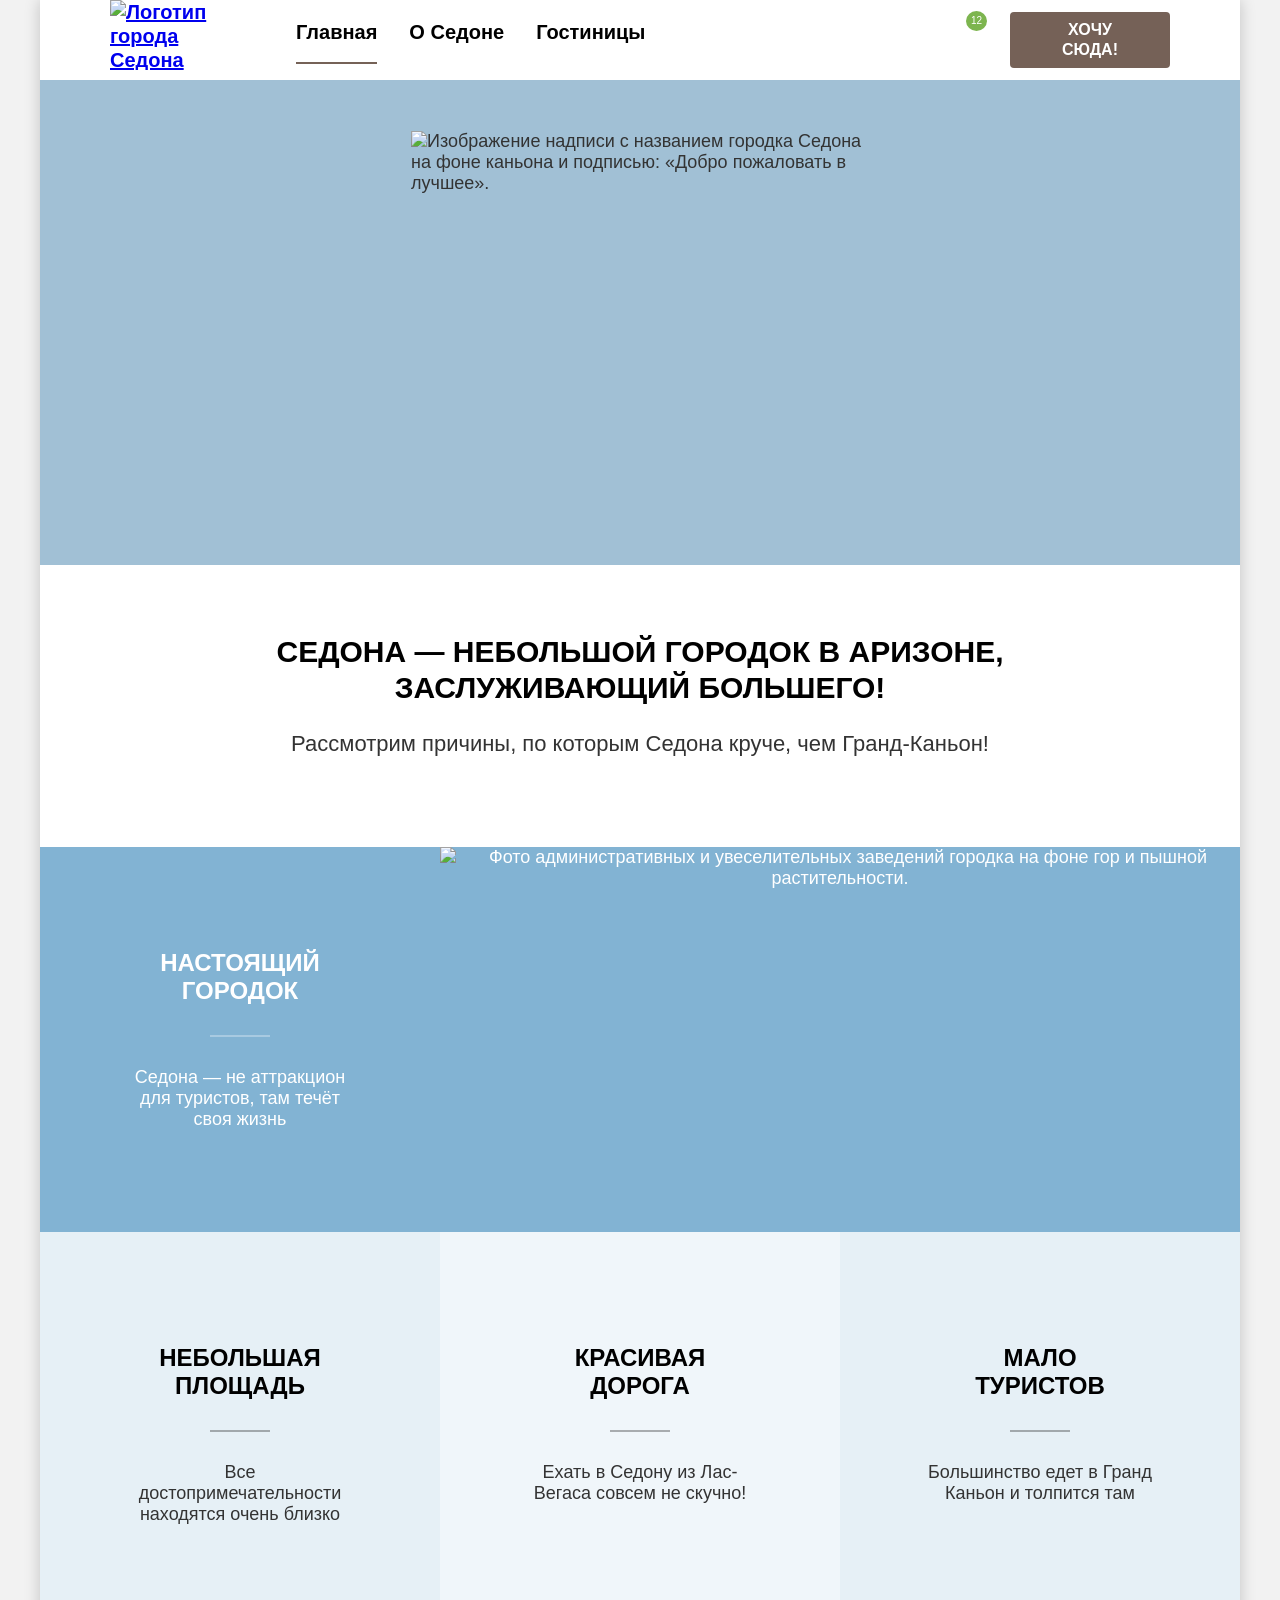
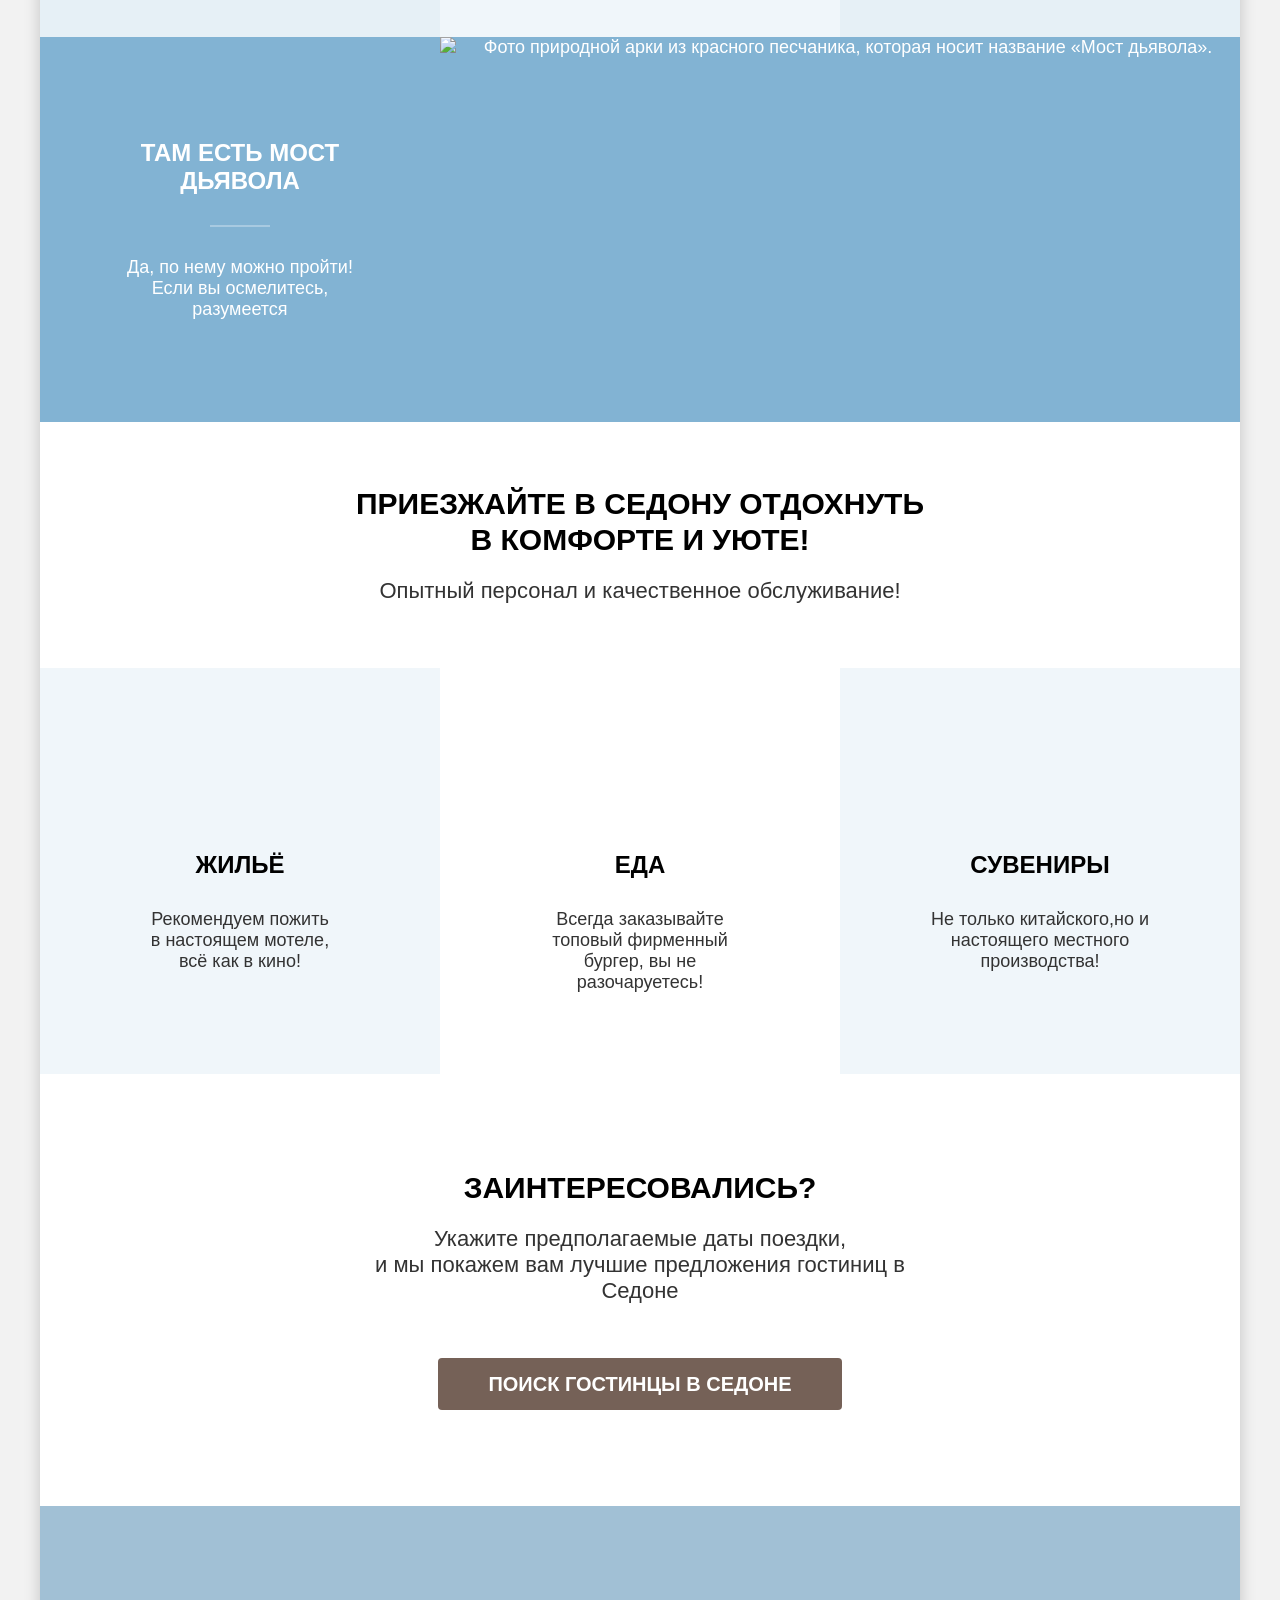
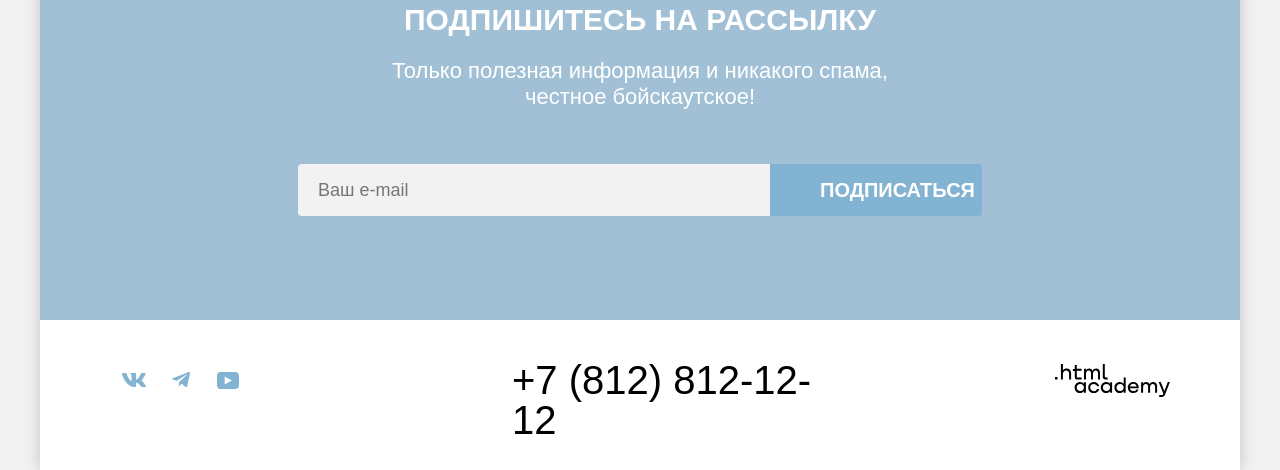
==== index.html @ 56d8e595 "New update 05.03.26" ====
<!DOCTYPE html>
<html lang="ru">

  <head>
    <meta charset="utf-8">
    <title>HTML Academy: Седона</title>
    <link rel="stylesheet" href="./css/style.css">
  </head>

  <body>
    <!--<p>Репозиторий создан для обучения на профессиональном онлайн‑курсе «<a href="https://htmlacademy.ru/intensive/htmlcss">HTML и CSS. Профессиональная вёрстка сайтов</a>».</p>
     !-->
    <div class="content-wrapper">
      <header class="page-header">
        <a class="logo" aria-current="page" href="index.html">
          <img src="./images/logo.svg" width="140" height="70" alt="Логотип города Седона">
        </a>
        <nav class="page-header-navigation">
          <ul class="navigation-list">
            <li class="navigation-item">
              <a class="navigation-link navigation-link-currently" href="#">Главная</a>
            </li>
            <li class="navigation-item">
              <a class="navigation-link navigation-link-hover" href="#">О Седоне</a>
            </li>
            <li class="navigation-item">
              <a class="navigation-link navigation-link-hover" href="catalog.html">Гостиницы</a>
            </li>
          </ul>
          <div class="user-navigation">
            <a class="navigation-link navigation-icon-search" href="#">
              <span class="visually-hidden">Поиск</span>
            </a>
            <a class="navigation-link navigation-icon-preferences" href="#">
              <span class="visually-hidden">Количество предпочтений</span>
              <span class="user-navigation-counter">12</span>
            </a>
            <a href="#" class="navigation-link button">Хочу сюда!</a>
          </div>
        </nav>
      </header>
      <main>
        <div class="main-promo">
          <h1 class="visually-hidden">Седона лучше Гранд-Каньона</h1>
          <img class="promo-image" src="./images/content/welcome.svg" width="458" height="352"
            alt="Изображение надписи с названием городка Седона на фоне каньона и подписью: «Добро пожаловать в лучшее».">
        </div>
        <section class="features">
          <h2 class="visually-hidden"> Индивидуальные особеннсти городка</h2>
          <p class="features-title section-title">Седона — небольшой городок в Аризоне,<br>заслуживающий большего!</p>
          <p class="features-description section-description">Рассмотрим причины, по которым Седона круче, чем
            Гранд-Каньон!</p>
          <ul class="features-list">
            <li class="features-item features-large">
              <div class="features-large-wrapper">
                <h3 class="features-subtitle section-subtitle">Настоящий городок</h3>
                <p class="features-text">Седона — не аттракцион для туристов, там течёт своя жизнь</p>
              </div>
              <img class="features-img" src="./images/content/sedona-city.jpg" width="800" height="385"
                alt="Фото административных и увеселительных заведений городка на фоне гор и пышной растительности.">
            </li>
            <li class="features-item features-small">
              <h3 class="features-subtitle section-subtitle">Небольшая площадь</h3>
              <p class="features-text">Все достопримечательности находятся очень близко</p>
            </li>
            <li class="features-item features-small">
              <h3 class="features-subtitle section-subtitle">Красивая<br>дорога</h3>
              <p class="features-text">Ехать в Седону из Лас-Вегаса совсем не скучно!</p>
            </li>
            <li class="features-item features-small">
              <h3 class="features-subtitle section-subtitle">Мало<br>туристов</h3>
              <p class="features-text">Большинство едет в Гранд Каньон и толпится там</p>
            </li>
            <li class="features-item features-large">
              <div class="features-large-wrapper">
                <h3 class="features-subtitle section-subtitle">Там есть мост дьявола</h3>
                <p class="features-text">Да, по нему можно пройти! Если вы осмелитесь, разумеется</p>
              </div>
              <img class="features-img" src="./images/content/Devil's-Bridge.jpg" width="800" height="385"
                alt="Фото природной арки из красного песчаника, которая носит название «Мост дьявола».">
            </li>
          </ul>
        </section>
        <section class="services">
          <h2 class="services-title section-title">Приезжайте в Седону отдохнуть<br>в комфорте и уюте!</h2>
          <p class="services-description section-description">Опытный персонал и качественное обслуживание!</p>
          <ul class="services-list">
            <li class="services-item services-item-dwelling">
              <h3 class="services-item-title section-subtitle">Жильё</h3>
              <p class="services-item-text">Рекомендуем пожить<br>в настоящем мотеле,<br>всё как в кино!</p>
            </li>
            <li class="services-item services-item-food">
              <h3 class="services-item-title section-subtitle">Еда</h3>
              <p class="services-item-text">Всегда заказывайте <br>топовый фирменный бургер, вы не разочаруетесь!</p>
            </li>
            <li class="services-item services-item-gift">
              <h3 class="services-item-title section-subtitle">Сувениры</h3>
              <p class="services-item-text">Не только китайского,но и настоящего местного производства!</p>
            </li>
          </ul>
        </section>
        <section class="search">
          <h2 class="visually-hidden">Поиск гостиницы в городке</h2>
          <p class="search-title">Заинтересовались?</p>
          <p class="search-text">Укажите предполагаемые даты поездки,<br>и мы покажем вам лучшие
            предложения гостиниц в
            Седоне</p>
          <button class="search-button button big-button" type="button">
            Поиск гостинцы в Седоне
          </button>
        </section>
        <section class="subscribe">
          <h2 class="subscribe-title section-title">Подпишитесь на рассылку</h2>
          <p class="subscribe-description section-description">Только полезная информация и никакого спама,<br>честное
            бойскаутское!</p>
          <form class="subscribe-form" action=" https://echo.htmlacademy.ru/" method="get">
            <label class="subscribe-field">
              <span class="visually-hidden">Адрес вашей электронной почты</span>
              <input class="field-input" type="email" name="email" placeholder="Ваш e-mail">
            </label>
            <button class="subscribe-button big-button button" type="submit">Подписаться</button>
          </form>
        </section>
      </main>
      <footer class="footer">
        <ul class="footer-social-list">
          <li class="footer-social-item">
            <a class="footer-social-link" href="https://vk.com/htmlacademy">
              <span class="visually-hidden">Вконтакте</span>
              <svg class="navigation-icon" aria-hidden="true" focusable="false" xmlns="http://www.w3.org/2000/svg" width="24" height="14" fill="none" viewBox="0 0 24 14"><path fill="#83b3d3" fill-rule="evenodd" d="M23.45.95c.17-.55 0-.95-.8-.95h-2.62c-.67 0-.98.35-1.14.73 0 0-1.34 3.2-3.23 5.27-.61.6-.89.8-1.22.8-.17 0-.42-.2-.42-.74V.95c0-.66-.18-.95-.74-.95H9.15c-.42 0-.67.3-.67.6 0 .61.95.76 1.05 2.5v3.8c0 .84-.16.99-.5.99-.88 0-3.05-3.21-4.33-6.89-.25-.71-.5-1-1.17-1H.9C.15 0 0 .35 0 .73c0 .68.89 4.07 4.14 8.55C6.32 12.34 9.38 14 12.16 14c1.67 0 1.88-.37 1.88-1v-2.32c0-.73.16-.88.69-.88.38 0 1.05.2 2.61 1.67C19.11 13.22 19.4 14 20.41 14h2.62c.75 0 1.13-.37.91-1.1-.24-.72-1.09-1.77-2.21-3.02-.62-.7-1.53-1.47-1.81-1.86-.4-.49-.28-.7 0-1.14 0 0 3.2-4.43 3.53-5.93" clip-rule="evenodd"/></svg>
            </a>
          </li>
          <li class="footer-social-item">
            <a class="footer-social-link" href="https://t.me/htmlacademy">
              <span class="visually-hidden">Телеграм</span>
              <svg class="navigation-icon" aria-hidden="true" focusable="false" xmlns="http://www.w3.org/2000/svg" width="18" height="16" fill="none" viewBox="0 0 18 16"><path fill="#83b3d3" d="M16.79.1.84 6.25c-1.09.43-1.08 1.04-.2 1.31l4.1 1.28 9.47-5.98c.44-.27.85-.12.52.18L7.05 9.96l-.28 4.22c.41 0 .6-.19.83-.41l1.99-1.93 4.13 3.05c.77.42 1.31.2 1.5-.7l2.72-12.8c.28-1.12-.43-1.62-1.16-1.3"/></svg>
            </a>
          </li>
          <li class="footer-social-item">
            <a class="footer-social-link" href="https://www.youtube.com/user/htmlacademyru">
              <span class="visually-hidden">Ютуб</span>
              <svg class="navigation-icon" aria-hidden="true" focusable="false" xmlns="http://www.w3.org/2000/svg" width="22" height="17" fill="none" viewBox="0 0 22 17"><path fill="#83b3d3" d="M18.6 0H3.18C1.31 0 0 1.6 0 3.4v10.1C0 15.4 1.31 17 3.17 17h15.66c1.64 0 3.17-1.6 3.17-3.4V3.4C21.78 1.6 20.47 0 18.6 0M7.67 12.54V4.46L15 8.5z"/></svg>
            </a>
          </li>
        </ul>
        <div class="footer-phone">
          <a class="phones-number" href="tel:+78128121212">+7 (812) 812-12-12</a>
        </div>
        <a class="footer-developer" href="https://htmlacademy.ru/">
          <svg class="navigation-icon" aria-hidden="true" focusable="false" xmlns="http://www.w3.org/2000/svg" width="115" height="33" fill="none" viewBox="0 0 115 33"><path fill="#000" d="M0 12.9v2.6h2.5v-2.6zM11.6 4.5c-1.6 0-2.8.7-3.6 1.7h-.1V0h-2v15.5h2v-5.3c0-2.1 1.3-3.6 3.3-3.6 1.8 0 2.9 1.4 2.9 3.2v5.7h2V9.4c.1-3-1.8-4.9-4.5-4.9M26.6 4.8h-4.8V1.1h-2v3.8h-1.9v2h1.9v6c0 1.7 1 2.7 2.7 2.7h4.1v-2h-3.7c-.7 0-1.1-.4-1.1-1.1V6.8h4.8zM41.1 4.6c-1.6 0-2.9.8-3.5 2.1h-.1c-.6-1.2-1.8-2.1-3.4-2.1-1.4 0-2.5.8-3.1 1.8h-.1V4.8H29v10.6h2V10c0-2 1-3.5 2.6-3.5 1.5 0 2.4 1 2.4 2.6v6.3h2V9.8c0-2.4 1.4-3.3 2.6-3.3 1.5 0 2.4 1 2.4 2.6v6.3h2V8.9c.1-2.5-1.4-4.3-3.9-4.3M47.8 12.7c0 1.7 1 2.7 2.8 2.7h2v-2h-1.7c-.7 0-1.1-.4-1.1-1.1V0h-2zM28.9 19.7c-.9-1.1-2.2-1.8-3.9-1.8-3.1 0-5.4 2.3-5.4 5.6s2.3 5.6 5.4 5.6c1.8 0 3-.8 3.8-1.9h.1v1.6h2V18.2h-2zm-3.6 7.4c-2.2 0-3.6-1.6-3.6-3.6s1.4-3.6 3.6-3.6 3.6 1.6 3.6 3.6c0 1.9-1.4 3.6-3.6 3.6M44.2 22c-.5-2.4-2.6-4.1-5.4-4.1a5.4 5.4 0 0 0-5.6 5.6c0 3.1 2.2 5.6 5.6 5.6 2.8 0 4.9-1.8 5.4-4.2h-2.1a3.4 3.4 0 0 1-3.3 2.3c-2.2 0-3.6-1.6-3.6-3.6s1.4-3.6 3.6-3.6c1.6 0 2.8 1 3.3 2.2h2.1zM55.1 19.7c-.9-1.1-2.2-1.8-3.9-1.8-3.1 0-5.4 2.3-5.4 5.6s2.3 5.6 5.4 5.6c1.8 0 3-.8 3.8-1.9h.1v1.6h2V18.2h-2zm-3.6 7.4c-2.2 0-3.6-1.6-3.6-3.6s1.4-3.6 3.6-3.6 3.6 1.6 3.6 3.6c0 1.9-1.5 3.6-3.6 3.6M68.7 19.8c-.9-1.1-2.2-1.9-3.9-1.9-3.1 0-5.4 2.3-5.4 5.6s2.2 5.6 5.4 5.6c1.7 0 3-.8 3.8-1.8h.1v1.5h2V13.4h-2zm-3.6 7.3c-2.2 0-3.6-1.6-3.6-3.6s1.4-3.6 3.6-3.6 3.6 1.6 3.6 3.6c-.1 2-1.5 3.6-3.6 3.6M78.3 17.9c-3.3 0-5.5 2.5-5.5 5.6 0 3 2.1 5.6 5.5 5.6 2.5 0 4.5-1.3 5.2-3.6h-2.1c-.5 1-1.6 1.6-3 1.6-1.9 0-3.3-1.3-3.4-2.9h8.8c.2-3.6-2-6.3-5.5-6.3m0 1.9c1.7 0 3 1 3.3 2.6h-6.5c.3-1.5 1.5-2.6 3.2-2.6M98.2 17.9c-1.6 0-2.9.8-3.6 2h-.1c-.6-1.2-1.8-2-3.4-2-1.4 0-2.5.7-3.1 1.8v-1.5h-1.9v10.6h2v-5.4c0-2 1-3.4 2.6-3.5 1.5 0 2.4 1 2.4 2.6v6.3h2v-5.6c0-2.4 1.4-3.3 2.6-3.3 1.5 0 2.4 1 2.4 2.6v6.3h2v-6.5c.1-2.6-1.4-4.4-3.9-4.4M109.4 27l-3.6-8.9h-2.2l4.8 11.6c-.3.9-.7 1.2-1.7 1.2h-2.5v2h2.5c1.8 0 2.8-.8 3.5-2.6l4.7-12.2h-2.1z"/></svg>
        </a>
      </footer>
    </div>
  </body>

</html>
---- css/style.css ----
@font-face {
  font-family: "PT Sans";
  font-weight: 400;
  font-style: normal;
  font-display: swap;
  src: url("../fonts/ptsans-400.woff2") format("woff2");
}

@font-face {
  font-family: "PT Sans";
  font-weight: 700;
  font-style: normal;
  font-display: swap;
  src: url("../fonts/ptsans-700.woff2") format("woff2");
}

html{
  height: 100%;
}

body {
  font-family: "PT Sans", sans-serif;
  font-size: 18px;
  line-height: 21px;
  font-weight: 400;
  font-style: normal;
  background-color: #f2f2f2;
  color: #333333;
  height: 100%;
  margin: 0;
}

.visually-hidden {
  position: absolute;
  width: 1px;
  height: 1px;
  margin: -1px;
  padding: 0;
  border: 0;
  clip: rect(0 0 0 0);
  overflow: hidden;
}

.content-wrapper{
  background-color: #ffffff;
  width: 1200px;
  margin: 0 auto;
  display: flex;
  flex-direction: column;
  min-height: 100vh;
  box-shadow: 0 0 15px 0 #00000033;
;
}

.page-header{
  display: flex;
  padding: 0 70px;
  min-height: 64px;
  font-size: 20px;
  line-height: 24px;
  font-weight: 700;
  align-items: flex-start;
}

.logo {
  display: flex;
  align-items: center;
  margin-right: 30px;
  margin-bottom: -6px;
  z-index: 100;
}

.logo img{
  display: block;
}

.page-header-navigation {
  display: flex;
  flex-grow: 1;
  align-items: flex-start;
}

.navigation-list {
  display: flex;
  width: 464px;
  align-items: center;
  flex-wrap: wrap;
  margin: 0;
  padding: 0;
  list-style: none;
}


.navigation-link-currently::after{
  position: absolute;
  content: "";
  left: 16px;
  right: 16px;
  bottom: 0;
  height: 2px;
  background-color: #756257;
}

.user-navigation {
  display: flex;
  width: 338px;
  align-items: flex-start;
  flex-wrap: wrap;
  margin-left: auto;
  justify-content: flex-end;
}

.navigation-link,.card-link,.footer-social-link,.phones-number,.pages-link{
  display: block;
  color: #000000;
  text-decoration: none;
}

.navigation-link{
  position: relative;
  min-width: 20px;
  min-height: 20px;
  padding: 20px 16px;
}

.navigation-link-hover:hover::after{
  position: absolute;
  content: "";
  left: 16px;
  right: 16px;
  bottom: 0;
  height: 2px;
  background-color: #756257;
}

.user-navigation .navigation-link{
  padding: 22px 12px;
}

.user-navigation .button:hover{
  background-color: #615048;
}

.user-navigation .button{
  margin: 12px 0 12px 20px;
  padding: 8px 34px;
  max-width: 160px;
  box-sizing: border-box;
}

.navigation-icon-search{
  background-image: url(../images/background/search.svg);
  background-repeat: no-repeat;
  background-position: center;
}

.navigation-icon-preferences{
  background-image: url(../images/background/preferences.svg);
  background-repeat: no-repeat;
  background-position: center;
  position: relative
}

.user-navigation-counter{
    position: absolute;
    background-color: #7DB54F;
    color: #fff;
    padding: 5px;
    border-radius: 50%;
    top: 11px;
    left: 20px;
    font-size: 10px;
    line-height: 10px;
    font-weight: 400;
}

.button{
  background-color: #756157;
  font-family: "PT Sans", sans-serif;
  color: #ffffff;
  font-size: 16px;
  line-height: 20px;
  font-weight: 700;
  text-transform: uppercase;
  text-align: center;
  border: none;
  border-radius: 4px;
}

.big-button{
  font-size: 20px;
  line-height: 36px;
}

.main,.main-inner{
  flex-grow: 1;
}

.promo-image{
  display: block;
  padding: 51px 0 82px;
  margin: 0 auto;
}

.main-promo{
  background-image: url(../images/background/divider.svg),url(../images/background/promo.jpg);
  background-size: 100% auto,cover;
  background-position: left bottom,left top;
  background-repeat: no-repeat;
  background-color: #a1c0d5;
  margin-bottom: 69px;
}

.section-title,.search-title,.subscribe-title {
  color: #000000;
  font-size: 30px;
  font-weight: 700;
  line-height: 36px;
  text-transform: uppercase;
  margin: 0;
}

.section-description,.search-text,.subscribe-text{
  font-size: 22px;
  line-height: 26px;
  margin: 0;
}

.section-subtitle{
  color: #000000;
  font-size: 24px;
  font-weight: 700;
  line-height: 28px;
  text-transform: uppercase;
  margin: 0;
}

.features-large .section-subtitle::after{
  background-color: #FFFFFF4D;
}

.features{
  text-align: center;
  margin-bottom: 64px;
}

.features-title{
  margin-bottom: 25px;
}

.features-description{
  margin-bottom: 90px;
}

.features-list{
  display: flex;
  flex-wrap: wrap;
  margin: 0;
  padding: 0;
  list-style: none;
}

.features-item{
  width: 400px;
  box-sizing: border-box;
  padding: 112px 85px;
}


.features-large{
  display: flex;
  width: 1200px;
  flex-wrap: wrap;
  color: #ffffff;
  background-color: #82B3D3;
  padding: 0;
}

.features-small:nth-of-type(odd) {
  background-color: rgba(131, 179, 211, 0.12);
}

.features-small:nth-of-type(even) {
  background-color: rgba(131, 179, 211, 0.2);
}

.features-large-wrapper{
  width: 400px;
  padding: 102px 85px;
  box-sizing: border-box;
}

.features-large .section-subtitle{
  color: #ffffff;
}

.features-subtitle{
  margin-bottom: 62px;
  position: relative;
}

.features-subtitle::after{
   content: "";
   width: 60px;
   height: 2px;
   background-color: #0000004D;
   top: 86px;
   left: 50%;
   margin-left: -30px;
   position: absolute;
}

.features-text{
  margin: 0;
}

.services{
  text-align: center;
}

.services-list{
  width: 1200px;
  display: flex;
  flex-wrap: wrap;
  margin: 0;
  padding: 0;
  list-style: none;
}

.services-title{
  margin-bottom: 20px;
}

.services-description{
  margin-bottom: 64px;
}

.services-item{
  box-sizing: border-box;
  width: 400px;
  padding: 183px 85px 81px;
  background-repeat: no-repeat;
  background-position: 162.5px 81px;
}

.services-item:nth-of-type(odd){
  background-color: #83B3D31F;
}

.services-item-dwelling{
  background-image: url(../images/background/dwelling.svg);
}

.services-item-food{
  background-image: url(../images/background/food.svg);
}

.services-item-gift{
  background-image: url(../images/background/gift.svg);
}

.services-item-text{
  margin: 0;
}

.services-item-title{
  margin-bottom: 30px;
}

.search{
  width: 1200px;
  text-align: center;
  padding: 96px 304px;
  box-sizing: border-box;
}

.search-title{
  margin-bottom: 20px;
}

.search-text{
  margin-bottom: 54px;
}

.search-button{
  text-decoration: none;
  display: inline-block;
  padding: 8px 50px;
  min-width: 276px;
  border: none;
}

.subscribe{
  background-color: #a1c0d5;
  color: #ffffff;
  background-image: url(../images/background/subscribe.jpg);
  background-size: cover;
  background-position: left top;
  background-repeat: no-repeat;
  text-align: center;
  padding-top: 96px;
  padding-bottom: 104px;
}



.subscribe-title{
  color: #ffffff;
  margin: 0;
  margin-bottom: 20px;
}

.subscribe-description{
  margin-bottom: 54px;
}

.subscribe-form{
  display: flex;
  margin: 0 auto;
  width: 684px;
  border-radius: 4px;
}
.subscribe-field{
flex-grow: 1;
}
.subscribe-button{
  min-width: 132px;
  min-height: 36px;
  padding: 8px 50px;
  border: none;
  border-top-left-radius: 0;
  border-bottom-left-radius: 0;
}

.field-input{
  width: 452px;
  padding: 14px 0 14px 20px;
  border-top-left-radius: 4px;
  border-bottom-left-radius: 4px;
  border: none;
}

.field-input {
  font-family: inherit;
  font-size: 18px;
  line-height: 24px;
  background-color: #F2F2F2;
;
}

.subscribe-button{
  background-color: #82B3D3;
}

.footer{
  display: flex;
  padding: 40px 70px 30px;
  justify-content: space-between;
  align-items: flex-start;
}

.footer-social-list{
  display: flex;
  align-items: center;
  width: 190px;
  margin: 0;
  padding: 0;
  list-style: none;
  flex-wrap: wrap;
}

.footer-social-link{
  position: relative;
  display: block;
  min-width: 24px;
  min-height: 17px;
  padding: 11.5px 11.665px ;
}

.navigation-icon{
  position: absolute;
  top: 0;
  bottom: 0;
  right: 0;
  left: 0;
  margin: auto;


}

.footer-phone{
  display: flex;
  flex-wrap: wrap;
  justify-content: center;
  width: 331px; ;
}

.phones-number{
  font-size: 40px;
  line-height: 40px;
}

.footer-developer{
  position: relative;
  width: 115px;
  height: 40px;
}

.inner-wrapper{
  background-color: #a1c0d5;
  color: #ffffff;
  background-image: url(../images/background/main-inner.jpg);
  background-size: cover;
  background-position: left top;
  background-repeat: no-repeat;
  padding: 35px 70px 70px;
}

.filters-form{
  display: flex;
  flex-grow: 1;
  align-items: flex-start;
}

.filter-fields{
  width: 150px;
  padding: 0;
  margin: 0;
  margin-right: 70px;
  border: none;
}

.filter-fields:nth-child(3){
  width: 288px;
  margin-left: auto;
}

.filter-title{
  margin-bottom: 32px;
  padding: 0;
}

.filter-list{
  margin: 0;
  padding: 0;
  list-style-type: none;
}

.control{
  position: relative;
  display: block;
  font-size: 18px;
  line-height: 23px;
  padding-left: 36px;
  margin-bottom: 16px;
}

.control-mark{
  position: absolute;
  top: 1.5px;
  left: 0;
  width: 20px;
  height: 20px;
  background-color: #ffffff;
  border-radius: 4px;
}

.control-input[type="checkbox"]:checked + .control-mark{
  background-image: url(../images/background/checked.svg);
  background-repeat: no-repeat;
  background-position: center;
}

.control-input[type="radio"] + .control-mark{
  border-radius: 50%;
}

.control-input[type="radio"]:checked + .control-mark::before{
  position: absolute;
  top: 5px;
  left: 5px;
  width: 10px;
  height: 10px;
  border-radius: 50%;
  background-color: #3f5e72;
  content: "";
}

.range-wrapper-inputs{
  display: flex;
  justify-content: center;
  gap: 2px;
  margin-bottom: 44px;
}

.range-input-label{
  display: flex;
  align-items: center;
  position: relative;
  border-radius: 4px;
}

.range-input{
  width: 143px;
  box-sizing: border-box;
  padding: 12px 20px;
  font-family: "PT Sans", sans-serif;
  font-size: 18px;
  font-weight: 700;
  line-height: 24px;
  text-align: left;
  background-color: #F2F2F2;
  border: none;
  appearance: textfield;
}

.range-input::-webkit-outer-spin-button,
.range-input::-webkit-inner-spin-button {
  appearance: none;
  margin: 0;
}

.range-input-max{
  border-radius: 0 4px 4px 0;
}

.range-input-min{
  border-radius: 4px 0 0 4px;
}

.range-input-text{
  position: absolute;
  right: 20px;
  top: 50%;
  transform: translateY(-50%);
  color: #999;
}

.range-slider{
  position: relative;
  height: 4px;
  background-color: rgba(255, 255, 255, 0.3);
}

.slider-bar{
  position: absolute;
  height: 4px;
  background-color: #ffffff;
}

.slider-button{
  position: absolute;
  width: 20px;
  height: 20px;
  background-color: #ffffff;
  border-radius: 5px;
  border: none;
}

.slider-button-min{
  top: -8px;
  left: 0;
}

.slider-button-max {
  top: -8px;
  right: 0;
}

.filter-buttons{
 display: flex;
 flex-direction: column;
 width: 191px;
 padding-top: 56px;
 flex-wrap: wrap;
 gap: 32px;

}

.main-inner-title{
font-weight: 700;
font-size: 60px;
line-height: 78px;
margin: 0;
margin-bottom: 8px;
}

.breadcrumbs-list {
  display: flex;
  align-items: center;
  flex-wrap: wrap;
  gap: 10px;
  margin: 0;
  margin-bottom: 40px;
  padding: 0;
  list-style: none;
}


.breadcrumbs-item {
  display: flex;
  align-items: center;
}

.breadcrumbs-item:not(:last-child)::after {
  content: "";
  width: 8px;
  height: 20px;
  margin-left: 10px;
  background-image: url(../images/background/arrow.svg);
  background-repeat: no-repeat;
  background-position: center;
}

.breadcrumbs-main {
  display: block;
  width: 13px;
  height: 20px;

  background-image: url(../images/background/main-page.svg);
  background-repeat: no-repeat;
  background-position: center;
}

.filter-title{
font-weight: 700;
font-size: 20px;
line-height: 24px;
}

.control{
  line-height: 23px;
}

.range-field{
  line-height: 24px;
}

.filter-button-submit{
  background-color: #82B3D3;
  padding: 8px 0;
}

.filter-button-reset{
  background-color: transparent;
  padding: 8px 0;
}

.catalog{
  padding: 50px 70px 60px;
}

.catalog-sort{
  display: flex;
  flex-grow: 1;
  align-items: center;
  margin-bottom: 40px;
}

.sort-title{
  margin-right: 200px;
}

.sort-select{
  width: 292px;
  padding: 14px 20px;
  padding-right: 52px;
  background-color: inherit;
  font-family: "PT Sans", sans-serif;
  font-size: 18px;
  line-height: 21px;
  font-weight: 400;
  font-style: normal;
  appearance: none;
  background-image: url(../images/background/select-arrow.svg);
  background-repeat: no-repeat;
  background-position: right 20px center;
  border: none;

}

.select-option{
  font-family: inherit;
  font-size: inherit;
  line-height: inherit;
}

.sort-viewer-list{
  display: flex;
  flex-wrap: wrap;
  width: 216px;
  gap: 8px;
  margin: 0;
  margin-left: auto;
  padding: 0;
  list-style: none;
  justify-content: end;
  align-items: center;
}

.viewer-link{
  display: block;
  min-width: 16px;
  min-height: 14px;
  padding: 15px 14px;
  border: 2px solid #E5E5E5;
  border-radius: 4px;
}

.viewer-link-active{
  border-color: #000000;
}

.viewer-icon{
  background-image: url(../images/background/View-icon.svg);
  background-repeat: no-repeat;
  background-position: center;
}

.viewer-compact{
  background-image: url(../images/background/View-compact.svg);
  background-repeat: no-repeat;
  background-position: center;
}

.viewer-list{
   background-image: url(../images/background/View-list.svg);
  background-repeat: no-repeat;
  background-position: center;
}

.card-title{
font-size: 24px;
line-height: 28px;
}

.button-fiarst{
  padding: 8px 26px;
}

.button-second{
  background-color: #82B3D3;
  padding: 8px 20px;
}

.button-second-active{
  background-color: #7DB54F;
  padding: 8px 18px;
}

.card-rate{
font-size: 16px;
line-height: 20px;
text-transform: uppercase;
padding: 9px 22px 8px 23px;
background-color: #F2F2F2;
border-radius: 4px;
margin: 0;
}
.pages-link{
font-weight: 700;
font-size: 20px;
line-height: 36px;
text-align: center;
vertical-align: middle;
text-transform: uppercase;
}

.main-inner .subscribe{
  background-color: transparent;
  background-image: none;
  color: #000000;
}

.main-inner .subscribe-title{
  color: #000000;
}

.pages-list{
  display: flex;
  flex-wrap: wrap;
  gap: 8px;
  margin: 0;
  padding: 0;
  list-style: none;
  width: 400px;
}

.pages-link{
  min-width: 60px;
  background-color: #82B3D3 ;
  color: #ffffff;
  display: block;
  padding: 12px;
  text-align: center;
  border-radius: 4px;
  box-sizing: border-box;
}

.pages-first-link{
  background-color: #F2F2F2;
  color: #000000;
}

.pages-penultimate-link{
  background-color: transparent;
  color: #000000;
}

.subscribe-text{
  margin-bottom: 54px;
}

.catalog-card-list{
  position: relative;
  margin: 0;
  padding: 0;
  list-style: none;
  display: grid;
  grid-template-columns: repeat(3, 340px);
  gap: 20px;
  margin-bottom: 80px;
}

.catalog-card-list::before{
  position: absolute;
  content: "";
  left: 0;
  right: 0;
  bottom: -40px;
  height: 1px;
  background-color: #E5E5E5;
}

.card-item{
  width: 340px;
  display: grid;
  grid-template-columns: repeat(2, 140px);
  grid-template-rows: 212px min-content min-content min-content auto;
  gap: 16px 20px;
  padding: 20px;
  box-sizing: border-box;
  box-shadow: 1px 1px #e5e5e5, -1px -1px #e5e5e5;
  border-radius: 4px;
  align-items: flex-start;
}

.card-img {
  grid-column: 1 / -1;
  width: 100%;
}

.card-title {
  grid-column: 1 / -1;
  margin: 0;
}

.card-description {
  grid-column: 1 / -1;
  display: flex;
  justify-content: space-between;
  margin: 0;
}

.card-rate{
  align-self: end;
}
.star{
  min-width: 100px;
  min-height: 17px;
}

.star-two{
  margin: 0;
  background-image: url(../images/background/TwoStars.svg);
  background-repeat: no-repeat;
  background-position-y: center;
}

.star-three{
  margin: 0;
  background-image: url(../images/background/ThreeStars.svg);
  background-repeat: no-repeat;
  background-position-y: center;
}

.star-four{
  margin: 0;
  background-image: url(../images/background/FourStars.svg);
  background-repeat: no-repeat;
  background-position-y: center;
}
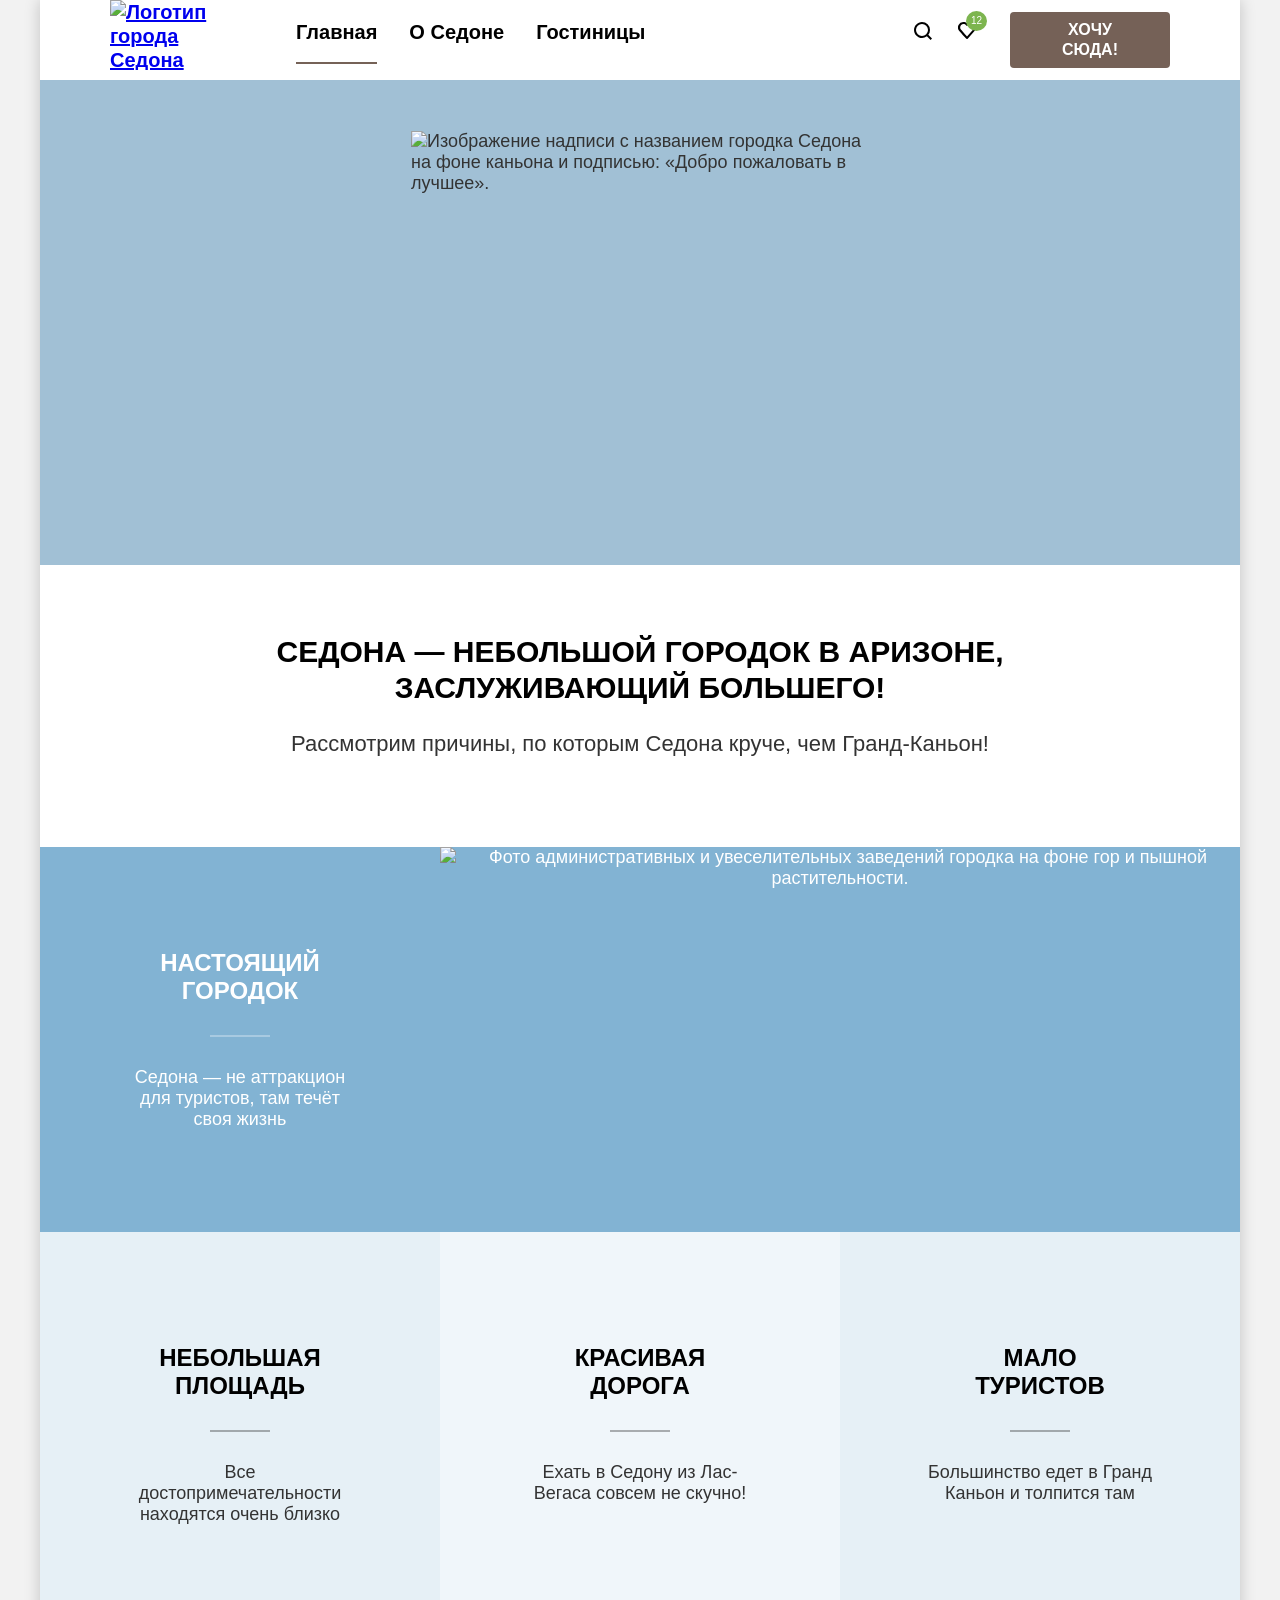
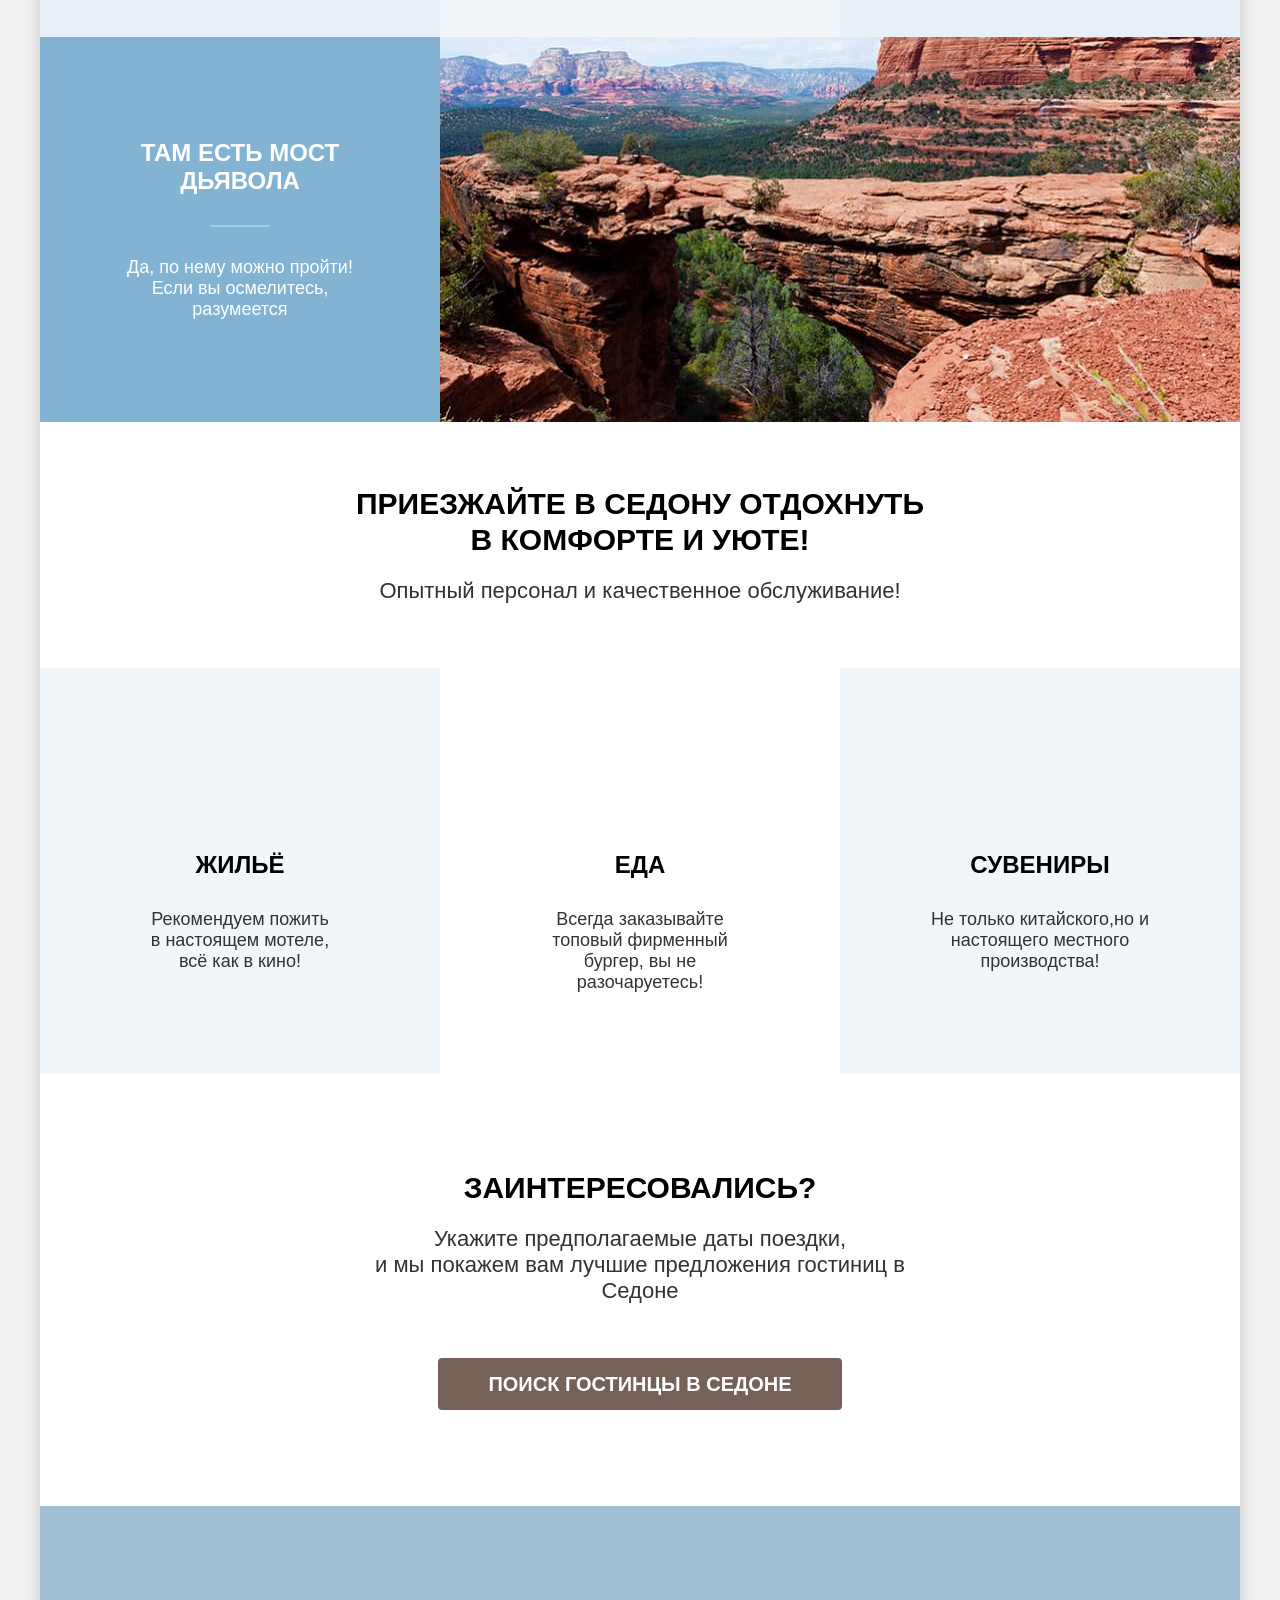
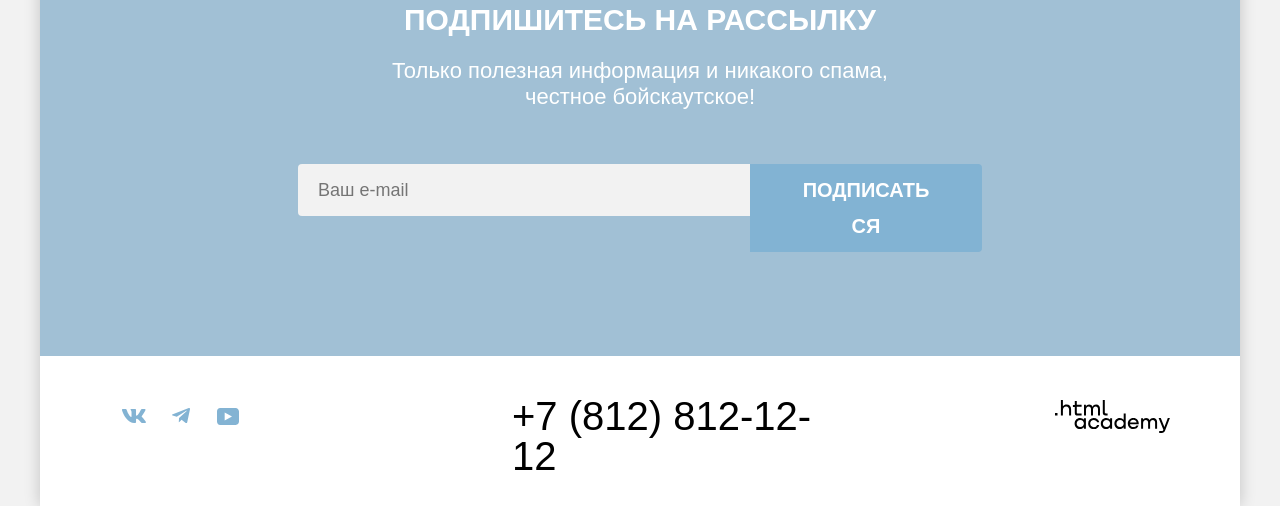
==== commit f28e225f: "new update 07,5.03.26" ====
--- a/index.html
+++ b/index.html
@@ -28,11 +28,20 @@
             </li>
           </ul>
           <div class="user-navigation">
-            <a class="navigation-link navigation-icon-search" href="#">
+            <a class="navigation-link navigation-search" href="#">
               <span class="visually-hidden">Поиск</span>
+              <svg class="navigation-search-icon" aria-hidden="true" focusable="false" xmlns="http://www.w3.org/2000/svg" width="18" height="18"
+                viewBox="0 0 18 18">
+                <path
+                  d="m18 16.5-3.7-3.67A8 8 0 0 0 16 7.96 8 8 0 0 0 8 0C3.6 0 0 3.68 0 8.06a8 8 0 0 0 12.9 6.26L16.6 18zM8 14.03a6 6 0 0 1-6-5.96 6 6 0 0 1 12 0 6 6 0 0 1-6 5.96" />
+              </svg>
             </a>
-            <a class="navigation-link navigation-icon-preferences" href="#">
+            <a class="navigation-link navigation-preferences" href="#">
               <span class="visually-hidden">Количество предпочтений</span>
+              <svg class="navigation-preferences-icon" aria-hidden="true" focusable="false" xmlns="http://www.w3.org/2000/svg" width="18" height="17" viewBox="0 0 18 17">
+                <path
+                  d="M8.9 17a.9.9 0 0 1-.8-.4c-5.4-6.1-6.7-7.5-7-7.9A5.4 5.4 0 0 1 5.5 0C6.8 0 8 .5 9 1.3a5.46 5.46 0 0 1 9 4.1c0 1.3-.5 2.5-1.3 3.4l-7 7.9c-.2.2-.4.3-.8.3m-6-9.5c.3.4 3.5 4 6.1 6.9l6.2-7c.5-.5.7-1.2.7-2 0-1.8-1.5-3.3-3.3-3.3-1 0-2 .5-2.7 1.3-.3.3-.6.4-.9.4s-.6-.2-.8-.4c-.7-.8-1.7-1.3-2.7-1.3-1.8 0-3.3 1.5-3.3 3.3-.1.9.3 1.6.7 2.1q-.15 0 0 0" />
+              </svg>
               <span class="user-navigation-counter">12</span>
             </a>
             <a href="#" class="navigation-link button">Хочу сюда!</a>
@@ -76,7 +85,7 @@
                 <h3 class="features-subtitle section-subtitle">Там есть мост дьявола</h3>
                 <p class="features-text">Да, по нему можно пройти! Если вы осмелитесь, разумеется</p>
               </div>
-              <img class="features-img" src="./images/content/Devil's-Bridge.jpg" width="800" height="385"
+              <img class="features-img" src="./images/content/devil's-bridge.jpg" width="800" height="385"
                 alt="Фото природной арки из красного песчаника, которая носит название «Мост дьявола».">
             </li>
           </ul>
@@ -127,19 +136,32 @@
           <li class="footer-social-item">
             <a class="footer-social-link" href="https://vk.com/htmlacademy">
               <span class="visually-hidden">Вконтакте</span>
-              <svg class="navigation-icon" aria-hidden="true" focusable="false" xmlns="http://www.w3.org/2000/svg" width="24" height="14" fill="none" viewBox="0 0 24 14"><path fill="#83b3d3" fill-rule="evenodd" d="M23.45.95c.17-.55 0-.95-.8-.95h-2.62c-.67 0-.98.35-1.14.73 0 0-1.34 3.2-3.23 5.27-.61.6-.89.8-1.22.8-.17 0-.42-.2-.42-.74V.95c0-.66-.18-.95-.74-.95H9.15c-.42 0-.67.3-.67.6 0 .61.95.76 1.05 2.5v3.8c0 .84-.16.99-.5.99-.88 0-3.05-3.21-4.33-6.89-.25-.71-.5-1-1.17-1H.9C.15 0 0 .35 0 .73c0 .68.89 4.07 4.14 8.55C6.32 12.34 9.38 14 12.16 14c1.67 0 1.88-.37 1.88-1v-2.32c0-.73.16-.88.69-.88.38 0 1.05.2 2.61 1.67C19.11 13.22 19.4 14 20.41 14h2.62c.75 0 1.13-.37.91-1.1-.24-.72-1.09-1.77-2.21-3.02-.62-.7-1.53-1.47-1.81-1.86-.4-.49-.28-.7 0-1.14 0 0 3.2-4.43 3.53-5.93" clip-rule="evenodd"/></svg>
+              <svg class="navigation-icon" aria-hidden="true" focusable="false" xmlns="http://www.w3.org/2000/svg"
+                width="24" height="14" fill="none" viewBox="0 0 24 14">
+                <path fill="#83b3d3" fill-rule="evenodd"
+                  d="M23.45.95c.17-.55 0-.95-.8-.95h-2.62c-.67 0-.98.35-1.14.73 0 0-1.34 3.2-3.23 5.27-.61.6-.89.8-1.22.8-.17 0-.42-.2-.42-.74V.95c0-.66-.18-.95-.74-.95H9.15c-.42 0-.67.3-.67.6 0 .61.95.76 1.05 2.5v3.8c0 .84-.16.99-.5.99-.88 0-3.05-3.21-4.33-6.89-.25-.71-.5-1-1.17-1H.9C.15 0 0 .35 0 .73c0 .68.89 4.07 4.14 8.55C6.32 12.34 9.38 14 12.16 14c1.67 0 1.88-.37 1.88-1v-2.32c0-.73.16-.88.69-.88.38 0 1.05.2 2.61 1.67C19.11 13.22 19.4 14 20.41 14h2.62c.75 0 1.13-.37.91-1.1-.24-.72-1.09-1.77-2.21-3.02-.62-.7-1.53-1.47-1.81-1.86-.4-.49-.28-.7 0-1.14 0 0 3.2-4.43 3.53-5.93"
+                  clip-rule="evenodd" />
+              </svg>
             </a>
           </li>
           <li class="footer-social-item">
             <a class="footer-social-link" href="https://t.me/htmlacademy">
               <span class="visually-hidden">Телеграм</span>
-              <svg class="navigation-icon" aria-hidden="true" focusable="false" xmlns="http://www.w3.org/2000/svg" width="18" height="16" fill="none" viewBox="0 0 18 16"><path fill="#83b3d3" d="M16.79.1.84 6.25c-1.09.43-1.08 1.04-.2 1.31l4.1 1.28 9.47-5.98c.44-.27.85-.12.52.18L7.05 9.96l-.28 4.22c.41 0 .6-.19.83-.41l1.99-1.93 4.13 3.05c.77.42 1.31.2 1.5-.7l2.72-12.8c.28-1.12-.43-1.62-1.16-1.3"/></svg>
+              <svg class="navigation-icon" aria-hidden="true" focusable="false" xmlns="http://www.w3.org/2000/svg"
+                width="18" height="16" fill="none" viewBox="0 0 18 16">
+                <path fill="#83b3d3"
+                  d="M16.79.1.84 6.25c-1.09.43-1.08 1.04-.2 1.31l4.1 1.28 9.47-5.98c.44-.27.85-.12.52.18L7.05 9.96l-.28 4.22c.41 0 .6-.19.83-.41l1.99-1.93 4.13 3.05c.77.42 1.31.2 1.5-.7l2.72-12.8c.28-1.12-.43-1.62-1.16-1.3" />
+              </svg>
             </a>
           </li>
           <li class="footer-social-item">
             <a class="footer-social-link" href="https://www.youtube.com/user/htmlacademyru">
               <span class="visually-hidden">Ютуб</span>
-              <svg class="navigation-icon" aria-hidden="true" focusable="false" xmlns="http://www.w3.org/2000/svg" width="22" height="17" fill="none" viewBox="0 0 22 17"><path fill="#83b3d3" d="M18.6 0H3.18C1.31 0 0 1.6 0 3.4v10.1C0 15.4 1.31 17 3.17 17h15.66c1.64 0 3.17-1.6 3.17-3.4V3.4C21.78 1.6 20.47 0 18.6 0M7.67 12.54V4.46L15 8.5z"/></svg>
+              <svg class="navigation-icon" aria-hidden="true" focusable="false" xmlns="http://www.w3.org/2000/svg"
+                width="22" height="17" fill="none" viewBox="0 0 22 17">
+                <path fill="#83b3d3"
+                  d="M18.6 0H3.18C1.31 0 0 1.6 0 3.4v10.1C0 15.4 1.31 17 3.17 17h15.66c1.64 0 3.17-1.6 3.17-3.4V3.4C21.78 1.6 20.47 0 18.6 0M7.67 12.54V4.46L15 8.5z" />
+              </svg>
             </a>
           </li>
         </ul>
@@ -147,7 +169,11 @@
           <a class="phones-number" href="tel:+78128121212">+7 (812) 812-12-12</a>
         </div>
         <a class="footer-developer" href="https://htmlacademy.ru/">
-          <svg class="navigation-icon" aria-hidden="true" focusable="false" xmlns="http://www.w3.org/2000/svg" width="115" height="33" fill="none" viewBox="0 0 115 33"><path fill="#000" d="M0 12.9v2.6h2.5v-2.6zM11.6 4.5c-1.6 0-2.8.7-3.6 1.7h-.1V0h-2v15.5h2v-5.3c0-2.1 1.3-3.6 3.3-3.6 1.8 0 2.9 1.4 2.9 3.2v5.7h2V9.4c.1-3-1.8-4.9-4.5-4.9M26.6 4.8h-4.8V1.1h-2v3.8h-1.9v2h1.9v6c0 1.7 1 2.7 2.7 2.7h4.1v-2h-3.7c-.7 0-1.1-.4-1.1-1.1V6.8h4.8zM41.1 4.6c-1.6 0-2.9.8-3.5 2.1h-.1c-.6-1.2-1.8-2.1-3.4-2.1-1.4 0-2.5.8-3.1 1.8h-.1V4.8H29v10.6h2V10c0-2 1-3.5 2.6-3.5 1.5 0 2.4 1 2.4 2.6v6.3h2V9.8c0-2.4 1.4-3.3 2.6-3.3 1.5 0 2.4 1 2.4 2.6v6.3h2V8.9c.1-2.5-1.4-4.3-3.9-4.3M47.8 12.7c0 1.7 1 2.7 2.8 2.7h2v-2h-1.7c-.7 0-1.1-.4-1.1-1.1V0h-2zM28.9 19.7c-.9-1.1-2.2-1.8-3.9-1.8-3.1 0-5.4 2.3-5.4 5.6s2.3 5.6 5.4 5.6c1.8 0 3-.8 3.8-1.9h.1v1.6h2V18.2h-2zm-3.6 7.4c-2.2 0-3.6-1.6-3.6-3.6s1.4-3.6 3.6-3.6 3.6 1.6 3.6 3.6c0 1.9-1.4 3.6-3.6 3.6M44.2 22c-.5-2.4-2.6-4.1-5.4-4.1a5.4 5.4 0 0 0-5.6 5.6c0 3.1 2.2 5.6 5.6 5.6 2.8 0 4.9-1.8 5.4-4.2h-2.1a3.4 3.4 0 0 1-3.3 2.3c-2.2 0-3.6-1.6-3.6-3.6s1.4-3.6 3.6-3.6c1.6 0 2.8 1 3.3 2.2h2.1zM55.1 19.7c-.9-1.1-2.2-1.8-3.9-1.8-3.1 0-5.4 2.3-5.4 5.6s2.3 5.6 5.4 5.6c1.8 0 3-.8 3.8-1.9h.1v1.6h2V18.2h-2zm-3.6 7.4c-2.2 0-3.6-1.6-3.6-3.6s1.4-3.6 3.6-3.6 3.6 1.6 3.6 3.6c0 1.9-1.5 3.6-3.6 3.6M68.7 19.8c-.9-1.1-2.2-1.9-3.9-1.9-3.1 0-5.4 2.3-5.4 5.6s2.2 5.6 5.4 5.6c1.7 0 3-.8 3.8-1.8h.1v1.5h2V13.4h-2zm-3.6 7.3c-2.2 0-3.6-1.6-3.6-3.6s1.4-3.6 3.6-3.6 3.6 1.6 3.6 3.6c-.1 2-1.5 3.6-3.6 3.6M78.3 17.9c-3.3 0-5.5 2.5-5.5 5.6 0 3 2.1 5.6 5.5 5.6 2.5 0 4.5-1.3 5.2-3.6h-2.1c-.5 1-1.6 1.6-3 1.6-1.9 0-3.3-1.3-3.4-2.9h8.8c.2-3.6-2-6.3-5.5-6.3m0 1.9c1.7 0 3 1 3.3 2.6h-6.5c.3-1.5 1.5-2.6 3.2-2.6M98.2 17.9c-1.6 0-2.9.8-3.6 2h-.1c-.6-1.2-1.8-2-3.4-2-1.4 0-2.5.7-3.1 1.8v-1.5h-1.9v10.6h2v-5.4c0-2 1-3.4 2.6-3.5 1.5 0 2.4 1 2.4 2.6v6.3h2v-5.6c0-2.4 1.4-3.3 2.6-3.3 1.5 0 2.4 1 2.4 2.6v6.3h2v-6.5c.1-2.6-1.4-4.4-3.9-4.4M109.4 27l-3.6-8.9h-2.2l4.8 11.6c-.3.9-.7 1.2-1.7 1.2h-2.5v2h2.5c1.8 0 2.8-.8 3.5-2.6l4.7-12.2h-2.1z"/></svg>
+          <svg class="navigation-icon" aria-hidden="true" focusable="false" xmlns="http://www.w3.org/2000/svg"
+            width="115" height="33" fill="none" viewBox="0 0 115 33">
+            <path fill="#000"
+              d="M0 12.9v2.6h2.5v-2.6zM11.6 4.5c-1.6 0-2.8.7-3.6 1.7h-.1V0h-2v15.5h2v-5.3c0-2.1 1.3-3.6 3.3-3.6 1.8 0 2.9 1.4 2.9 3.2v5.7h2V9.4c.1-3-1.8-4.9-4.5-4.9M26.6 4.8h-4.8V1.1h-2v3.8h-1.9v2h1.9v6c0 1.7 1 2.7 2.7 2.7h4.1v-2h-3.7c-.7 0-1.1-.4-1.1-1.1V6.8h4.8zM41.1 4.6c-1.6 0-2.9.8-3.5 2.1h-.1c-.6-1.2-1.8-2.1-3.4-2.1-1.4 0-2.5.8-3.1 1.8h-.1V4.8H29v10.6h2V10c0-2 1-3.5 2.6-3.5 1.5 0 2.4 1 2.4 2.6v6.3h2V9.8c0-2.4 1.4-3.3 2.6-3.3 1.5 0 2.4 1 2.4 2.6v6.3h2V8.9c.1-2.5-1.4-4.3-3.9-4.3M47.8 12.7c0 1.7 1 2.7 2.8 2.7h2v-2h-1.7c-.7 0-1.1-.4-1.1-1.1V0h-2zM28.9 19.7c-.9-1.1-2.2-1.8-3.9-1.8-3.1 0-5.4 2.3-5.4 5.6s2.3 5.6 5.4 5.6c1.8 0 3-.8 3.8-1.9h.1v1.6h2V18.2h-2zm-3.6 7.4c-2.2 0-3.6-1.6-3.6-3.6s1.4-3.6 3.6-3.6 3.6 1.6 3.6 3.6c0 1.9-1.4 3.6-3.6 3.6M44.2 22c-.5-2.4-2.6-4.1-5.4-4.1a5.4 5.4 0 0 0-5.6 5.6c0 3.1 2.2 5.6 5.6 5.6 2.8 0 4.9-1.8 5.4-4.2h-2.1a3.4 3.4 0 0 1-3.3 2.3c-2.2 0-3.6-1.6-3.6-3.6s1.4-3.6 3.6-3.6c1.6 0 2.8 1 3.3 2.2h2.1zM55.1 19.7c-.9-1.1-2.2-1.8-3.9-1.8-3.1 0-5.4 2.3-5.4 5.6s2.3 5.6 5.4 5.6c1.8 0 3-.8 3.8-1.9h.1v1.6h2V18.2h-2zm-3.6 7.4c-2.2 0-3.6-1.6-3.6-3.6s1.4-3.6 3.6-3.6 3.6 1.6 3.6 3.6c0 1.9-1.5 3.6-3.6 3.6M68.7 19.8c-.9-1.1-2.2-1.9-3.9-1.9-3.1 0-5.4 2.3-5.4 5.6s2.2 5.6 5.4 5.6c1.7 0 3-.8 3.8-1.8h.1v1.5h2V13.4h-2zm-3.6 7.3c-2.2 0-3.6-1.6-3.6-3.6s1.4-3.6 3.6-3.6 3.6 1.6 3.6 3.6c-.1 2-1.5 3.6-3.6 3.6M78.3 17.9c-3.3 0-5.5 2.5-5.5 5.6 0 3 2.1 5.6 5.5 5.6 2.5 0 4.5-1.3 5.2-3.6h-2.1c-.5 1-1.6 1.6-3 1.6-1.9 0-3.3-1.3-3.4-2.9h8.8c.2-3.6-2-6.3-5.5-6.3m0 1.9c1.7 0 3 1 3.3 2.6h-6.5c.3-1.5 1.5-2.6 3.2-2.6M98.2 17.9c-1.6 0-2.9.8-3.6 2h-.1c-.6-1.2-1.8-2-3.4-2-1.4 0-2.5.7-3.1 1.8v-1.5h-1.9v10.6h2v-5.4c0-2 1-3.4 2.6-3.5 1.5 0 2.4 1 2.4 2.6v6.3h2v-5.6c0-2.4 1.4-3.3 2.6-3.3 1.5 0 2.4 1 2.4 2.6v6.3h2v-6.5c.1-2.6-1.4-4.4-3.9-4.4M109.4 27l-3.6-8.9h-2.2l4.8 11.6c-.3.9-.7 1.2-1.7 1.2h-2.5v2h2.5c1.8 0 2.8-.8 3.5-2.6l4.7-12.2h-2.1z" />
+          </svg>
         </a>
       </footer>
     </div>
--- a/css/style.css
+++ b/css/style.css
@@ -148,10 +148,20 @@
   box-sizing: border-box;
 }
 
-.navigation-icon-search{
-  background-image: url(../images/background/search.svg);
-  background-repeat: no-repeat;
-  background-position: center;
+.navigation-search-icon, .navigation-preferences-icon{
+  display: block;
+  fill:  #000000;
+}
+
+.navigation-preferences:hover .navigation-preferences-icon,.navigation-preferences:focus-visible .navigation-preferences-icon,
+.navigation-search:hover .navigation-search-icon,.navigation-search:focus-visible .navigation-search-icon{
+  fill: #68A2CA;
+}
+
+.navigation-preferences:active .navigation-preferences-icon,
+.navigation-search:active .navigation-search-icon {
+  fill: #82B3D3;
+
 }
 
 .navigation-icon-preferences{
@@ -185,6 +195,7 @@
   text-align: center;
   border: none;
   border-radius: 4px;
+  overflow-wrap:break-word;
 }
 
 .big-button{
@@ -383,8 +394,6 @@
 }
 
 .search-button{
-  text-decoration: none;
-  display: inline-block;
   padding: 8px 50px;
   min-width: 276px;
   border: none;
@@ -438,6 +447,7 @@
   border-top-left-radius: 4px;
   border-bottom-left-radius: 4px;
   border: none;
+  box-sizing: border-box;
 }
 
 .field-input {
@@ -603,7 +613,7 @@
 .range-input{
   width: 143px;
   box-sizing: border-box;
-  padding: 12px 20px;
+  padding: 12px 40px 12px 20px;
   font-family: "PT Sans", sans-serif;
   font-size: 18px;
   font-weight: 700;
@@ -849,21 +859,22 @@
 }
 
 .card-rate{
-font-size: 16px;
-line-height: 20px;
-text-transform: uppercase;
-padding: 9px 22px 8px 23px;
-background-color: #F2F2F2;
-border-radius: 4px;
-margin: 0;
+  font-size: 16px;
+  line-height: 20px;
+  text-transform: uppercase;
+  padding: 9px 22px 8px 23px;
+  background-color: #F2F2F2;
+  border-radius: 4px;
+  margin: 0;
+  align-self: end;
 }
 .pages-link{
-font-weight: 700;
-font-size: 20px;
-line-height: 36px;
-text-align: center;
-vertical-align: middle;
-text-transform: uppercase;
+  font-weight: 700;
+  font-size: 20px;
+  line-height: 36px;
+  text-align: center;
+  vertical-align: middle;
+  text-transform: uppercase;
 }
 
 .main-inner .subscribe{
@@ -962,31 +973,31 @@
   margin: 0;
 }
 
-.card-rate{
+.star{
+  position: relative;
+  width: 140px;
+  min-height: 17px;
+  padding: 10px 0;
   align-self: end;
 }
-.star{
-  min-width: 100px;
-  min-height: 17px;
-}
-
-.star-two{
-  margin: 0;
-  background-image: url(../images/background/TwoStars.svg);
-  background-repeat: no-repeat;
-  background-position-y: center;
-}
-
-.star-three{
-  margin: 0;
-  background-image: url(../images/background/ThreeStars.svg);
-  background-repeat: no-repeat;
-  background-position-y: center;
-}
-
-.star-four{
-  margin: 0;
-  background-image: url(../images/background/FourStars.svg);
-  background-repeat: no-repeat;
-  background-position-y: center;
-}
+
+.star::before{
+  content: "";
+  height: 17px;
+  position: absolute;
+  background-image: url(../images/background/star.svg);
+  background-repeat: space no-repeat;
+  background-size: contain;
+}
+
+.star-three::before{
+  width: 66px;
+}
+
+.star-four::before{
+  width: 90px;
+}
+
+.star-two::before{
+  width: 42px;
+}
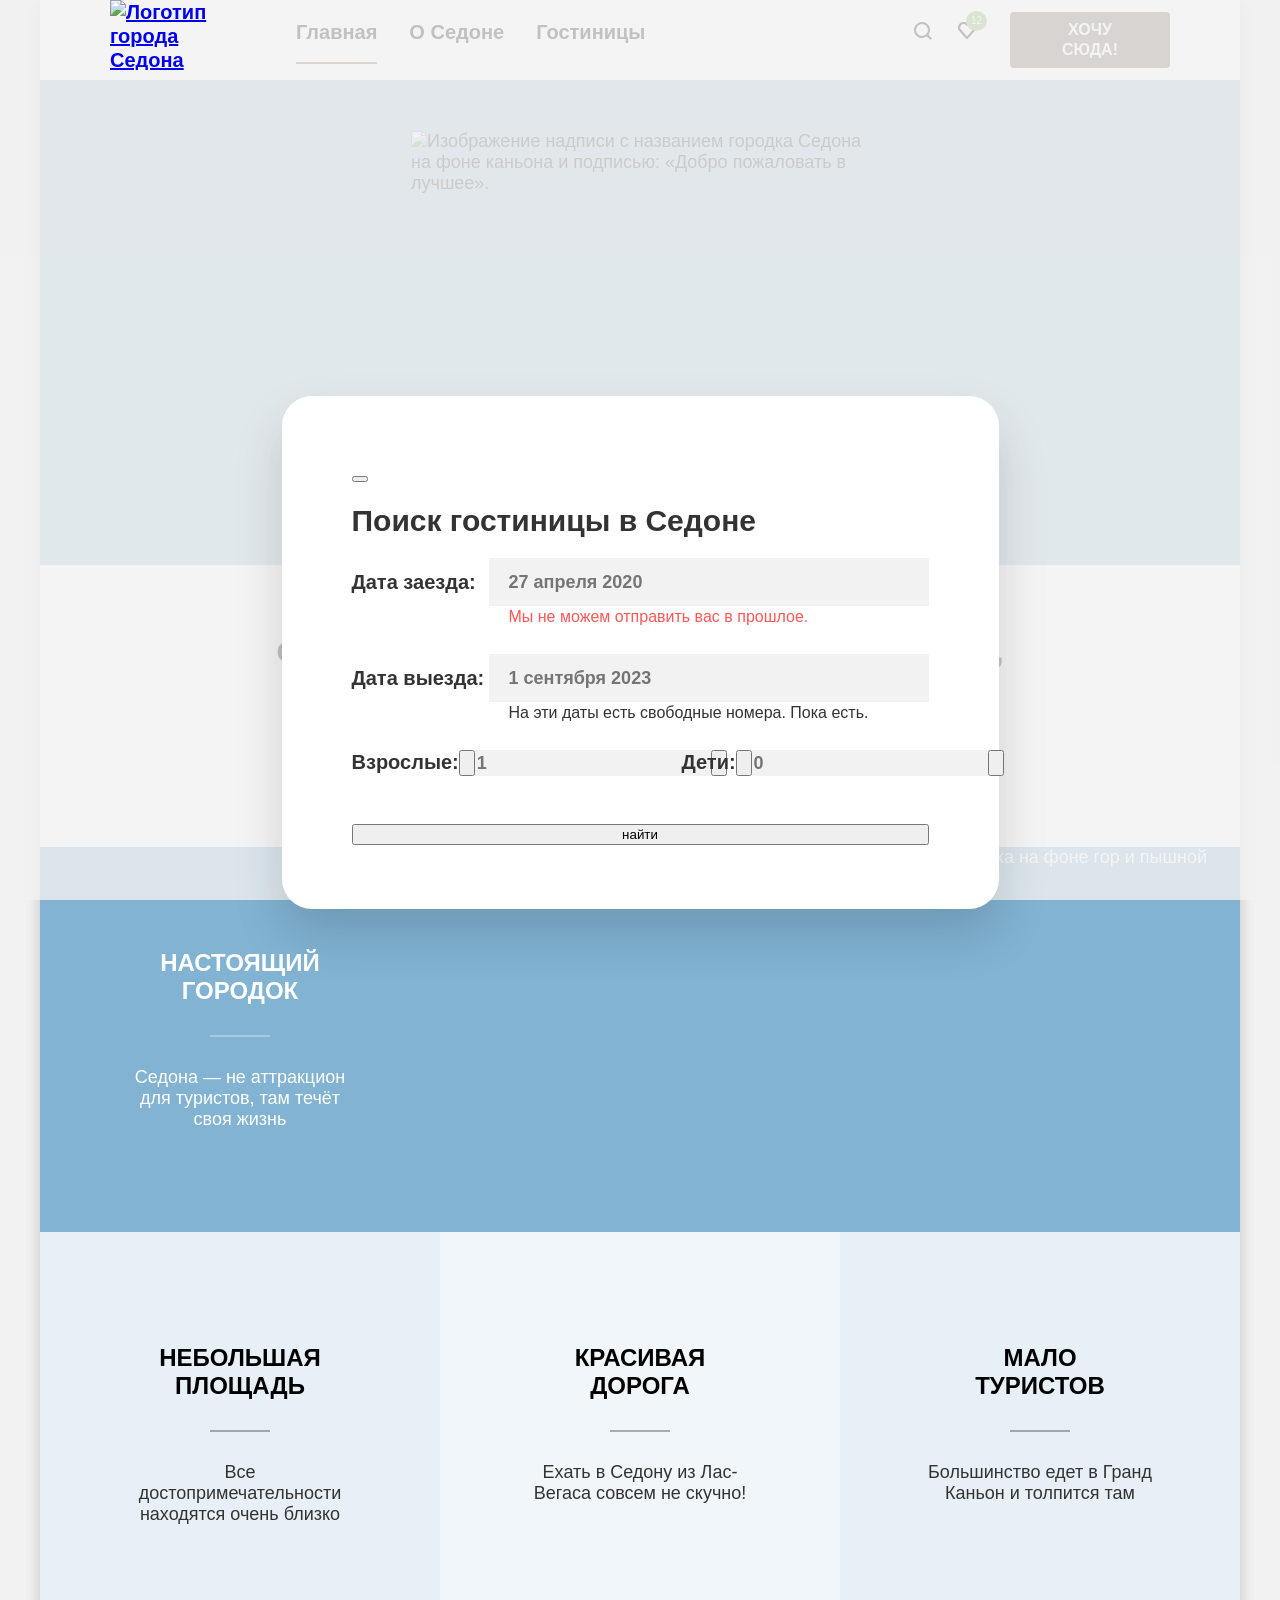
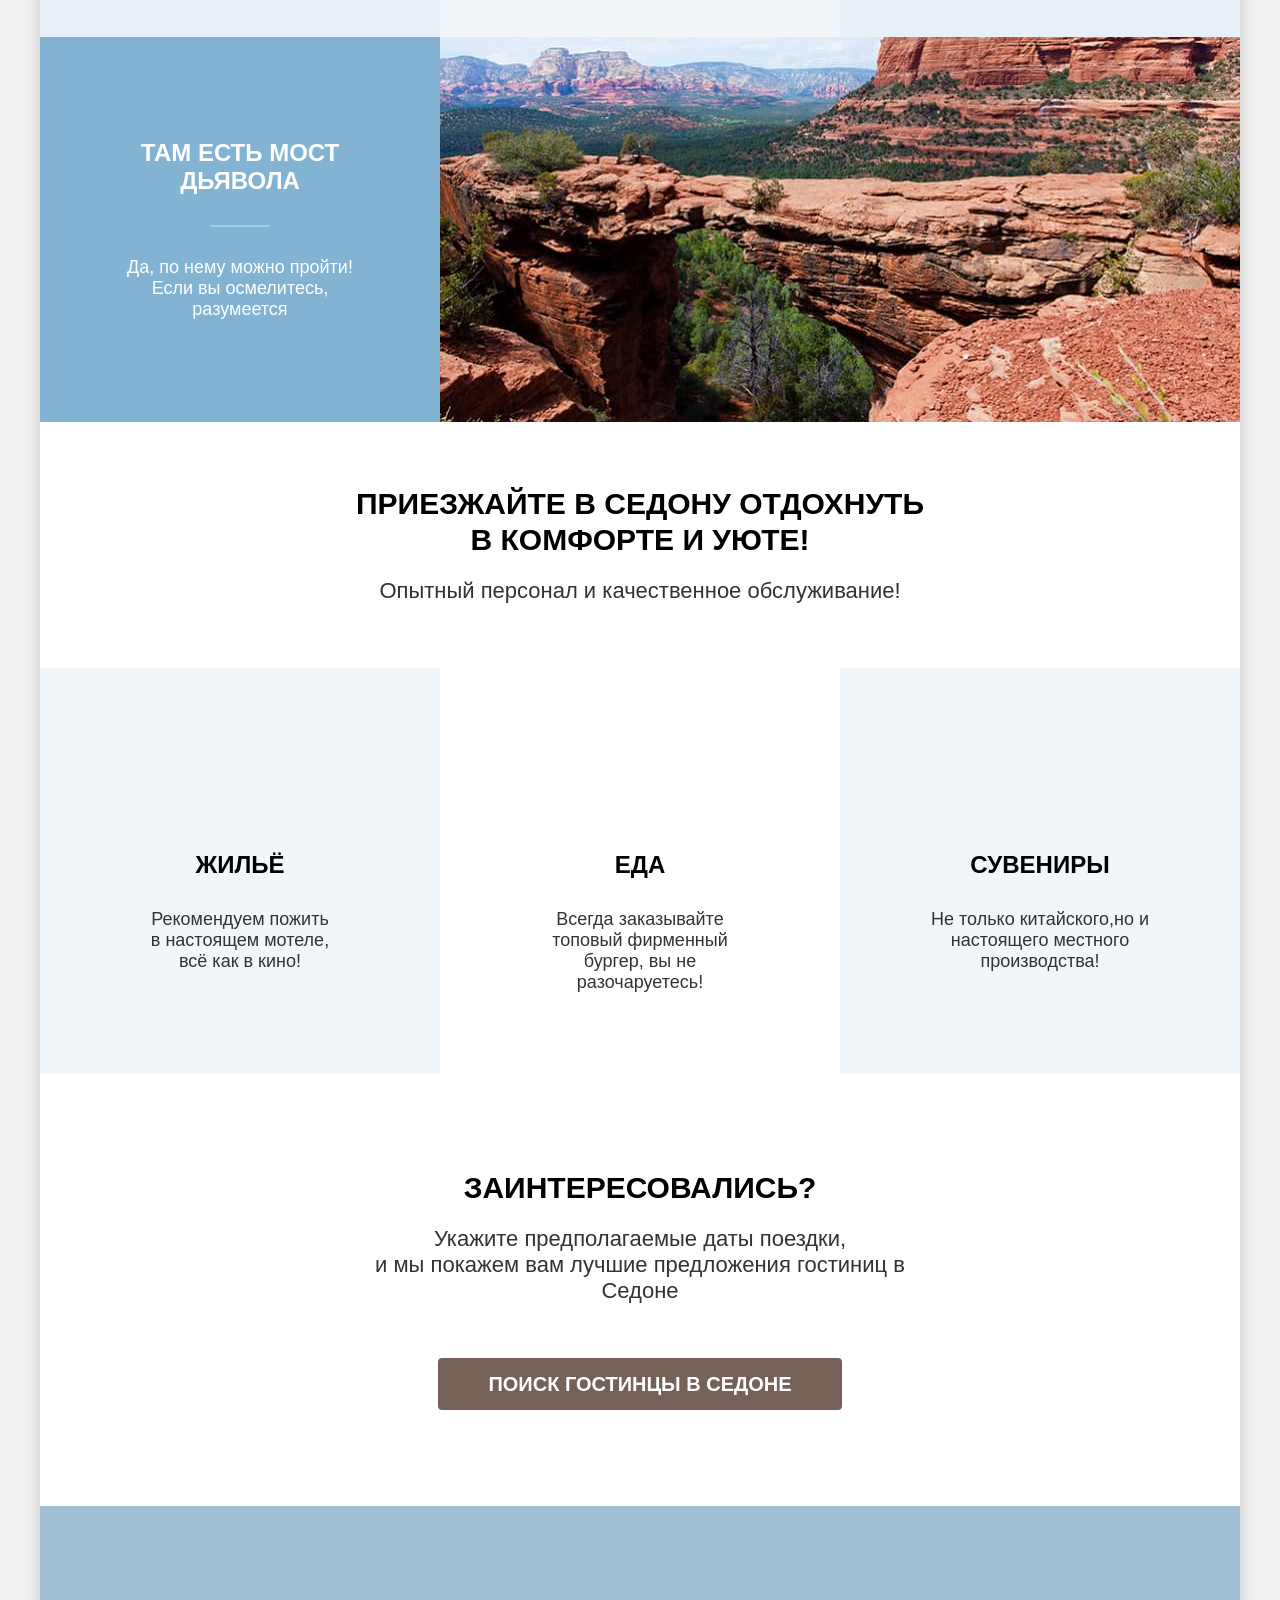
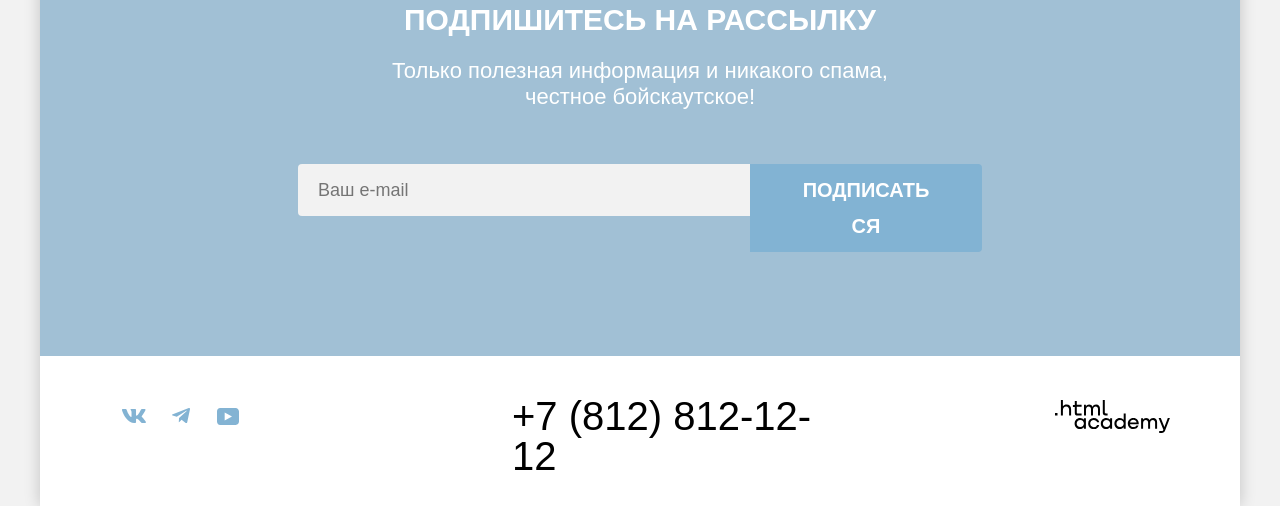
==== commit 2e541a24: "15.03.26 new date" ====
--- a/index.html
+++ b/index.html
@@ -30,15 +30,16 @@
           <div class="user-navigation">
             <a class="navigation-link navigation-search" href="#">
               <span class="visually-hidden">Поиск</span>
-              <svg class="navigation-search-icon" aria-hidden="true" focusable="false" xmlns="http://www.w3.org/2000/svg" width="18" height="18"
-                viewBox="0 0 18 18">
+              <svg class="navigation-search-icon" aria-hidden="true" focusable="false"
+                xmlns="http://www.w3.org/2000/svg" width="18" height="18" viewBox="0 0 18 18">
                 <path
                   d="m18 16.5-3.7-3.67A8 8 0 0 0 16 7.96 8 8 0 0 0 8 0C3.6 0 0 3.68 0 8.06a8 8 0 0 0 12.9 6.26L16.6 18zM8 14.03a6 6 0 0 1-6-5.96 6 6 0 0 1 12 0 6 6 0 0 1-6 5.96" />
               </svg>
             </a>
             <a class="navigation-link navigation-preferences" href="#">
               <span class="visually-hidden">Количество предпочтений</span>
-              <svg class="navigation-preferences-icon" aria-hidden="true" focusable="false" xmlns="http://www.w3.org/2000/svg" width="18" height="17" viewBox="0 0 18 17">
+              <svg class="navigation-preferences-icon" aria-hidden="true" focusable="false"
+                xmlns="http://www.w3.org/2000/svg" width="18" height="17" viewBox="0 0 18 17">
                 <path
                   d="M8.9 17a.9.9 0 0 1-.8-.4c-5.4-6.1-6.7-7.5-7-7.9A5.4 5.4 0 0 1 5.5 0C6.8 0 8 .5 9 1.3a5.46 5.46 0 0 1 9 4.1c0 1.3-.5 2.5-1.3 3.4l-7 7.9c-.2.2-.4.3-.8.3m-6-9.5c.3.4 3.5 4 6.1 6.9l6.2-7c.5-.5.7-1.2.7-2 0-1.8-1.5-3.3-3.3-3.3-1 0-2 .5-2.7 1.3-.3.3-.6.4-.9.4s-.6-.2-.8-.4c-.7-.8-1.7-1.3-2.7-1.3-1.8 0-3.3 1.5-3.3 3.3-.1.9.3 1.6.7 2.1q-.15 0 0 0" />
               </svg>
@@ -125,7 +126,7 @@
           <form class="subscribe-form" action=" https://echo.htmlacademy.ru/" method="get">
             <label class="subscribe-field">
               <span class="visually-hidden">Адрес вашей электронной почты</span>
-              <input class="field-input" type="email" name="email" placeholder="Ваш e-mail">
+              <input class="field-input" type="email" name="email" placeholder="Ваш e-mail" required>
             </label>
             <button class="subscribe-button big-button button" type="submit">Подписаться</button>
           </form>
@@ -137,8 +138,8 @@
             <a class="footer-social-link" href="https://vk.com/htmlacademy">
               <span class="visually-hidden">Вконтакте</span>
               <svg class="navigation-icon" aria-hidden="true" focusable="false" xmlns="http://www.w3.org/2000/svg"
-                width="24" height="14" fill="none" viewBox="0 0 24 14">
-                <path fill="#83b3d3" fill-rule="evenodd"
+                width="24" height="14" viewBox="0 0 24 14">
+                <path fill-rule="evenodd"
                   d="M23.45.95c.17-.55 0-.95-.8-.95h-2.62c-.67 0-.98.35-1.14.73 0 0-1.34 3.2-3.23 5.27-.61.6-.89.8-1.22.8-.17 0-.42-.2-.42-.74V.95c0-.66-.18-.95-.74-.95H9.15c-.42 0-.67.3-.67.6 0 .61.95.76 1.05 2.5v3.8c0 .84-.16.99-.5.99-.88 0-3.05-3.21-4.33-6.89-.25-.71-.5-1-1.17-1H.9C.15 0 0 .35 0 .73c0 .68.89 4.07 4.14 8.55C6.32 12.34 9.38 14 12.16 14c1.67 0 1.88-.37 1.88-1v-2.32c0-.73.16-.88.69-.88.38 0 1.05.2 2.61 1.67C19.11 13.22 19.4 14 20.41 14h2.62c.75 0 1.13-.37.91-1.1-.24-.72-1.09-1.77-2.21-3.02-.62-.7-1.53-1.47-1.81-1.86-.4-.49-.28-.7 0-1.14 0 0 3.2-4.43 3.53-5.93"
                   clip-rule="evenodd" />
               </svg>
@@ -148,8 +149,8 @@
             <a class="footer-social-link" href="https://t.me/htmlacademy">
               <span class="visually-hidden">Телеграм</span>
               <svg class="navigation-icon" aria-hidden="true" focusable="false" xmlns="http://www.w3.org/2000/svg"
-                width="18" height="16" fill="none" viewBox="0 0 18 16">
-                <path fill="#83b3d3"
+                width="18" height="16" viewBox="0 0 18 16">
+                <path
                   d="M16.79.1.84 6.25c-1.09.43-1.08 1.04-.2 1.31l4.1 1.28 9.47-5.98c.44-.27.85-.12.52.18L7.05 9.96l-.28 4.22c.41 0 .6-.19.83-.41l1.99-1.93 4.13 3.05c.77.42 1.31.2 1.5-.7l2.72-12.8c.28-1.12-.43-1.62-1.16-1.3" />
               </svg>
             </a>
@@ -158,8 +159,8 @@
             <a class="footer-social-link" href="https://www.youtube.com/user/htmlacademyru">
               <span class="visually-hidden">Ютуб</span>
               <svg class="navigation-icon" aria-hidden="true" focusable="false" xmlns="http://www.w3.org/2000/svg"
-                width="22" height="17" fill="none" viewBox="0 0 22 17">
-                <path fill="#83b3d3"
+                width="22" height="17" viewBox="0 0 22 17">
+                <path
                   d="M18.6 0H3.18C1.31 0 0 1.6 0 3.4v10.1C0 15.4 1.31 17 3.17 17h15.66c1.64 0 3.17-1.6 3.17-3.4V3.4C21.78 1.6 20.47 0 18.6 0M7.67 12.54V4.46L15 8.5z" />
               </svg>
             </a>
@@ -170,13 +171,64 @@
         </div>
         <a class="footer-developer" href="https://htmlacademy.ru/">
           <svg class="navigation-icon" aria-hidden="true" focusable="false" xmlns="http://www.w3.org/2000/svg"
-            width="115" height="33" fill="none" viewBox="0 0 115 33">
-            <path fill="#000"
+            width="115" height="33" viewBox="0 0 115 33">
+            <path
               d="M0 12.9v2.6h2.5v-2.6zM11.6 4.5c-1.6 0-2.8.7-3.6 1.7h-.1V0h-2v15.5h2v-5.3c0-2.1 1.3-3.6 3.3-3.6 1.8 0 2.9 1.4 2.9 3.2v5.7h2V9.4c.1-3-1.8-4.9-4.5-4.9M26.6 4.8h-4.8V1.1h-2v3.8h-1.9v2h1.9v6c0 1.7 1 2.7 2.7 2.7h4.1v-2h-3.7c-.7 0-1.1-.4-1.1-1.1V6.8h4.8zM41.1 4.6c-1.6 0-2.9.8-3.5 2.1h-.1c-.6-1.2-1.8-2.1-3.4-2.1-1.4 0-2.5.8-3.1 1.8h-.1V4.8H29v10.6h2V10c0-2 1-3.5 2.6-3.5 1.5 0 2.4 1 2.4 2.6v6.3h2V9.8c0-2.4 1.4-3.3 2.6-3.3 1.5 0 2.4 1 2.4 2.6v6.3h2V8.9c.1-2.5-1.4-4.3-3.9-4.3M47.8 12.7c0 1.7 1 2.7 2.8 2.7h2v-2h-1.7c-.7 0-1.1-.4-1.1-1.1V0h-2zM28.9 19.7c-.9-1.1-2.2-1.8-3.9-1.8-3.1 0-5.4 2.3-5.4 5.6s2.3 5.6 5.4 5.6c1.8 0 3-.8 3.8-1.9h.1v1.6h2V18.2h-2zm-3.6 7.4c-2.2 0-3.6-1.6-3.6-3.6s1.4-3.6 3.6-3.6 3.6 1.6 3.6 3.6c0 1.9-1.4 3.6-3.6 3.6M44.2 22c-.5-2.4-2.6-4.1-5.4-4.1a5.4 5.4 0 0 0-5.6 5.6c0 3.1 2.2 5.6 5.6 5.6 2.8 0 4.9-1.8 5.4-4.2h-2.1a3.4 3.4 0 0 1-3.3 2.3c-2.2 0-3.6-1.6-3.6-3.6s1.4-3.6 3.6-3.6c1.6 0 2.8 1 3.3 2.2h2.1zM55.1 19.7c-.9-1.1-2.2-1.8-3.9-1.8-3.1 0-5.4 2.3-5.4 5.6s2.3 5.6 5.4 5.6c1.8 0 3-.8 3.8-1.9h.1v1.6h2V18.2h-2zm-3.6 7.4c-2.2 0-3.6-1.6-3.6-3.6s1.4-3.6 3.6-3.6 3.6 1.6 3.6 3.6c0 1.9-1.5 3.6-3.6 3.6M68.7 19.8c-.9-1.1-2.2-1.9-3.9-1.9-3.1 0-5.4 2.3-5.4 5.6s2.2 5.6 5.4 5.6c1.7 0 3-.8 3.8-1.8h.1v1.5h2V13.4h-2zm-3.6 7.3c-2.2 0-3.6-1.6-3.6-3.6s1.4-3.6 3.6-3.6 3.6 1.6 3.6 3.6c-.1 2-1.5 3.6-3.6 3.6M78.3 17.9c-3.3 0-5.5 2.5-5.5 5.6 0 3 2.1 5.6 5.5 5.6 2.5 0 4.5-1.3 5.2-3.6h-2.1c-.5 1-1.6 1.6-3 1.6-1.9 0-3.3-1.3-3.4-2.9h8.8c.2-3.6-2-6.3-5.5-6.3m0 1.9c1.7 0 3 1 3.3 2.6h-6.5c.3-1.5 1.5-2.6 3.2-2.6M98.2 17.9c-1.6 0-2.9.8-3.6 2h-.1c-.6-1.2-1.8-2-3.4-2-1.4 0-2.5.7-3.1 1.8v-1.5h-1.9v10.6h2v-5.4c0-2 1-3.4 2.6-3.5 1.5 0 2.4 1 2.4 2.6v6.3h2v-5.6c0-2.4 1.4-3.3 2.6-3.3 1.5 0 2.4 1 2.4 2.6v6.3h2v-6.5c.1-2.6-1.4-4.4-3.9-4.4M109.4 27l-3.6-8.9h-2.2l4.8 11.6c-.3.9-.7 1.2-1.7 1.2h-2.5v2h2.5c1.8 0 2.8-.8 3.5-2.6l4.7-12.2h-2.1z" />
           </svg>
         </a>
       </footer>
     </div>
+    <div class="modal-container">
+      <div class="modal-search modal ">
+        <button class="modal-close-button">
+          <span class="visually-hidden">Закрыть</span>
+        </button>
+        <section class="modal-content">
+          <h2 class="modal-title">Поиск гостиницы в Седоне</h2>
+          <form class="modal-form" action="https://echo.htmlacademy.ru/" method="post">
+            <label class="form-label" for="arrival-date">
+              Дата заезда:
+            </label>
+            <input class="date-input" type="text" id="arrival-date" name="arrival-date" placeholder="27 апреля 2020">
+            <p class="modal-prompt modal-prompt-warning">Мы не можем отправить вас в прошлое.</p>
+            <label class="form-label" for="departure-date">
+              Дата выезда:
+            </label>
+            <input class="date-input" type="text" id="departure-date" name="departure-date" placeholder="1 сентября 2023">
+            <p class="modal-prompt">На эти даты есть свободные номера. Пока есть.</p>
+
+            <div class="modal-quantity-wrapper">
+              <div class="modal-group">
+                <label class="form-label" for="adults-quantity">Взрослые:</label>
+                <p class="quantity-group">
+                  <button class="quantity-minus" type="button"></button>
+                  <input class="quantity-input" type="number" id="adults-quantity" name="adults-quantity" min="1" placeholder="1">
+                  <button class="quantity-plus" type="button"></button>
+                </p>
+              </div>
+              <div class="modal-group">
+                <div class="form-wrapper-tooltip">
+                  <label class="form-label" for="children-quantity">Дети:</label>
+                  <button class="tooltip-toggle" type="button">
+                    <svg class="tooltip-icon" xmlns="http://www.w3.org/2000/svg" width="20" height="20" fill="none"
+                      viewBox="0 0 20 20">
+                      <path fill="#000" fill-rule="evenodd" d="M9 4h2v2H9zm2 12H9V7h2z" clip-rule="evenodd" />
+                    </svg>
+                  </button>
+                </div>
+                <p class="quantity-group">
+                  <button class="quantity-minus" type="button"></button>
+                  <input class="quantity-input" type="number" id="children-quantity" name="children-quantity" placeholder="0">
+                  <button class="quantity-plus" type="button"></button>
+                </p>
+              </div>
+            </div>
+            <button class="modal-submit" type="submit">найти</button>
+          </form>
+        </section>
+
+      </div>
+    </div>
   </body>
 
 </html>
--- a/css/style.css
+++ b/css/style.css
@@ -123,7 +123,16 @@
   padding: 20px 16px;
 }
 
-.navigation-link-hover:hover::after{
+.navigation-link:focus, .search-button, .pages-link, .viewer-link, .card-link,.filter-button-submit,
+.subscribe-button:focus, .footer-social-link, .footer-developer:focus{
+  outline: none;
+}
+
+.navigation-link-hover:active::after{
+  background-color: #82B3D3;
+}
+
+.navigation-link-hover:hover::after, .navigation-link-hover:focus-visible::after{
   position: absolute;
   content: "";
   left: 16px;
@@ -133,12 +142,12 @@
   background-color: #756257;
 }
 
+.navigation-link-hover:active::after{
+  background-color: #82B3D3;
+}
+
 .user-navigation .navigation-link{
   padding: 22px 12px;
-}
-
-.user-navigation .button:hover{
-  background-color: #615048;
 }
 
 .user-navigation .button{
@@ -148,6 +157,15 @@
   box-sizing: border-box;
 }
 
+.user-navigation .button:hover, .user-navigation .button:focus-visible, .search-button:hover, .search-button:focus-visible{
+  background-color: #615048;
+}
+
+.user-navigation .button:active, .search-button:active{
+  background-color: #756157;
+
+}
+
 .navigation-search-icon, .navigation-preferences-icon{
   display: block;
   fill:  #000000;
@@ -161,14 +179,6 @@
 .navigation-preferences:active .navigation-preferences-icon,
 .navigation-search:active .navigation-search-icon {
   fill: #82B3D3;
-
-}
-
-.navigation-icon-preferences{
-  background-image: url(../images/background/preferences.svg);
-  background-repeat: no-repeat;
-  background-position: center;
-  position: relative
 }
 
 .user-navigation-counter{
@@ -432,6 +442,7 @@
 .subscribe-field{
 flex-grow: 1;
 }
+
 .subscribe-button{
   min-width: 132px;
   min-height: 36px;
@@ -439,6 +450,15 @@
   border: none;
   border-top-left-radius: 0;
   border-bottom-left-radius: 0;
+  background-color: #82B3D3;
+}
+
+.subscribe-button:hover, .subscribe-button:focus-visible{
+  background-color: #68A2CA;
+}
+.subscribe-button:active{
+  background-color: #68A2CA;
+  color: rgba(255, 255, 255, 0.3);
 }
 
 .field-input{
@@ -455,11 +475,6 @@
   font-size: 18px;
   line-height: 24px;
   background-color: #F2F2F2;
-;
-}
-
-.subscribe-button{
-  background-color: #82B3D3;
 }
 
 .footer{
@@ -494,9 +509,18 @@
   right: 0;
   left: 0;
   margin: auto;
-
-
-}
+  fill: #83b3d3;
+}
+
+.footer-social-link:hover .navigation-icon,
+.footer-social-link:focus-visible .navigation-icon{
+  fill: #68A2CA;
+}
+
+.footer-social-link:active .navigation-icon{
+  fill: rgba(104, 162, 202, 0.3);
+}
+
 
 .footer-phone{
   display: flex;
@@ -508,12 +532,37 @@
 .phones-number{
   font-size: 40px;
   line-height: 40px;
+}
+
+
+.phones-number:hover,
+.phones-number:focus-visible {
+  color: #756157;
+  outline: none;
+}
+
+.phones-number:active {
+  opacity: 0.3;
 }
 
 .footer-developer{
   position: relative;
   width: 115px;
   height: 40px;
+}
+
+.footer-developer .navigation-icon{
+  fill: #000000;
+}
+
+.footer-developer:hover .navigation-icon,
+.footer-developer:focus-visible .navigation-icon{
+  fill: #756157;
+}
+
+.footer-developer:active .navigation-icon{
+  fill: rgba(117, 97, 87, 0.3);
+;
 }
 
 .inner-wrapper{
@@ -563,6 +612,15 @@
   line-height: 23px;
   padding-left: 36px;
   margin-bottom: 16px;
+  cursor: pointer;
+}
+
+.control:hover {
+  opacity: 0.6;
+}
+
+.control:active {
+  opacity: 0.3;
 }
 
 .control-mark{
@@ -573,6 +631,10 @@
   height: 20px;
   background-color: #ffffff;
   border-radius: 4px;
+}
+
+.control-input:focus-visible + .control-mark{
+  outline: 3px solid #83b3d3;
 }
 
 .control-input[type="checkbox"]:checked + .control-mark{
@@ -646,6 +708,15 @@
   color: #999;
 }
 
+.range-input:hover {
+  background-color: #e5e5e5;
+}
+
+.range-input:focus-visible {
+  background-color: #e5e5e5;
+  outline: 3px solid #83b3d3;
+}
+
 .range-slider{
   position: relative;
   height: 4px;
@@ -665,6 +736,22 @@
   background-color: #ffffff;
   border-radius: 5px;
   border: none;
+  cursor: pointer;
+}
+
+.slider-button:hover {
+  box-shadow: 0 4px 10px 0 rgba(0, 0, 0, 0.25);
+}
+
+.slider-button:focus-visible {
+  background-color: #e5e5e5;
+  box-shadow: 0 4px 10px 0 rgba(0, 0, 0, 0.25);
+  outline: 3px solid #83b3d3;
+}
+
+.slider-button:active {
+  box-shadow: 0 7px 15px 0 rgba(0, 0, 0, 0.4);
+  outline: 2px solid #83b3d3;
 }
 
 .slider-button-min{
@@ -684,7 +771,6 @@
  padding-top: 56px;
  flex-wrap: wrap;
  gap: 32px;
-
 }
 
 .main-inner-title{
@@ -710,6 +796,19 @@
 .breadcrumbs-item {
   display: flex;
   align-items: center;
+}
+.breadcrumbs-main:hover,
+.breadcrumbs-link:hover {
+  opacity: 0.6;
+}
+
+.breadcrumbs-main:focus-visible,
+.breadcrumbs-link:focus-visible {
+  outline: none;
+}
+.breadcrumbs-main:active,
+.breadcrumbs-link:active {
+  opacity: 0.3;
 }
 
 .breadcrumbs-item:not(:last-child)::after {
@@ -726,7 +825,6 @@
   display: block;
   width: 13px;
   height: 20px;
-
   background-image: url(../images/background/main-page.svg);
   background-repeat: no-repeat;
   background-position: center;
@@ -749,11 +847,30 @@
 .filter-button-submit{
   background-color: #82B3D3;
   padding: 8px 0;
+  cursor: pointer;
 }
 
 .filter-button-reset{
   background-color: transparent;
   padding: 8px 0;
+  cursor: pointer;
+}
+
+.filter-button-reset:hover {
+  opacity: 0.6;
+}
+
+.filter-button-reset:focus-visible {
+  outline: 3px solid #83b3d3;
+}
+
+.filter-button-reset:active {
+  opacity: 0.3;
+}
+
+.filter-button-reset:disabled {
+  background-color: transparent;
+  opacity: 0.1;
 }
 
 .catalog{
@@ -817,8 +934,13 @@
   border-radius: 4px;
 }
 
-.viewer-link-active{
+.viewer-link-active,.viewer-link:not(.viewer-link-active):hover,
+.viewer-link:not(.viewer-link-active):active{
   border-color: #000000;
+}
+
+.viewer-link:not(.viewer-link-active):focus-visible{
+  border-color: #68a2ca;;
 }
 
 .viewer-icon{
@@ -840,22 +962,58 @@
 }
 
 .card-title{
-font-size: 24px;
-line-height: 28px;
+  font-size: 24px;
+  line-height: 28px;
 }
 
 .button-fiarst{
   padding: 8px 26px;
+}
+
+.button-fiarst:hover,
+.button-fiarst:focus-visible{
+  background-color: #615048;
+}
+
+.button-fiarst:active{
+  background-color: #756157;
+  color: rgba(255, 255, 255, 0.3);
 }
 
 .button-second{
   background-color: #82B3D3;
   padding: 8px 20px;
 }
+.filter-button-submit:hover,.filter-button-submit:focus-visible,
+.button-second:not(.button-second-active):hover,
+.button-second:not(.button-second-active):focus-visible{
+  background-color: #68A2CA;
+}
+.filter-button-submit:active,
+.button-second:not(.button-second-active):active{
+  background-color: #82B3D3;
+  color: rgba(255, 255, 255, 0.3);
+}
+
+.button-second:disabled, .button-second-active:disabled{
+  background-color: #E5E5E5;
+  color: #ffffff;
+}
 
 .button-second-active{
   background-color: #7DB54F;
   padding: 8px 18px;
+}
+
+.button-second-active:hover,
+.button-second-active:focus-visible{
+  background-color: #6C9E42;
+}
+
+.button-second-active:active{
+  background-color: #7DB54F;
+  color: rgba(255, 255, 255, 0.3);
+
 }
 
 .card-rate{
@@ -868,14 +1026,6 @@
   margin: 0;
   align-self: end;
 }
-.pages-link{
-  font-weight: 700;
-  font-size: 20px;
-  line-height: 36px;
-  text-align: center;
-  vertical-align: middle;
-  text-transform: uppercase;
-}
 
 .main-inner .subscribe{
   background-color: transparent;
@@ -894,7 +1044,7 @@
   margin: 0;
   padding: 0;
   list-style: none;
-  width: 400px;
+  width: 1060px;
 }
 
 .pages-link{
@@ -903,9 +1053,23 @@
   color: #ffffff;
   display: block;
   padding: 12px;
-  text-align: center;
   border-radius: 4px;
   box-sizing: border-box;
+  font-weight: 700;
+  font-size: 20px;
+  line-height: 36px;
+  text-align: center;
+  text-transform: uppercase;
+}
+
+.pages-link-disabled:hover,
+.pages-link-disabled:focus-visible{
+  background-color: #68a2ca;
+}
+
+.pages-link-disabled:active{
+  color: rgba(255, 255, 255, 0.3);
+  background-color: #82b3d3;
 }
 
 .pages-first-link{
@@ -1001,3 +1165,117 @@
 .star-two::before{
   width: 42px;
 }
+
+.modal-container{
+   position: fixed;
+   display: flex;
+   top: 0;
+   left: 0;
+   width: 100%;
+   height: 100%;
+   background-color: rgba(242, 242, 242, 0.8);
+   z-index: 1;
+}
+
+.modal{
+  position: relative;
+  margin: 396px auto auto;
+  width: 717px;
+  box-sizing: border-box;
+  font-size: 20px;
+  line-height: 24px;
+  font-weight: 700;
+  padding: 64px 70px;
+  background-color: #ffffff;
+  border-radius: 30px;
+  box-shadow: 0 25px 50px 0 rgba(0, 0, 0, 0.15);
+}
+
+.modal-form{
+  display: grid;
+  grid-template-columns: 137px 440px;
+  grid-template-rows: auto auto auto auto auto auto;
+  align-items: center;
+}
+
+.modal-form input{
+  border: none;
+  background-color: #f2f2f2;
+  font-family: "PT Sans", sans-serif;
+  font-size: 18px;
+  line-height: 24px;
+  font-weight: 700;
+  box-sizing: border-box;
+}
+
+.date-input{
+  width: 440px;
+  padding: 12px 40px 12px 20px;
+  background-image: url(../images/background/calendar.svg);
+  background-repeat: no-repeat;
+  background-position: right 20px center;
+
+}
+
+.modal-prompt{
+  grid-column: 2/-1 ;
+  margin: 0;
+  padding: 0 20px 27px;
+  font-size: 16px;
+  font-weight: 400;
+  line-height: 21px;
+}
+
+.modal-prompt-warning{
+  color: #ff5757;
+}
+
+.modal-quantity-wrapper{
+  grid-column: 1/-1;
+  display: flex;
+  justify-content: space-between;
+  margin-bottom: 48px;
+}
+
+.modal-group{
+  display: flex;
+  width: 247px;
+}
+
+.quantity-group{
+  display: flex;
+  margin: 0;
+}
+
+.quantity-input{
+  appearance
+Changes the appearance of buttons and other controls to resemble native controls.
+
+Widely available across major browsers (Baseline since September 2024)
+Learn more
+
+Don't show
+: textfield;
+}
+
+.form-wrapper-tooltip{
+  display: flex;
+}
+
+.modal-submit{
+  grid-column: 1/-1;
+}
+
+.tooltip-toggle {
+  border: none;
+  background-color: transparent;
+  padding: 0;
+  margin: 0;
+  display: block;
+}
+
+.tooltip-icon {
+  width: 100%;
+  height: 100%;
+  display: block;
+}
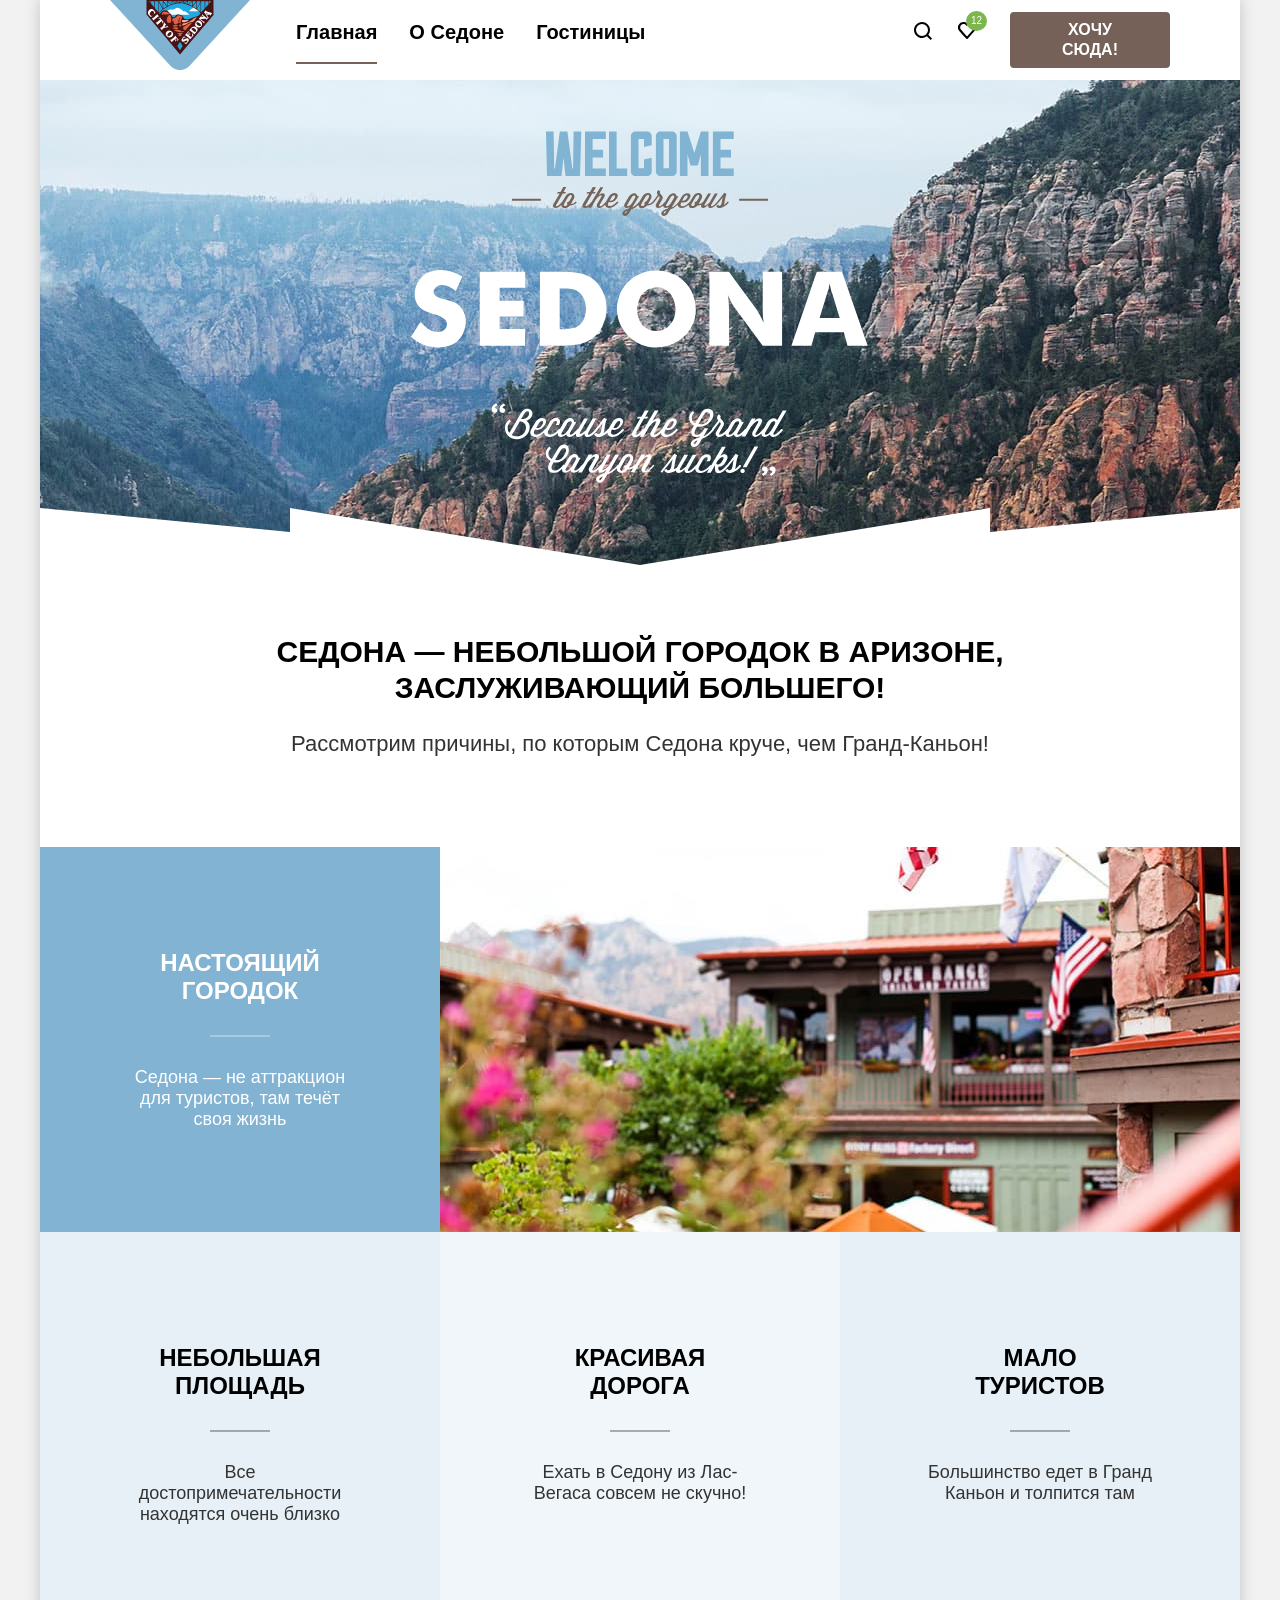
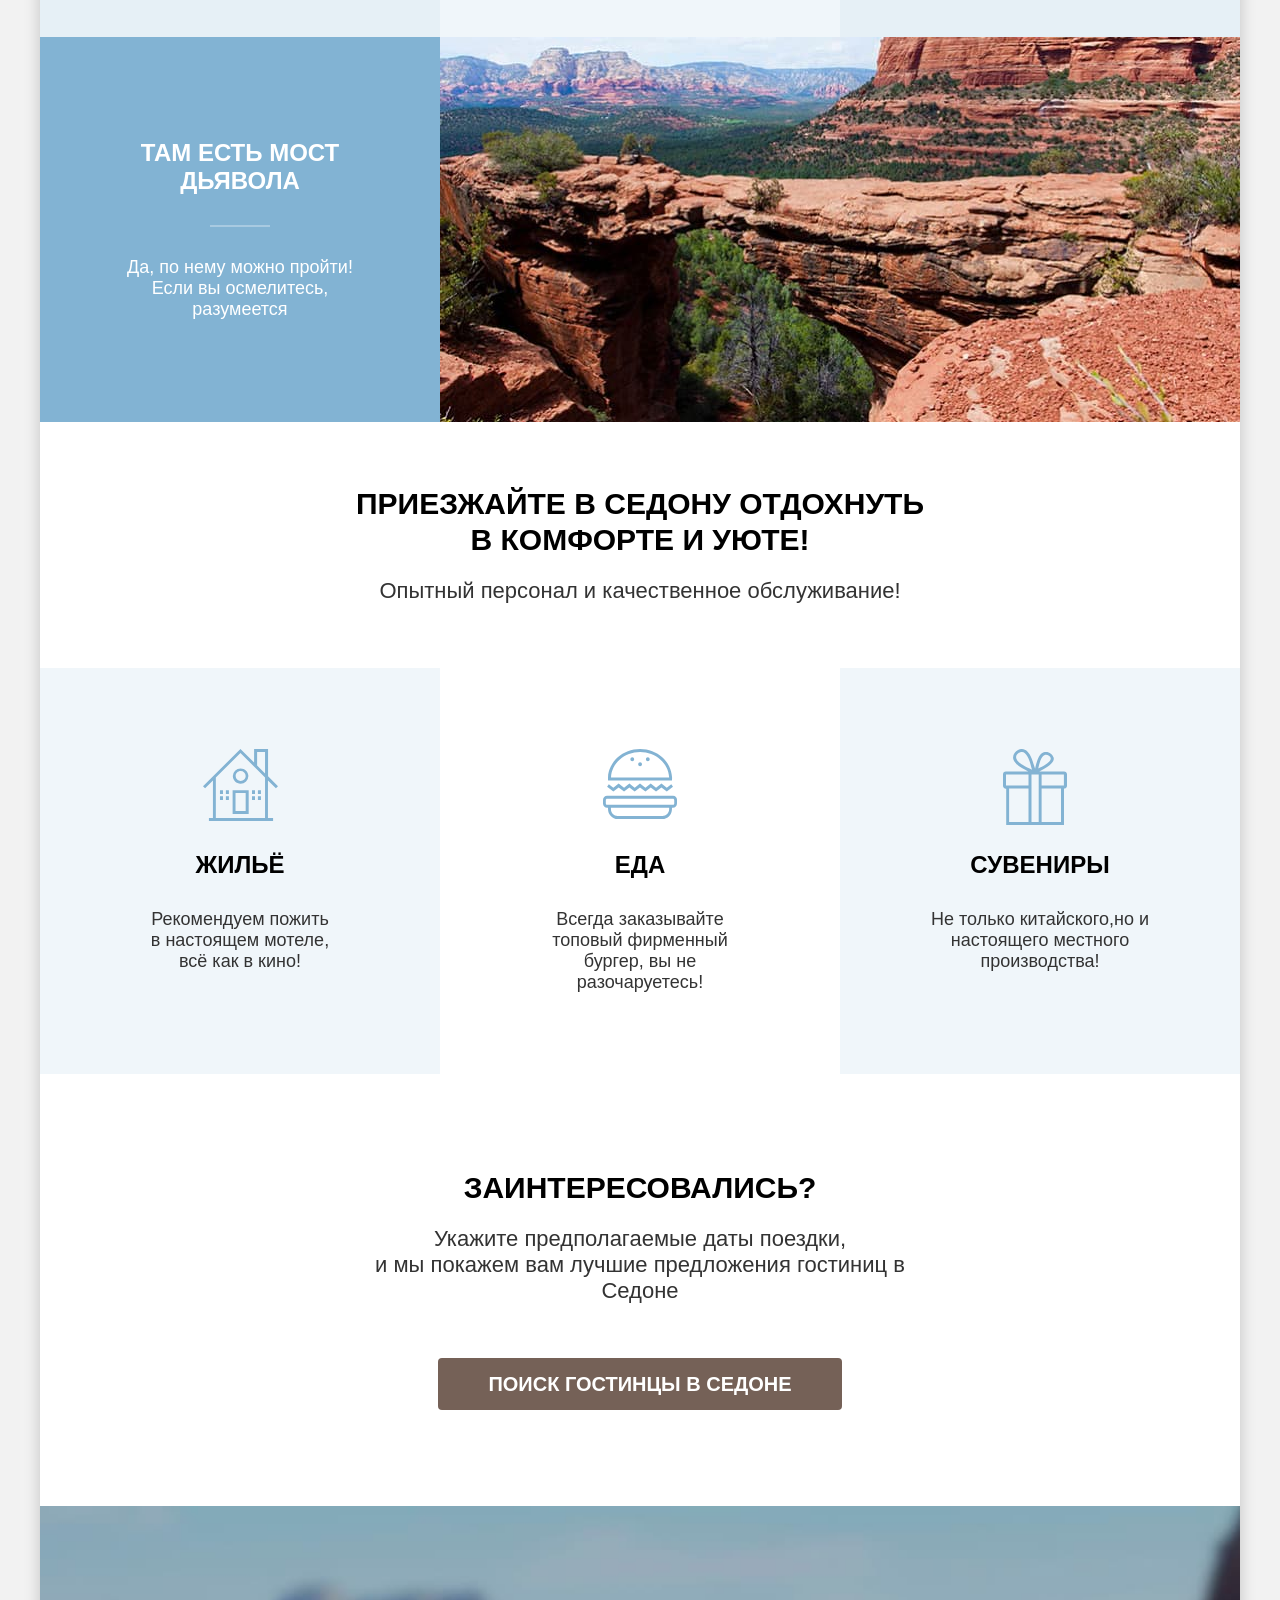
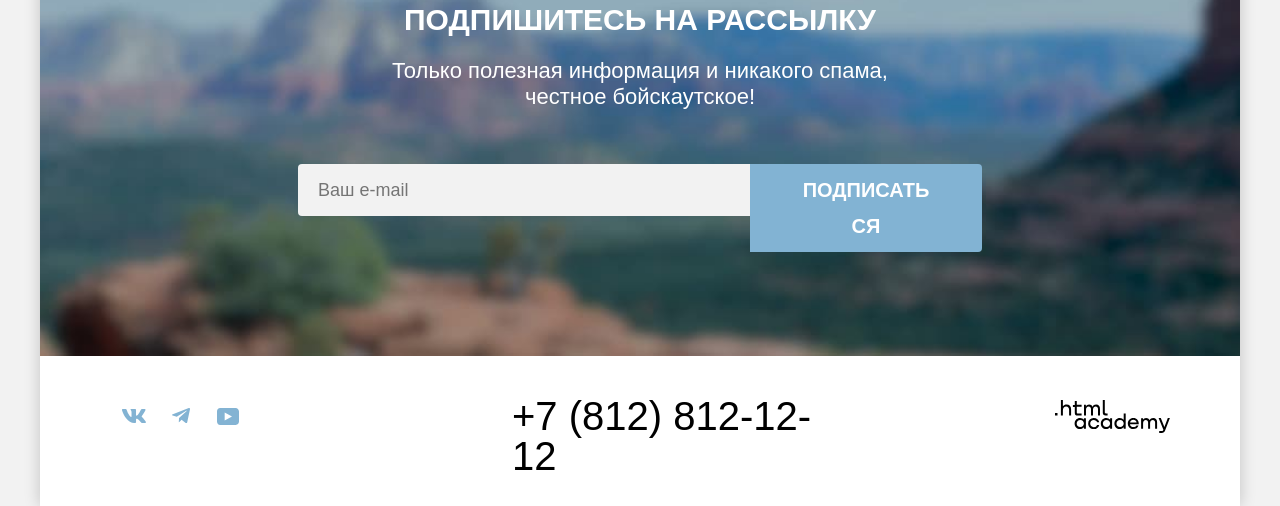
==== commit f0fe988a: "Merge pull request #1 from Alexlmth/master" ====
--- a/index.html
+++ b/index.html
@@ -178,10 +178,14 @@
         </a>
       </footer>
     </div>
-    <div class="modal-container">
+    <div class="modal-container modal-invisible">
       <div class="modal-search modal ">
-        <button class="modal-close-button">
+        <button class="modal-button-close">
           <span class="visually-hidden">Закрыть</span>
+          <svg class="modal-button-icon" aria-hidden="true" focusable="false" xmlns="http://www.w3.org/2000/svg"
+            width="14" height="14" viewBox="0 0 14 14">
+            <path d="M14 1.3 12.7 0 7 5.7 1.3 0 0 1.3 5.7 7 0 12.7 1.3 14 7 8.3l5.7 5.7 1.3-1.3L8.3 7z" />
+          </svg>
         </button>
         <section class="modal-content">
           <h2 class="modal-title">Поиск гостиницы в Седоне</h2>
@@ -194,32 +198,47 @@
             <label class="form-label" for="departure-date">
               Дата выезда:
             </label>
-            <input class="date-input" type="text" id="departure-date" name="departure-date" placeholder="1 сентября 2023">
+            <input class="date-input" type="text" id="departure-date" name="departure-date"
+              placeholder="1 сентября 2023">
             <p class="modal-prompt">На эти даты есть свободные номера. Пока есть.</p>
-
             <div class="modal-quantity-wrapper">
               <div class="modal-group">
                 <label class="form-label" for="adults-quantity">Взрослые:</label>
                 <p class="quantity-group">
-                  <button class="quantity-minus" type="button"></button>
-                  <input class="quantity-input" type="number" id="adults-quantity" name="adults-quantity" min="1" placeholder="1">
-                  <button class="quantity-plus" type="button"></button>
+                  <button class="quantity-minus" type="button"><svg class="quantity-icon" aria-hidden="true"
+                      focusable="false" xmlns="http://www.w3.org/2000/svg" width="14" height="2" viewBox="0 0 14 2">
+                      <path d="M0 0v2h14V0z" />
+                    </svg></button>
+                  <input class="quantity-input" type="number" id="adults-quantity" name="adults-quantity" min="1"
+                    placeholder="1">
+                  <button class="quantity-plus" type="button"><svg class="quantity-icon" aria-hidden="true"
+                      focusable="false" xmlns="http://www.w3.org/2000/svg" width="14" height="14" viewBox="0 0 14 14">
+                      <path d="M14 6H8V0H6v6H0v2h6v6h2V8h6z" />
+                    </svg></button>
                 </p>
               </div>
               <div class="modal-group">
                 <div class="form-wrapper-tooltip">
                   <label class="form-label" for="children-quantity">Дети:</label>
                   <button class="tooltip-toggle" type="button">
-                    <svg class="tooltip-icon" xmlns="http://www.w3.org/2000/svg" width="20" height="20" fill="none"
-                      viewBox="0 0 20 20">
-                      <path fill="#000" fill-rule="evenodd" d="M9 4h2v2H9zm2 12H9V7h2z" clip-rule="evenodd" />
-                    </svg>
                   </button>
+                  <div class="tooltip-popover">
+                    <span class="visually-hidden">Дополнительная информация</span>
+                    <p class="popover-content">Укажите количество детей, которые будут с вами, возраст которых от 6 до
+                      18 лет. Дети до 6 лет размещаются бесплатно.</p>
+                  </div>
                 </div>
                 <p class="quantity-group">
-                  <button class="quantity-minus" type="button"></button>
-                  <input class="quantity-input" type="number" id="children-quantity" name="children-quantity" placeholder="0">
-                  <button class="quantity-plus" type="button"></button>
+                  <button class="quantity-minus" type="button"><svg class="quantity-icon" aria-hidden="true"
+                      focusable="false" xmlns="http://www.w3.org/2000/svg" width="14" height="2" viewBox="0 0 14 2">
+                      <path d="M0 0v2h14V0z" />
+                    </svg></button>
+                  <input class="quantity-input" type="number" id="children-quantity" name="children-quantity"
+                    placeholder="0">
+                  <button class="quantity-plus" type="button"><svg class="quantity-icon" aria-hidden="true"
+                      focusable="false" xmlns="http://www.w3.org/2000/svg" width="14" height="14" viewBox="0 0 14 14">
+                      <path d="M14 6H8V0H6v6H0v2h6v6h2V8h6z" />
+                    </svg></button>
                 </p>
               </div>
             </div>
--- a/css/style.css
+++ b/css/style.css
@@ -25,7 +25,7 @@
   font-weight: 400;
   font-style: normal;
   background-color: #f2f2f2;
-  color: #333333;
+  color: #333;
   height: 100%;
   margin: 0;
 }
@@ -42,13 +42,13 @@
 }
 
 .content-wrapper{
-  background-color: #ffffff;
+  background-color: #fff;
   width: 1200px;
   margin: 0 auto;
   display: flex;
   flex-direction: column;
   min-height: 100vh;
-  box-shadow: 0 0 15px 0 #00000033;
+  box-shadow: 0 0 15px 0 #0003;
 ;
 }
 
@@ -112,7 +112,7 @@
 
 .navigation-link,.card-link,.footer-social-link,.phones-number,.pages-link{
   display: block;
-  color: #000000;
+  color: #000;
   text-decoration: none;
 }
 
@@ -123,81 +123,23 @@
   padding: 20px 16px;
 }
 
-.navigation-link:focus, .search-button, .pages-link, .viewer-link, .card-link,.filter-button-submit,
-.subscribe-button:focus, .footer-social-link, .footer-developer:focus{
-  outline: none;
-}
-
-.navigation-link-hover:active::after{
-  background-color: #82B3D3;
-}
-
-.navigation-link-hover:hover::after, .navigation-link-hover:focus-visible::after{
-  position: absolute;
-  content: "";
-  left: 16px;
-  right: 16px;
-  bottom: 0;
-  height: 2px;
-  background-color: #756257;
-}
-
-.navigation-link-hover:active::after{
-  background-color: #82B3D3;
-}
-
-.user-navigation .navigation-link{
-  padding: 22px 12px;
-}
-
-.user-navigation .button{
-  margin: 12px 0 12px 20px;
-  padding: 8px 34px;
-  max-width: 160px;
-  box-sizing: border-box;
-}
-
-.user-navigation .button:hover, .user-navigation .button:focus-visible, .search-button:hover, .search-button:focus-visible{
-  background-color: #615048;
-}
-
-.user-navigation .button:active, .search-button:active{
-  background-color: #756157;
-
-}
-
-.navigation-search-icon, .navigation-preferences-icon{
-  display: block;
-  fill:  #000000;
-}
-
-.navigation-preferences:hover .navigation-preferences-icon,.navigation-preferences:focus-visible .navigation-preferences-icon,
-.navigation-search:hover .navigation-search-icon,.navigation-search:focus-visible .navigation-search-icon{
-  fill: #68A2CA;
-}
-
-.navigation-preferences:active .navigation-preferences-icon,
-.navigation-search:active .navigation-search-icon {
-  fill: #82B3D3;
-}
-
-.user-navigation-counter{
-    position: absolute;
-    background-color: #7DB54F;
-    color: #fff;
-    padding: 5px;
-    border-radius: 50%;
-    top: 11px;
-    left: 20px;
-    font-size: 10px;
-    line-height: 10px;
-    font-weight: 400;
+.search-button{
+  padding: 8px 50px;
+  min-width: 276px;
+  border: none;
+  cursor: pointer;
+}
+
+.footer-developer{
+  position: relative;
+  width: 115px;
+  height: 40px;
 }
 
 .button{
   background-color: #756157;
   font-family: "PT Sans", sans-serif;
-  color: #ffffff;
+  color: #fff;
   font-size: 16px;
   line-height: 20px;
   font-weight: 700;
@@ -208,241 +150,6 @@
   overflow-wrap:break-word;
 }
 
-.big-button{
-  font-size: 20px;
-  line-height: 36px;
-}
-
-.main,.main-inner{
-  flex-grow: 1;
-}
-
-.promo-image{
-  display: block;
-  padding: 51px 0 82px;
-  margin: 0 auto;
-}
-
-.main-promo{
-  background-image: url(../images/background/divider.svg),url(../images/background/promo.jpg);
-  background-size: 100% auto,cover;
-  background-position: left bottom,left top;
-  background-repeat: no-repeat;
-  background-color: #a1c0d5;
-  margin-bottom: 69px;
-}
-
-.section-title,.search-title,.subscribe-title {
-  color: #000000;
-  font-size: 30px;
-  font-weight: 700;
-  line-height: 36px;
-  text-transform: uppercase;
-  margin: 0;
-}
-
-.section-description,.search-text,.subscribe-text{
-  font-size: 22px;
-  line-height: 26px;
-  margin: 0;
-}
-
-.section-subtitle{
-  color: #000000;
-  font-size: 24px;
-  font-weight: 700;
-  line-height: 28px;
-  text-transform: uppercase;
-  margin: 0;
-}
-
-.features-large .section-subtitle::after{
-  background-color: #FFFFFF4D;
-}
-
-.features{
-  text-align: center;
-  margin-bottom: 64px;
-}
-
-.features-title{
-  margin-bottom: 25px;
-}
-
-.features-description{
-  margin-bottom: 90px;
-}
-
-.features-list{
-  display: flex;
-  flex-wrap: wrap;
-  margin: 0;
-  padding: 0;
-  list-style: none;
-}
-
-.features-item{
-  width: 400px;
-  box-sizing: border-box;
-  padding: 112px 85px;
-}
-
-
-.features-large{
-  display: flex;
-  width: 1200px;
-  flex-wrap: wrap;
-  color: #ffffff;
-  background-color: #82B3D3;
-  padding: 0;
-}
-
-.features-small:nth-of-type(odd) {
-  background-color: rgba(131, 179, 211, 0.12);
-}
-
-.features-small:nth-of-type(even) {
-  background-color: rgba(131, 179, 211, 0.2);
-}
-
-.features-large-wrapper{
-  width: 400px;
-  padding: 102px 85px;
-  box-sizing: border-box;
-}
-
-.features-large .section-subtitle{
-  color: #ffffff;
-}
-
-.features-subtitle{
-  margin-bottom: 62px;
-  position: relative;
-}
-
-.features-subtitle::after{
-   content: "";
-   width: 60px;
-   height: 2px;
-   background-color: #0000004D;
-   top: 86px;
-   left: 50%;
-   margin-left: -30px;
-   position: absolute;
-}
-
-.features-text{
-  margin: 0;
-}
-
-.services{
-  text-align: center;
-}
-
-.services-list{
-  width: 1200px;
-  display: flex;
-  flex-wrap: wrap;
-  margin: 0;
-  padding: 0;
-  list-style: none;
-}
-
-.services-title{
-  margin-bottom: 20px;
-}
-
-.services-description{
-  margin-bottom: 64px;
-}
-
-.services-item{
-  box-sizing: border-box;
-  width: 400px;
-  padding: 183px 85px 81px;
-  background-repeat: no-repeat;
-  background-position: 162.5px 81px;
-}
-
-.services-item:nth-of-type(odd){
-  background-color: #83B3D31F;
-}
-
-.services-item-dwelling{
-  background-image: url(../images/background/dwelling.svg);
-}
-
-.services-item-food{
-  background-image: url(../images/background/food.svg);
-}
-
-.services-item-gift{
-  background-image: url(../images/background/gift.svg);
-}
-
-.services-item-text{
-  margin: 0;
-}
-
-.services-item-title{
-  margin-bottom: 30px;
-}
-
-.search{
-  width: 1200px;
-  text-align: center;
-  padding: 96px 304px;
-  box-sizing: border-box;
-}
-
-.search-title{
-  margin-bottom: 20px;
-}
-
-.search-text{
-  margin-bottom: 54px;
-}
-
-.search-button{
-  padding: 8px 50px;
-  min-width: 276px;
-  border: none;
-}
-
-.subscribe{
-  background-color: #a1c0d5;
-  color: #ffffff;
-  background-image: url(../images/background/subscribe.jpg);
-  background-size: cover;
-  background-position: left top;
-  background-repeat: no-repeat;
-  text-align: center;
-  padding-top: 96px;
-  padding-bottom: 104px;
-}
-
-
-
-.subscribe-title{
-  color: #ffffff;
-  margin: 0;
-  margin-bottom: 20px;
-}
-
-.subscribe-description{
-  margin-bottom: 54px;
-}
-
-.subscribe-form{
-  display: flex;
-  margin: 0 auto;
-  width: 684px;
-  border-radius: 4px;
-}
-.subscribe-field{
-flex-grow: 1;
-}
-
 .subscribe-button{
   min-width: 132px;
   min-height: 36px;
@@ -451,14 +158,305 @@
   border-top-left-radius: 0;
   border-bottom-left-radius: 0;
   background-color: #82B3D3;
-}
-
-.subscribe-button:hover, .subscribe-button:focus-visible{
+  cursor: pointer;
+}
+
+.navigation-link:focus, .search-button, .pages-link, .viewer-link, .card-link,.filter-button-submit,
+.subscribe-button:focus, .footer-social-link, .footer-developer:focus{
+  outline: none;
+}
+
+.navigation-link-hover:active{
+  opacity: 0.3;
+}
+
+.navigation-link-hover:hover, .navigation-link-hover:focus-visible{
+  color: #82B3D3;
+}
+
+.user-navigation .navigation-link{
+  padding: 22px 12px;
+}
+
+.user-navigation .button{
+  margin: 12px 0 12px 20px;
+  padding: 8px 34px;
+  max-width: 160px;
+  box-sizing: border-box;
+}
+
+.user-navigation .button:hover,.user-navigation .button:focus-visible,.search-button:hover,.search-button:focus-visible{
+  background-color: #615048;
+}
+
+.user-navigation .button:active,.search-button:active{
+   background-color: #756157;
+  color: rgb(255 255 255 / 30%);
+}
+
+.navigation-search-icon, .navigation-preferences-icon{
+  display: block;
+  fill:  #000;
+}
+
+.navigation-preferences:hover .navigation-preferences-icon,.navigation-preferences:focus-visible .navigation-preferences-icon,
+.navigation-search:hover .navigation-search-icon,.navigation-search:focus-visible .navigation-search-icon{
+  fill: #68A2CA;
+}
+
+.navigation-preferences:active .navigation-preferences-icon,
+.navigation-search:active .navigation-search-icon {
+  fill: #82B3D3;
+}
+
+.user-navigation-counter{
+  position: absolute;
+  background-color: #7DB54F;
+  color: #fff;
+  padding: 5px;
+  border-radius: 50%;
+  top: 11px;
+  left: 20px;
+  font-size: 10px;
+  line-height: 10px;
+  font-weight: 400;
+}
+
+.big-button{
+  font-size: 20px;
+  line-height: 36px;
+}
+
+.main,.main-inner{
+  flex-grow: 1;
+}
+
+.promo-image{
+  display: block;
+  padding: 51px 0 82px;
+  margin: 0 auto;
+}
+
+.main-promo{
+  background-image: url("../images/background/divider.svg"),url("../images/background/promo.jpg");
+  background-size: 100% auto,cover;
+  background-position: left bottom,left top;
+  background-repeat: no-repeat;
+  background-color: #a1c0d5;
+  margin-bottom: 69px;
+}
+
+.section-title,.search-title,.subscribe-title {
+  color: #000;
+  font-size: 30px;
+  font-weight: 700;
+  line-height: 36px;
+  text-transform: uppercase;
+  margin: 0;
+}
+
+.section-description,.search-text,.subscribe-text{
+  font-size: 22px;
+  line-height: 26px;
+  margin: 0;
+}
+
+.section-subtitle{
+  color: #000;
+  font-size: 24px;
+  font-weight: 700;
+  line-height: 28px;
+  text-transform: uppercase;
+  margin: 0;
+}
+
+.features-large .section-subtitle::after{
+  background-color: #FFFFFF4D;
+}
+
+.features{
+  text-align: center;
+  margin-bottom: 64px;
+}
+
+.features-title{
+  margin-bottom: 25px;
+}
+
+.features-description{
+  margin-bottom: 90px;
+}
+
+.features-list{
+  display: flex;
+  flex-wrap: wrap;
+  margin: 0;
+  padding: 0;
+  list-style: none;
+}
+
+.features-item{
+  width: 400px;
+  box-sizing: border-box;
+  padding: 112px 85px;
+}
+
+
+.features-large{
+  display: flex;
+  width: 1200px;
+  flex-wrap: wrap;
+  color: #fff;
+  background-color: #82B3D3;
+  padding: 0;
+}
+
+.features-small:nth-of-type(odd) {
+  background-color: rgb(131 179 211 / 12%);
+}
+
+.features-small:nth-of-type(even) {
+  background-color: rgb(131 179 211 / 20%);
+}
+
+.features-large-wrapper{
+  width: 400px;
+  padding: 102px 85px;
+  box-sizing: border-box;
+}
+
+.features-large .section-subtitle{
+  color: #fff;
+}
+
+.features-subtitle{
+  margin-bottom: 62px;
+  position: relative;
+}
+
+.features-subtitle::after{
+  content: "";
+  width: 60px;
+  height: 2px;
+  background-color: #0000004D;
+  top: 86px;
+  left: 50%;
+  margin-left: -30px;
+  position: absolute;
+}
+
+.features-text{
+  margin: 0;
+}
+
+.services{
+  text-align: center;
+}
+
+.services-list{
+  width: 1200px;
+  display: flex;
+  flex-wrap: wrap;
+  margin: 0;
+  padding: 0;
+  list-style: none;
+}
+
+.services-title{
+  margin-bottom: 20px;
+}
+
+.services-description{
+  margin-bottom: 64px;
+}
+
+.services-item{
+  box-sizing: border-box;
+  width: 400px;
+  padding: 183px 85px 81px;
+  background-repeat: no-repeat;
+  background-position: 162.5px 81px;
+}
+
+.services-item:nth-of-type(odd){
+  background-color: #83B3D31F;
+}
+
+.services-item-dwelling{
+  background-image: url("../images/background/dwelling.svg");
+}
+
+.services-item-food{
+  background-image: url("../images/background/food.svg");
+}
+
+.services-item-gift{
+  background-image: url("../images/background/gift.svg");
+}
+
+.services-item-text{
+  margin: 0;
+}
+
+.services-item-title{
+  margin-bottom: 30px;
+}
+
+.search{
+  width: 1200px;
+  text-align: center;
+  padding: 96px 304px;
+  box-sizing: border-box;
+}
+
+.search-title{
+  margin-bottom: 20px;
+}
+
+.search-text{
+  margin-bottom: 54px;
+}
+
+.subscribe{
+  background-color: #a1c0d5;
+  color: #fff;
+  background-image: url("../images/background/subscribe.jpg");
+  background-size: cover;
+  background-position: left top;
+  background-repeat: no-repeat;
+  text-align: center;
+  padding-top: 96px;
+  padding-bottom: 104px;
+}
+
+.subscribe-title{
+  color: #fff;
+  margin: 0;
+  margin-bottom: 20px;
+}
+
+.subscribe-description{
+  margin-bottom: 54px;
+}
+
+.subscribe-form{
+  display: flex;
+  margin: 0 auto;
+  width: 684px;
+  border-radius: 4px;
+}
+
+.subscribe-field{
+  flex-grow: 1;
+}
+
+.subscribe-button:hover,.subscribe-button:focus-visible{
   background-color: #68A2CA;
 }
+
 .subscribe-button:active{
-  background-color: #68A2CA;
-  color: rgba(255, 255, 255, 0.3);
+  background-color: #82B3D3;
+  color: rgb(255 255 255 / 30%);
 }
 
 .field-input{
@@ -468,9 +466,6 @@
   border-bottom-left-radius: 4px;
   border: none;
   box-sizing: border-box;
-}
-
-.field-input {
   font-family: inherit;
   font-size: 18px;
   line-height: 24px;
@@ -504,12 +499,13 @@
 
 .navigation-icon{
   position: absolute;
-  top: 0;
-  bottom: 0;
-  right: 0;
-  left: 0;
+  inset: 0;
   margin: auto;
   fill: #83b3d3;
+}
+
+.footer-developer .navigation-icon{
+  fill: #000;
 }
 
 .footer-social-link:hover .navigation-icon,
@@ -518,7 +514,7 @@
 }
 
 .footer-social-link:active .navigation-icon{
-  fill: rgba(104, 162, 202, 0.3);
+  fill: rgb(104 162 202 / 30%);
 }
 
 
@@ -545,30 +541,20 @@
   opacity: 0.3;
 }
 
-.footer-developer{
-  position: relative;
-  width: 115px;
-  height: 40px;
-}
-
-.footer-developer .navigation-icon{
-  fill: #000000;
-}
-
 .footer-developer:hover .navigation-icon,
 .footer-developer:focus-visible .navigation-icon{
   fill: #756157;
 }
 
 .footer-developer:active .navigation-icon{
-  fill: rgba(117, 97, 87, 0.3);
+  fill: rgb(117 97 87 / 30%);
 ;
 }
 
 .inner-wrapper{
   background-color: #a1c0d5;
-  color: #ffffff;
-  background-image: url(../images/background/main-inner.jpg);
+  color: #fff;
+  background-image: url("../images/background/main-inner.jpg");
   background-size: cover;
   background-position: left top;
   background-repeat: no-repeat;
@@ -595,6 +581,9 @@
 }
 
 .filter-title{
+  font-weight: 700;
+  font-size: 20px;
+  line-height: 24px;
   margin-bottom: 32px;
   padding: 0;
 }
@@ -629,7 +618,7 @@
   left: 0;
   width: 20px;
   height: 20px;
-  background-color: #ffffff;
+  background-color: #fff;
   border-radius: 4px;
 }
 
@@ -637,14 +626,14 @@
   outline: 3px solid #83b3d3;
 }
 
+.control-input[type="radio"] + .control-mark{
+  border-radius: 50%;
+}
+
 .control-input[type="checkbox"]:checked + .control-mark{
-  background-image: url(../images/background/checked.svg);
+  background-image: url("../images/background/checked.svg");
   background-repeat: no-repeat;
   background-position: center;
-}
-
-.control-input[type="radio"] + .control-mark{
-  border-radius: 50%;
 }
 
 .control-input[type="radio"]:checked + .control-mark::before{
@@ -720,37 +709,37 @@
 .range-slider{
   position: relative;
   height: 4px;
-  background-color: rgba(255, 255, 255, 0.3);
+  background-color: rgb(255 255 255 / 30%);
 }
 
 .slider-bar{
   position: absolute;
   height: 4px;
-  background-color: #ffffff;
+  background-color: #fff;
 }
 
 .slider-button{
   position: absolute;
   width: 20px;
   height: 20px;
-  background-color: #ffffff;
+  background-color: #fff;
   border-radius: 5px;
   border: none;
   cursor: pointer;
 }
 
 .slider-button:hover {
-  box-shadow: 0 4px 10px 0 rgba(0, 0, 0, 0.25);
+  box-shadow: 0 4px 10px 0 rgb(0 0 0 / 25%);
 }
 
 .slider-button:focus-visible {
   background-color: #e5e5e5;
-  box-shadow: 0 4px 10px 0 rgba(0, 0, 0, 0.25);
+  box-shadow: 0 4px 10px 0 rgb(0 0 0 / 25%);
   outline: 3px solid #83b3d3;
 }
 
 .slider-button:active {
-  box-shadow: 0 7px 15px 0 rgba(0, 0, 0, 0.4);
+  box-shadow: 0 7px 15px 0 rgb(0 0 0 / 40%);
   outline: 2px solid #83b3d3;
 }
 
@@ -765,20 +754,19 @@
 }
 
 .filter-buttons{
- display: flex;
- flex-direction: column;
- width: 191px;
- padding-top: 56px;
- flex-wrap: wrap;
- gap: 32px;
+  display: flex;
+  flex-flow: column wrap;
+  width: 191px;
+  padding-top: 56px;
+  gap: 32px;
 }
 
 .main-inner-title{
-font-weight: 700;
-font-size: 60px;
-line-height: 78px;
-margin: 0;
-margin-bottom: 8px;
+  font-weight: 700;
+  font-size: 60px;
+  line-height: 78px;
+  margin: 0;
+  margin-bottom: 8px;
 }
 
 .breadcrumbs-list {
@@ -797,6 +785,16 @@
   display: flex;
   align-items: center;
 }
+
+.breadcrumbs-main {
+  display: block;
+  width: 13px;
+  height: 20px;
+  background-image: url("../images/background/main-page.svg");
+  background-repeat: no-repeat;
+  background-position: center;
+}
+
 .breadcrumbs-main:hover,
 .breadcrumbs-link:hover {
   opacity: 0.6;
@@ -806,6 +804,7 @@
 .breadcrumbs-link:focus-visible {
   outline: none;
 }
+
 .breadcrumbs-main:active,
 .breadcrumbs-link:active {
   opacity: 0.3;
@@ -816,28 +815,9 @@
   width: 8px;
   height: 20px;
   margin-left: 10px;
-  background-image: url(../images/background/arrow.svg);
+  background-image: url("../images/background/arrow.svg");
   background-repeat: no-repeat;
   background-position: center;
-}
-
-.breadcrumbs-main {
-  display: block;
-  width: 13px;
-  height: 20px;
-  background-image: url(../images/background/main-page.svg);
-  background-repeat: no-repeat;
-  background-position: center;
-}
-
-.filter-title{
-font-weight: 700;
-font-size: 20px;
-line-height: 24px;
-}
-
-.control{
-  line-height: 23px;
 }
 
 .range-field{
@@ -899,17 +879,25 @@
   font-weight: 400;
   font-style: normal;
   appearance: none;
-  background-image: url(../images/background/select-arrow.svg);
+  background-image: url("../images/background/select-arrow.svg");
   background-repeat: no-repeat;
   background-position: right 20px center;
   border: none;
-
-}
-
-.select-option{
+  cursor: pointer;
+}
+
+.sort-select-option{
   font-family: inherit;
   font-size: inherit;
   line-height: inherit;
+}
+
+.sort-select:hover{
+  outline:2px solid  #000;
+}
+
+.sort-select:focus-visible{
+  border-color: #68a2ca;;
 }
 
 .sort-viewer-list{
@@ -936,37 +924,40 @@
 
 .viewer-link-active,.viewer-link:not(.viewer-link-active):hover,
 .viewer-link:not(.viewer-link-active):active{
-  border-color: #000000;
+  border-color: #000;
 }
 
 .viewer-link:not(.viewer-link-active):focus-visible{
-  border-color: #68a2ca;;
+  border-color: #68a2ca;
 }
 
 .viewer-icon{
-  background-image: url(../images/background/View-icon.svg);
+  background-image: url("../images/background/View-icon.svg");
   background-repeat: no-repeat;
   background-position: center;
 }
 
 .viewer-compact{
-  background-image: url(../images/background/View-compact.svg);
+  background-image: url("../images/background/View-compact.svg");
   background-repeat: no-repeat;
   background-position: center;
 }
 
 .viewer-list{
-   background-image: url(../images/background/View-list.svg);
+  background-image: url("../images/background/View-list.svg");
   background-repeat: no-repeat;
   background-position: center;
 }
 
-.card-title{
+.card-title {
+  grid-column: 1 / -1;
+  margin: 0;
   font-size: 24px;
   line-height: 28px;
 }
 
 .button-fiarst{
+  grid-column: 1 / 2;
   padding: 8px 26px;
 }
 
@@ -977,32 +968,37 @@
 
 .button-fiarst:active{
   background-color: #756157;
-  color: rgba(255, 255, 255, 0.3);
+  color: rgb(255 255 255 / 30%);
 }
 
 .button-second{
+  grid-column: 2 / -1;
   background-color: #82B3D3;
   padding: 8px 20px;
-}
+  cursor: pointer;
+}
+
+.button-second-active{
+  background-color: #7DB54F;
+  padding: 8px 18px;
+  cursor: pointer;
+}
+
+.button-second:disabled,.button-second-active:disabled{
+  background-color: #E5E5E5;
+  color: #fff;
+}
+
 .filter-button-submit:hover,.filter-button-submit:focus-visible,
 .button-second:not(.button-second-active):hover,
 .button-second:not(.button-second-active):focus-visible{
   background-color: #68A2CA;
 }
+
 .filter-button-submit:active,
 .button-second:not(.button-second-active):active{
   background-color: #82B3D3;
-  color: rgba(255, 255, 255, 0.3);
-}
-
-.button-second:disabled, .button-second-active:disabled{
-  background-color: #E5E5E5;
-  color: #ffffff;
-}
-
-.button-second-active{
-  background-color: #7DB54F;
-  padding: 8px 18px;
+  color: rgb(255 255 255 / 30%);
 }
 
 .button-second-active:hover,
@@ -1012,7 +1008,7 @@
 
 .button-second-active:active{
   background-color: #7DB54F;
-  color: rgba(255, 255, 255, 0.3);
+  color: rgb(255 255 255 / 30%);
 
 }
 
@@ -1030,11 +1026,11 @@
 .main-inner .subscribe{
   background-color: transparent;
   background-image: none;
-  color: #000000;
+  color: #000;
 }
 
 .main-inner .subscribe-title{
-  color: #000000;
+  color: #000;
 }
 
 .pages-list{
@@ -1050,7 +1046,7 @@
 .pages-link{
   min-width: 60px;
   background-color: #82B3D3 ;
-  color: #ffffff;
+  color: #fff;
   display: block;
   padding: 12px;
   border-radius: 4px;
@@ -1068,18 +1064,18 @@
 }
 
 .pages-link-disabled:active{
-  color: rgba(255, 255, 255, 0.3);
+  color: rgb(255 255 255 / 30%);
   background-color: #82b3d3;
 }
 
 .pages-first-link{
   background-color: #F2F2F2;
-  color: #000000;
+  color: #000;
 }
 
 .pages-penultimate-link{
   background-color: transparent;
-  color: #000000;
+  color: #000;
 }
 
 .subscribe-text{
@@ -1117,17 +1113,12 @@
   box-sizing: border-box;
   box-shadow: 1px 1px #e5e5e5, -1px -1px #e5e5e5;
   border-radius: 4px;
-  align-items: flex-start;
+  align-items: start;
 }
 
 .card-img {
   grid-column: 1 / -1;
   width: 100%;
-}
-
-.card-title {
-  grid-column: 1 / -1;
-  margin: 0;
 }
 
 .card-description {
@@ -1149,7 +1140,7 @@
   content: "";
   height: 17px;
   position: absolute;
-  background-image: url(../images/background/star.svg);
+  background-image: url("../images/background/star.svg");
   background-repeat: space no-repeat;
   background-size: contain;
 }
@@ -1167,28 +1158,73 @@
 }
 
 .modal-container{
-   position: fixed;
-   display: flex;
-   top: 0;
-   left: 0;
-   width: 100%;
-   height: 100%;
-   background-color: rgba(242, 242, 242, 0.8);
-   z-index: 1;
+  position: fixed;
+  display: flex;
+  top: 0;
+  left: 0;
+  width: 100%;
+  height: 100%;
+  background-color: rgb(242 242 242 / 80%);
+  z-index: 10;
+}
+
+.modal-invisible{
+  display: none;
 }
 
 .modal{
   position: relative;
-  margin: 396px auto auto;
+  margin: auto;
   width: 717px;
   box-sizing: border-box;
   font-size: 20px;
   line-height: 24px;
   font-weight: 700;
   padding: 64px 70px;
-  background-color: #ffffff;
+  background-color: #fff;
   border-radius: 30px;
-  box-shadow: 0 25px 50px 0 rgba(0, 0, 0, 0.15);
+  box-shadow: 0 25px 50px 0 rgb(0 0 0 / 15%);
+}
+
+.modal-button-close{
+  position: absolute;
+  padding: 0;
+  width: 52px;
+  height: 52px;
+  border: none;
+  border-radius: 50%;
+  box-sizing: border-box;
+  top: 64px;
+  right: 52px;
+  background-color: #f2f2f2;
+  cursor: pointer;
+  display: flex;
+  align-items: center;
+  justify-content: center;
+}
+
+.modal-button-close:hover {
+  background-color: #e5e5e5;
+}
+
+.modal-button-close:focus-visible {
+  outline: 3px solid #83b3d3;
+}
+
+.modal-button-icon{
+  fill: #000;
+}
+
+.modal-button-close:active .modal-button-icon{
+  opacity: 0.3;
+}
+
+.modal-title {
+  font-size: 30px;
+  line-height: 36px;
+  text-transform: uppercase;
+  margin: 0;
+  margin-bottom: 64px;
 }
 
 .modal-form{
@@ -1200,21 +1236,27 @@
 
 .modal-form input{
   border: none;
-  background-color: #f2f2f2;
   font-family: "PT Sans", sans-serif;
   font-size: 18px;
   line-height: 24px;
   font-weight: 700;
   box-sizing: border-box;
+  background-color: #f2f2f2;
 }
 
 .date-input{
   width: 440px;
   padding: 12px 40px 12px 20px;
-  background-image: url(../images/background/calendar.svg);
+  color: #000;
+  background-image: url("../images/background/calendar.svg");
   background-repeat: no-repeat;
   background-position: right 20px center;
-
+  border-radius: 4px;
+  outline: none;
+}
+
+.modal-form input:hover,.modal-form input:focus-visible {
+  background-color: #e5e5e5;;
 }
 
 .modal-prompt{
@@ -1235,47 +1277,205 @@
   display: flex;
   justify-content: space-between;
   margin-bottom: 48px;
+  flex-wrap: wrap;
 }
 
 .modal-group{
   display: flex;
   width: 247px;
+  align-items: center;
+}
+
+.modal-group > :first-child {
+  margin-right: 46px;
 }
 
 .quantity-group{
-  display: flex;
-  margin: 0;
-}
-
-.quantity-input{
-  appearance
-Changes the appearance of buttons and other controls to resemble native controls.
-
-Widely available across major browsers (Baseline since September 2024)
-Learn more
-
-Don't show
-: textfield;
+  min-width: 110px;
+  display: flex;
+  margin: 0;
+  background-color: #f2f2f2;
+  border-radius: 4px;
+}
+
+.quantity-input {
+  width: 42px;
+  height: 48px;
+  padding: 14px 0;
+  box-sizing: border-box;
+  font-family: "PT Sans", sans-serif;
+  font-size: 18px;
+  font-weight: 700;
+  background-color: transparent;
+  text-align: center;
+  border: none;
+  appearance: textfield;
+  outline: none;
+}
+
+.quantity-input::-webkit-outer-spin-button,
+.quantity-input::-webkit-inner-spin-button {
+  appearance: none;
+  margin: 0;
+}
+
+.quantity-minus,.quantity-plus{
+  position: relative;
+  border: none;
+  width: 34px;
+  background-color: transparent;
+  cursor: pointer;
+  outline: none;
+}
+
+.quantity-minus{
+  border-bottom-left-radius: 4px;
+  border-top-left-radius: 4px;
+}
+
+.quantity-plus{
+  border-bottom-right-radius: 4px;
+  border-top-right-radius: 4px;
+}
+
+.quantity-icon{
+  position: absolute;
+  opacity:0.3;
+  fill: #756157;
+}
+
+.quantity-plus .quantity-icon{
+  top: 17px;
+  right: 13px;
+}
+
+.quantity-minus .quantity-icon{
+  top: 24px;
+  left: 13px;
+}
+
+.quantity-plus:hover .quantity-icon,
+.quantity-minus:hover .quantity-icon{
+  opacity: 1;
+}
+
+.quantity-plus:focus-visible::before,
+.quantity-minus:focus-visible::before {
+  content: "";
+  position: absolute;
+  width: 20px;
+  height: 20px;
+  border-radius: 4px;
+  box-shadow: 0 0 0 3px #83b3d3;
+}
+
+.quantity-minus:focus-visible::before {
+  top: 14px;
+  left: 10px;
+}
+
+.quantity-plus:focus-visible::before{
+  top: 14px;
+  right: 10px;
+}
+
+.quantity-plus:focus-visible .quantity-icon,
+.quantity-minus:focus-visible .quantity-icon {
+  opacity: 1;
+}
+
+.quantity-plus:active .quantity-icon,
+.quantity-minus:active .quantity-icon{
+  outline: none;
+  opacity: 0.3;
 }
 
 .form-wrapper-tooltip{
   display: flex;
+  margin-left: 7px;
+  position: relative;
 }
 
 .modal-submit{
   grid-column: 1/-1;
+  font-size: 20px;
+  font-weight: 700;
+  line-height: 24px;
+  padding: 18px 0;
+  background-color: #83b3d3;
+  color: #fff;
+  text-transform: uppercase;
+  border-radius: 10px;
+  font-family: inherit;
+  border: none;
+  cursor: pointer;
+  outline: none;
 }
 
 .tooltip-toggle {
+  width: 26px;
+  height: 26px;
   border: none;
-  background-color: transparent;
+  border-radius: 50%;
   padding: 0;
   margin: 0;
+  margin-left: 10px;
   display: block;
-}
-
-.tooltip-icon {
-  width: 100%;
-  height: 100%;
+  background-color: #83b3d3;
+  background-image: url("../images/background/info.svg");
+  background-repeat: no-repeat;
+  background-position: center;
+  cursor: pointer;
+  outline: none;
+}
+
+.modal-submit:hover,.modal-submit:focus-visible,
+.tooltip-toggle:hover,.tooltip-toggle:focus-visible{
+  background-color: #68A2CA;
+}
+
+.modal-submit:active{
+  background-color: #68A2CA;
+  color: rgb(255 255 255 / 30%);
+}
+
+.tooltip-popover{
+  position: absolute;
+  z-index: 100;
+  top: 40px;
+  left: -57px;
+  display: none;
+}
+
+.tooltip-toggle:hover + .tooltip-popover,
+.tooltip-toggle:focus-visible + .tooltip-popover{
   display: block;
 }
+
+.popover-content{
+  position: relative;
+  width: 256px;
+  color: #fff;
+  font-size: 16px;
+  line-height: 20px;
+  font-weight: 400;
+  text-align: left;
+  background-color: #333;
+  padding: 15px 18px 18px 22px;
+  margin: 0;
+  box-sizing: border-box;
+  border-radius: 10px;
+  box-shadow: 0 15px 30px 0 #0000004D;
+}
+
+.popover-content::before{
+  content: "";
+  width: 0;
+  height: 0;
+  border-left: 9px solid transparent;
+  border-right: 9px solid transparent;
+  border-bottom: 9px solid #333;
+  position: absolute;
+  top: -9px;
+  left: 119px;
+}
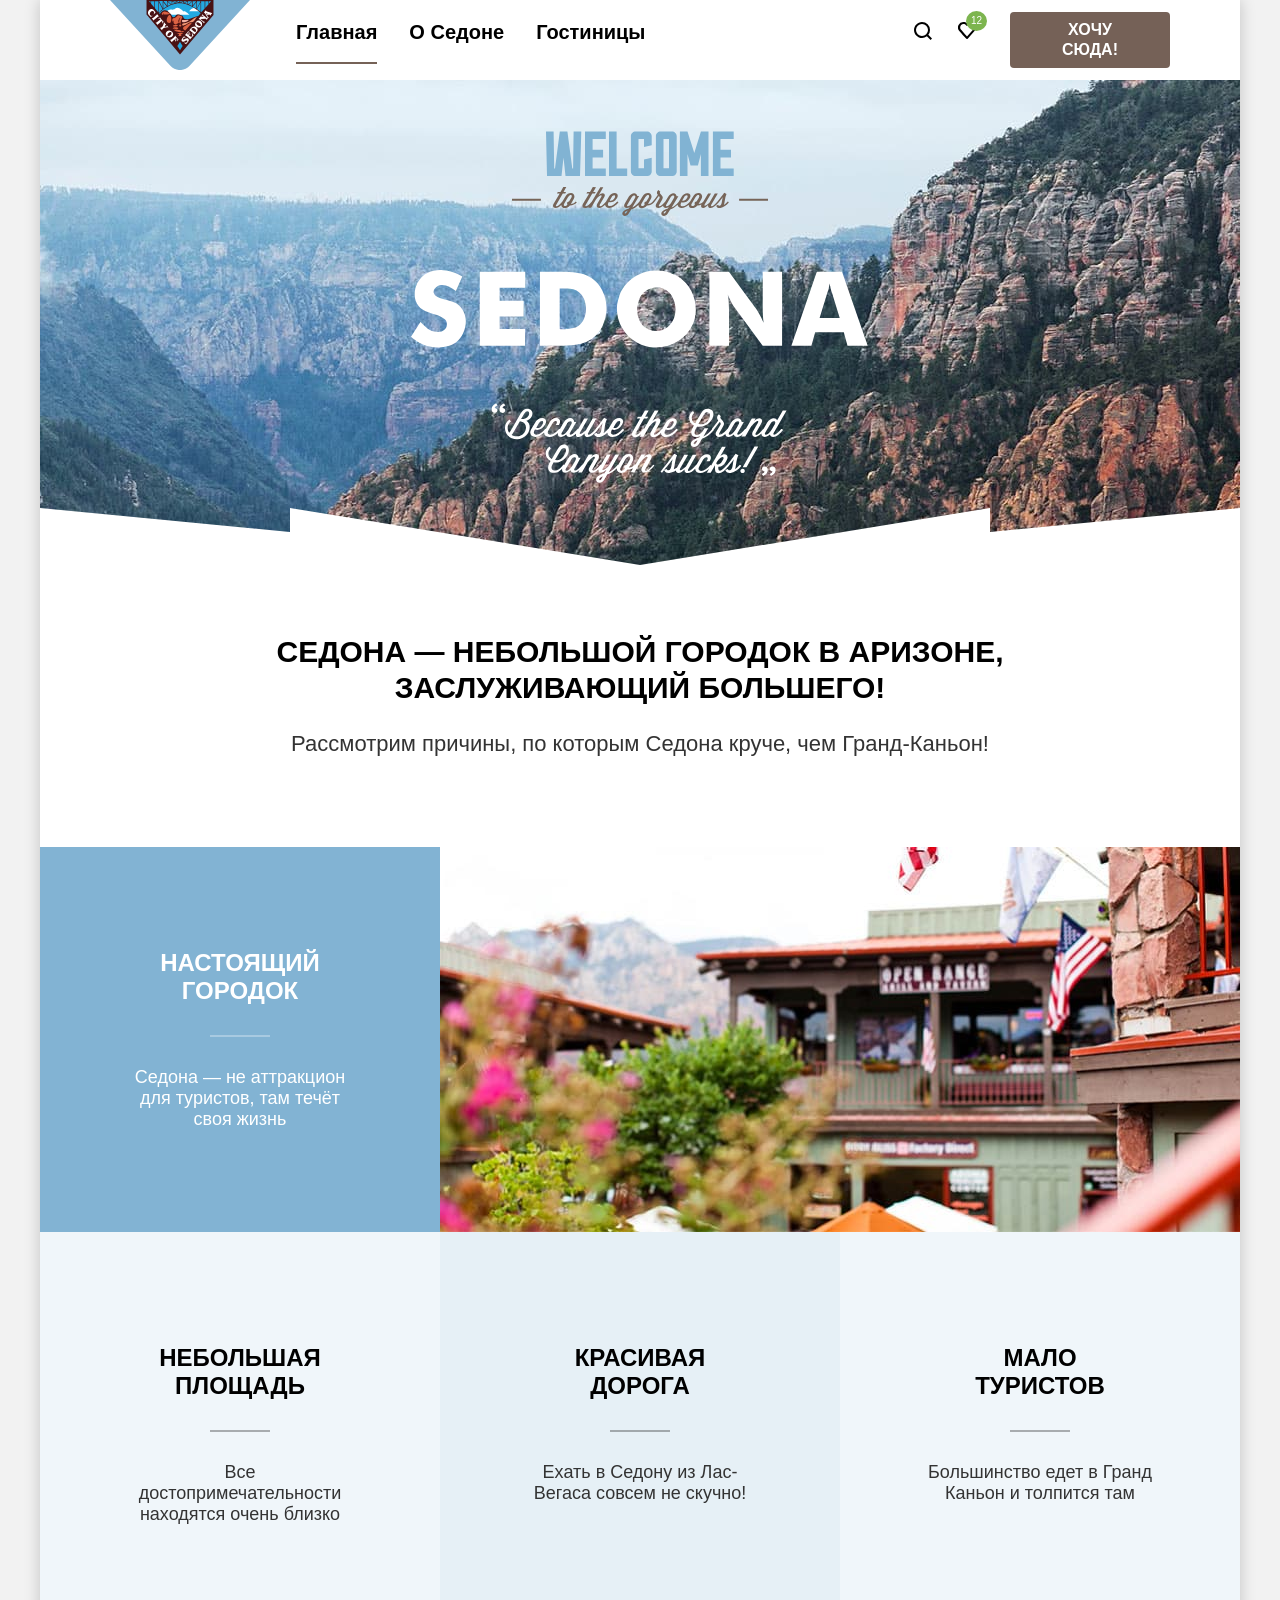
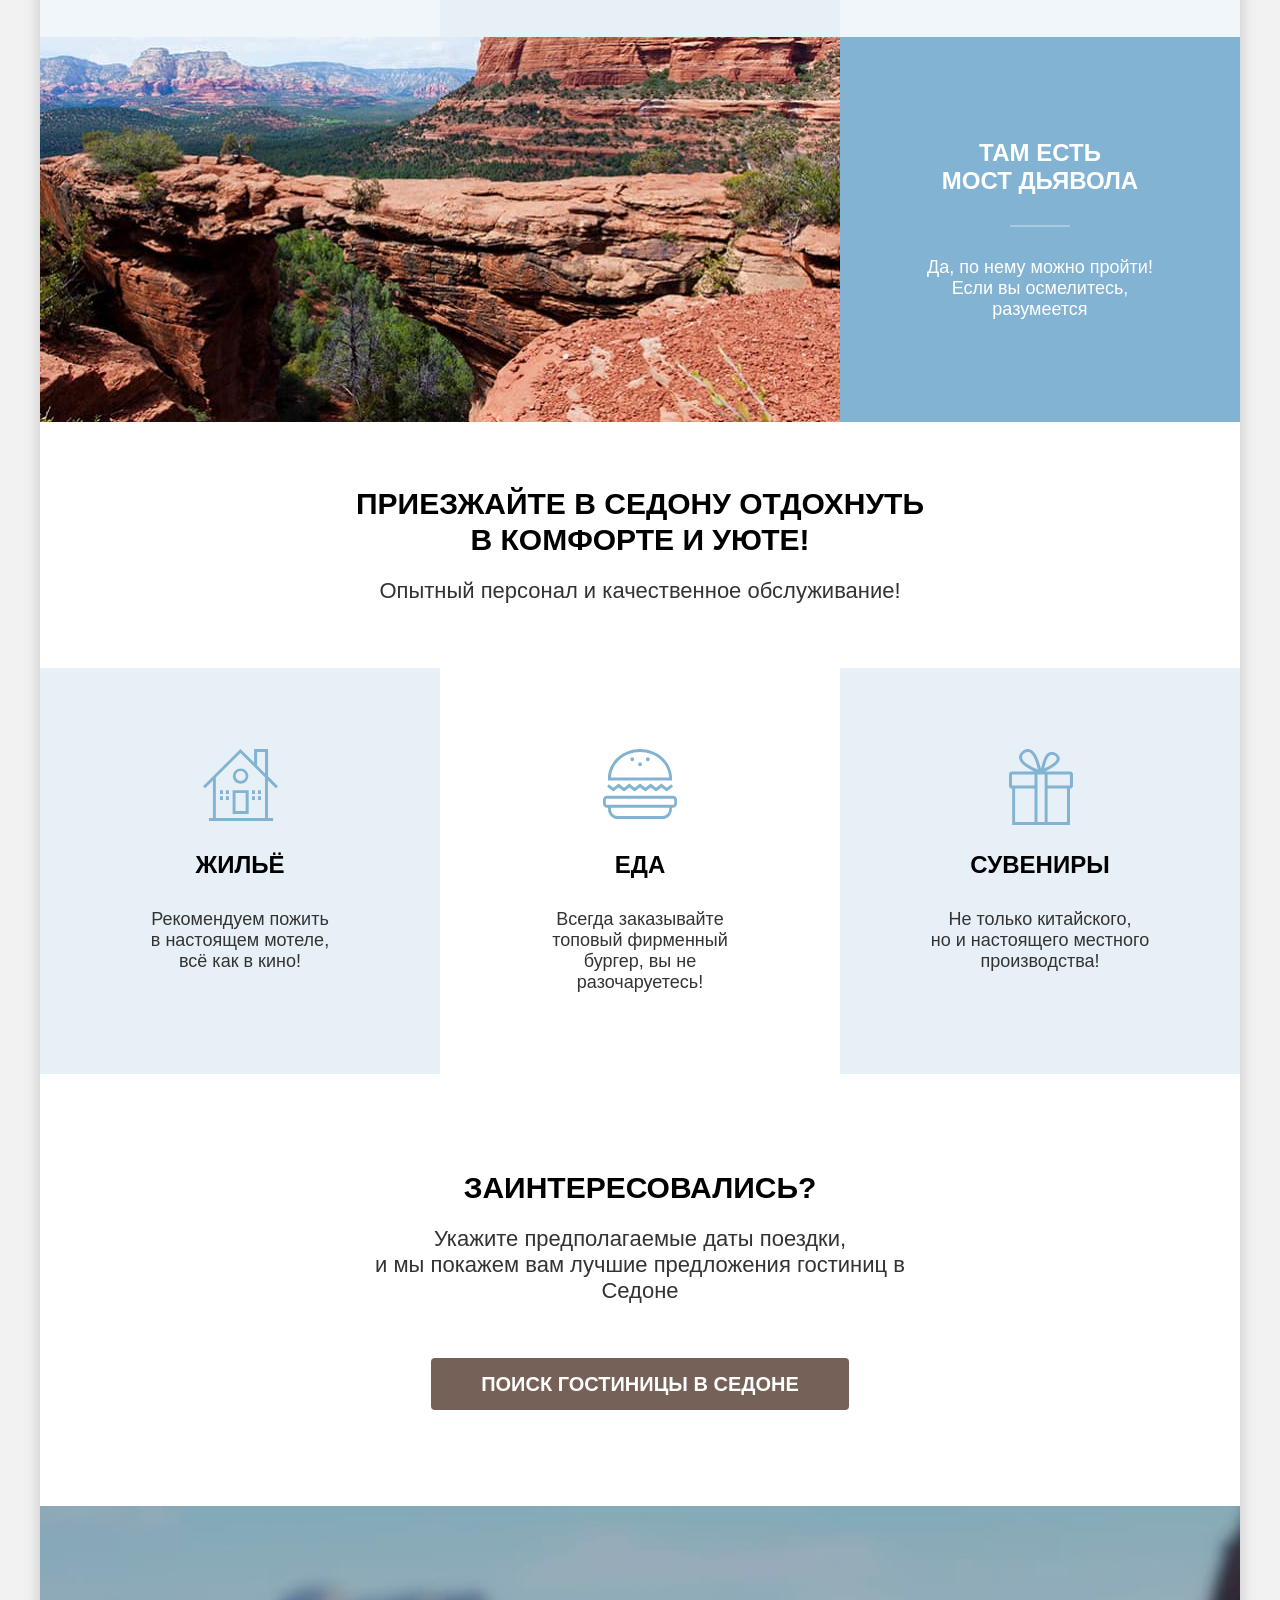
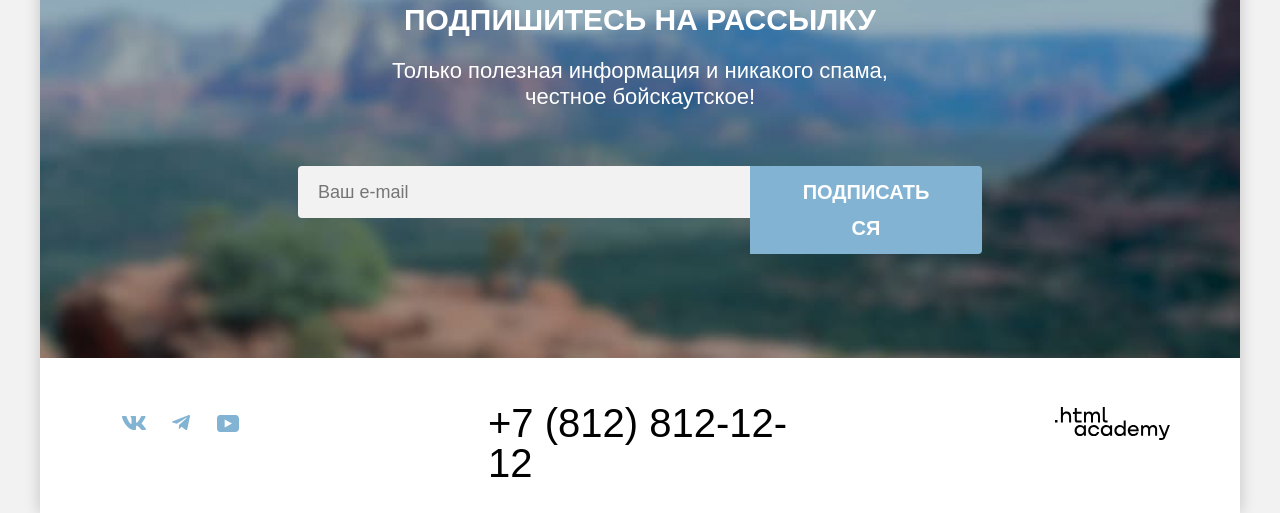
==== commit 87b43f13: "Закончил Perfect_Pixel" ====
--- a/index.html
+++ b/index.html
@@ -83,7 +83,7 @@
             </li>
             <li class="features-item features-large">
               <div class="features-large-wrapper">
-                <h3 class="features-subtitle section-subtitle">Там есть мост дьявола</h3>
+                <h3 class="features-subtitle section-subtitle">Там есть<br>мост дьявола</h3>
                 <p class="features-text">Да, по нему можно пройти! Если вы осмелитесь, разумеется</p>
               </div>
               <img class="features-img" src="./images/content/devil's-bridge.jpg" width="800" height="385"
@@ -105,7 +105,7 @@
             </li>
             <li class="services-item services-item-gift">
               <h3 class="services-item-title section-subtitle">Сувениры</h3>
-              <p class="services-item-text">Не только китайского,но и настоящего местного производства!</p>
+              <p class="services-item-text">Не только китайского,<br>но и настоящего местного производства!</p>
             </li>
           </ul>
         </section>
@@ -116,7 +116,7 @@
             предложения гостиниц в
             Седоне</p>
           <button class="search-button button big-button" type="button">
-            Поиск гостинцы в Седоне
+            Поиск гостиницы в Седоне
           </button>
         </section>
         <section class="subscribe">
@@ -245,7 +245,6 @@
             <button class="modal-submit" type="submit">найти</button>
           </form>
         </section>
-
       </div>
     </div>
   </body>
--- a/css/style.css
+++ b/css/style.css
@@ -25,7 +25,7 @@
   font-weight: 400;
   font-style: normal;
   background-color: #f2f2f2;
-  color: #333;
+  color: #333333;
   height: 100%;
   margin: 0;
 }
@@ -42,13 +42,13 @@
 }
 
 .content-wrapper{
-  background-color: #fff;
+  background-color: #ffffff;
   width: 1200px;
   margin: 0 auto;
   display: flex;
   flex-direction: column;
   min-height: 100vh;
-  box-shadow: 0 0 15px 0 #0003;
+  box-shadow: 0 0 15px 0 rgba(0, 0, 0, 0.2);
 ;
 }
 
@@ -90,7 +90,6 @@
   list-style: none;
 }
 
-
 .navigation-link-currently::after{
   position: absolute;
   content: "";
@@ -110,9 +109,13 @@
   justify-content: flex-end;
 }
 
-.navigation-link,.card-link,.footer-social-link,.phones-number,.pages-link{
+.navigation-link,
+.card-link,
+.footer-social-link,
+.phones-number,
+.pages-link{
   display: block;
-  color: #000;
+  color: #000000;
   text-decoration: none;
 }
 
@@ -139,7 +142,7 @@
 .button{
   background-color: #756157;
   font-family: "PT Sans", sans-serif;
-  color: #fff;
+  color: #ffffff;
   font-size: 16px;
   line-height: 20px;
   font-weight: 700;
@@ -161,8 +164,15 @@
   cursor: pointer;
 }
 
-.navigation-link:focus, .search-button, .pages-link, .viewer-link, .card-link,.filter-button-submit,
-.subscribe-button:focus, .footer-social-link, .footer-developer:focus{
+.navigation-link:focus,
+.search-button,
+.pages-link,
+.viewer-link,
+.card-link,
+.filter-button-submit,
+.subscribe-button:focus,
+.footer-social-link,
+.footer-developer:focus{
   outline: none;
 }
 
@@ -170,7 +180,8 @@
   opacity: 0.3;
 }
 
-.navigation-link-hover:hover, .navigation-link-hover:focus-visible{
+.navigation-link-hover:hover,
+.navigation-link-hover:focus-visible{
   color: #82B3D3;
 }
 
@@ -185,22 +196,29 @@
   box-sizing: border-box;
 }
 
-.user-navigation .button:hover,.user-navigation .button:focus-visible,.search-button:hover,.search-button:focus-visible{
+.user-navigation .button:hover,
+.user-navigation .button:focus-visible,
+.search-button:hover,
+.search-button:focus-visible{
   background-color: #615048;
 }
 
-.user-navigation .button:active,.search-button:active{
+.user-navigation .button:active,
+.search-button:active{
    background-color: #756157;
-  color: rgb(255 255 255 / 30%);
-}
-
-.navigation-search-icon, .navigation-preferences-icon{
+  color: rgba(255, 255, 255, 0.3);
+}
+
+.navigation-search-icon,
+.navigation-preferences-icon{
   display: block;
-  fill:  #000;
-}
-
-.navigation-preferences:hover .navigation-preferences-icon,.navigation-preferences:focus-visible .navigation-preferences-icon,
-.navigation-search:hover .navigation-search-icon,.navigation-search:focus-visible .navigation-search-icon{
+  fill:  #000000;
+}
+
+.navigation-preferences:hover .navigation-preferences-icon,
+.navigation-preferences:focus-visible .navigation-preferences-icon,
+.navigation-search:hover .navigation-search-icon,
+.navigation-search:focus-visible .navigation-search-icon{
   fill: #68A2CA;
 }
 
@@ -212,7 +230,7 @@
 .user-navigation-counter{
   position: absolute;
   background-color: #7DB54F;
-  color: #fff;
+  color: #ffffff;
   padding: 5px;
   border-radius: 50%;
   top: 11px;
@@ -246,8 +264,10 @@
   margin-bottom: 69px;
 }
 
-.section-title,.search-title,.subscribe-title {
-  color: #000;
+.section-title,
+.search-title,
+.subscribe-title {
+  color: #000000;
   font-size: 30px;
   font-weight: 700;
   line-height: 36px;
@@ -255,14 +275,19 @@
   margin: 0;
 }
 
-.section-description,.search-text,.subscribe-text{
+.section-description,
+.search-text{
   font-size: 22px;
   line-height: 26px;
   margin: 0;
 }
 
+.section-description{
+  padding: 0 20px;
+}
+
 .section-subtitle{
-  color: #000;
+  color: #000000;
   font-size: 24px;
   font-weight: 700;
   line-height: 28px;
@@ -301,22 +326,25 @@
   padding: 112px 85px;
 }
 
-
 .features-large{
   display: flex;
   width: 1200px;
   flex-wrap: wrap;
-  color: #fff;
+  color: #ffffff;
   background-color: #82B3D3;
   padding: 0;
 }
 
+.features-large:last-child {
+  flex-direction: row-reverse;
+}
+
 .features-small:nth-of-type(odd) {
-  background-color: rgb(131 179 211 / 12%);
+  background-color: rgba(131, 179, 211, 0.2);
 }
 
 .features-small:nth-of-type(even) {
-  background-color: rgb(131 179 211 / 20%);
+  background-color: rgba(131, 179, 211, 0.12);
 }
 
 .features-large-wrapper{
@@ -326,7 +354,7 @@
 }
 
 .features-large .section-subtitle{
-  color: #fff;
+  color: #ffffff;
 }
 
 .features-subtitle{
@@ -338,7 +366,7 @@
   content: "";
   width: 60px;
   height: 2px;
-  background-color: #0000004D;
+  background-color: rgba(0, 0, 0, 0.3);
   top: 86px;
   left: 50%;
   margin-left: -30px;
@@ -375,11 +403,11 @@
   width: 400px;
   padding: 183px 85px 81px;
   background-repeat: no-repeat;
-  background-position: 162.5px 81px;
+  background-position: 163px 81px;
 }
 
 .services-item:nth-of-type(odd){
-  background-color: #83B3D31F;
+  background-color: rgba(131, 179, 211, 0.2);
 }
 
 .services-item-dwelling{
@@ -392,6 +420,7 @@
 
 .services-item-gift{
   background-image: url("../images/background/gift.svg");
+  background-position: 169px 81px;
 }
 
 .services-item-text{
@@ -419,7 +448,7 @@
 
 .subscribe{
   background-color: #a1c0d5;
-  color: #fff;
+  color: #ffffff;
   background-image: url("../images/background/subscribe.jpg");
   background-size: cover;
   background-position: left top;
@@ -430,13 +459,13 @@
 }
 
 .subscribe-title{
-  color: #fff;
+  color: #ffffff;
   margin: 0;
   margin-bottom: 20px;
 }
 
 .subscribe-description{
-  margin-bottom: 54px;
+  margin-bottom: 56px;
 }
 
 .subscribe-form{
@@ -450,13 +479,14 @@
   flex-grow: 1;
 }
 
-.subscribe-button:hover,.subscribe-button:focus-visible{
+.subscribe-button:hover,
+.subscribe-button:focus-visible{
   background-color: #68A2CA;
 }
 
 .subscribe-button:active{
   background-color: #82B3D3;
-  color: rgb(255 255 255 / 30%);
+  color: rgba(255, 255, 255, 0.3);
 }
 
 .field-input{
@@ -474,7 +504,7 @@
 
 .footer{
   display: flex;
-  padding: 40px 70px 30px;
+  padding: 45px 70px 30px;
   justify-content: space-between;
   align-items: flex-start;
 }
@@ -505,7 +535,7 @@
 }
 
 .footer-developer .navigation-icon{
-  fill: #000;
+  fill: #000000;
 }
 
 .footer-social-link:hover .navigation-icon,
@@ -514,7 +544,7 @@
 }
 
 .footer-social-link:active .navigation-icon{
-  fill: rgb(104 162 202 / 30%);
+  fill: rgba(104, 162, 202, 0.3);
 }
 
 
@@ -522,7 +552,8 @@
   display: flex;
   flex-wrap: wrap;
   justify-content: center;
-  width: 331px; ;
+  width: 333px;
+  padding-right: 46px;
 }
 
 .phones-number{
@@ -547,18 +578,18 @@
 }
 
 .footer-developer:active .navigation-icon{
-  fill: rgb(117 97 87 / 30%);
+  fill: rgba(117, 97, 87, 0.3);
 ;
 }
 
 .inner-wrapper{
   background-color: #a1c0d5;
-  color: #fff;
+  color: #ffffff;
   background-image: url("../images/background/main-inner.jpg");
   background-size: cover;
   background-position: left top;
   background-repeat: no-repeat;
-  padding: 35px 70px 70px;
+  padding: 35px 70px 57px;
 }
 
 .filters-form{
@@ -618,7 +649,7 @@
   left: 0;
   width: 20px;
   height: 20px;
-  background-color: #fff;
+  background-color: #ffffff;
   border-radius: 4px;
 }
 
@@ -694,7 +725,7 @@
   right: 20px;
   top: 50%;
   transform: translateY(-50%);
-  color: #999;
+  color: rgba(0, 0, 0, 0.3);
 }
 
 .range-input:hover {
@@ -709,37 +740,36 @@
 .range-slider{
   position: relative;
   height: 4px;
-  background-color: rgb(255 255 255 / 30%);
+  background-color: rgba(255, 255, 255, 0.3);
 }
 
 .slider-bar{
   position: absolute;
   height: 4px;
-  background-color: #fff;
+  background-color: #ffffff;
 }
 
 .slider-button{
   position: absolute;
   width: 20px;
   height: 20px;
-  background-color: #fff;
+  background-color: #ffffff;
   border-radius: 5px;
   border: none;
   cursor: pointer;
 }
 
 .slider-button:hover {
-  box-shadow: 0 4px 10px 0 rgb(0 0 0 / 25%);
+  box-shadow: 0 4px 10px 0 rgba(0, 0, 0, 0.25);
 }
 
 .slider-button:focus-visible {
-  background-color: #e5e5e5;
-  box-shadow: 0 4px 10px 0 rgb(0 0 0 / 25%);
+  box-shadow: 0 4px 10px 0 rgba(0, 0, 0, 0.25);
   outline: 3px solid #83b3d3;
 }
 
 .slider-button:active {
-  box-shadow: 0 7px 15px 0 rgb(0 0 0 / 40%);
+  box-shadow: 0 7px 15px 0 rgba(0, 0, 0, 0.4);
   outline: 2px solid #83b3d3;
 }
 
@@ -860,17 +890,19 @@
 .catalog-sort{
   display: flex;
   flex-grow: 1;
-  align-items: center;
+  align-items: start;
   margin-bottom: 40px;
 }
 
 .sort-title{
-  margin-right: 200px;
+
+  padding: 6.5px 0;
+  max-width: 490px;
 }
 
 .sort-select{
   width: 292px;
-  padding: 14px 20px;
+  padding: 12.5px 19px;
   padding-right: 52px;
   background-color: inherit;
   font-family: "PT Sans", sans-serif;
@@ -881,9 +913,11 @@
   appearance: none;
   background-image: url("../images/background/select-arrow.svg");
   background-repeat: no-repeat;
-  background-position: right 20px center;
-  border: none;
+  background-position: right 18px center;
+  border: 2px solid #e5e5e5;
+  border-radius: 4px;
   cursor: pointer;
+  margin-left: auto;
 }
 
 .sort-select-option{
@@ -893,7 +927,7 @@
 }
 
 .sort-select:hover{
-  outline:2px solid  #000;
+  outline:2px solid  #000000;
 }
 
 .sort-select:focus-visible{
@@ -906,11 +940,11 @@
   width: 216px;
   gap: 8px;
   margin: 0;
-  margin-left: auto;
+  margin-left: 14px;
   padding: 0;
   list-style: none;
   justify-content: end;
-  align-items: center;
+  align-items: start;
 }
 
 .viewer-link{
@@ -922,9 +956,10 @@
   border-radius: 4px;
 }
 
-.viewer-link-active,.viewer-link:not(.viewer-link-active):hover,
+.viewer-link-active,
+.viewer-link:not(.viewer-link-active):hover,
 .viewer-link:not(.viewer-link-active):active{
-  border-color: #000;
+  border-color: #000000;
 }
 
 .viewer-link:not(.viewer-link-active):focus-visible{
@@ -968,7 +1003,7 @@
 
 .button-fiarst:active{
   background-color: #756157;
-  color: rgb(255 255 255 / 30%);
+  color: rgba(255, 255, 255, 0.3);
 }
 
 .button-second{
@@ -984,12 +1019,14 @@
   cursor: pointer;
 }
 
-.button-second:disabled,.button-second-active:disabled{
+.button-second:disabled,
+.button-second-active:disabled{
   background-color: #E5E5E5;
-  color: #fff;
-}
-
-.filter-button-submit:hover,.filter-button-submit:focus-visible,
+  color: #ffffff;
+}
+
+.filter-button-submit:hover,
+.filter-button-submit:focus-visible,
 .button-second:not(.button-second-active):hover,
 .button-second:not(.button-second-active):focus-visible{
   background-color: #68A2CA;
@@ -998,7 +1035,7 @@
 .filter-button-submit:active,
 .button-second:not(.button-second-active):active{
   background-color: #82B3D3;
-  color: rgb(255 255 255 / 30%);
+  color: rgba(255, 255, 255, 0.3);
 }
 
 .button-second-active:hover,
@@ -1008,7 +1045,7 @@
 
 .button-second-active:active{
   background-color: #7DB54F;
-  color: rgb(255 255 255 / 30%);
+  color: rgba(255, 255, 255, 0.3);
 
 }
 
@@ -1026,11 +1063,11 @@
 .main-inner .subscribe{
   background-color: transparent;
   background-image: none;
-  color: #000;
+  color: #000000;
 }
 
 .main-inner .subscribe-title{
-  color: #000;
+  color: #000000;
 }
 
 .pages-list{
@@ -1046,7 +1083,7 @@
 .pages-link{
   min-width: 60px;
   background-color: #82B3D3 ;
-  color: #fff;
+  color: #ffffff;
   display: block;
   padding: 12px;
   border-radius: 4px;
@@ -1064,18 +1101,18 @@
 }
 
 .pages-link-disabled:active{
-  color: rgb(255 255 255 / 30%);
+  color: rgba(255, 255, 255, 0.3);
   background-color: #82b3d3;
 }
 
 .pages-first-link{
   background-color: #F2F2F2;
-  color: #000;
+  color: #000000;
 }
 
 .pages-penultimate-link{
   background-color: transparent;
-  color: #000;
+  color: #000000;
 }
 
 .subscribe-text{
@@ -1164,7 +1201,7 @@
   left: 0;
   width: 100%;
   height: 100%;
-  background-color: rgb(242 242 242 / 80%);
+  background-color: rgba(242, 242, 242, 0.8);
   z-index: 10;
 }
 
@@ -1181,9 +1218,9 @@
   line-height: 24px;
   font-weight: 700;
   padding: 64px 70px;
-  background-color: #fff;
+  background-color: #ffffff;
   border-radius: 30px;
-  box-shadow: 0 25px 50px 0 rgb(0 0 0 / 15%);
+  box-shadow: 0 25px 50px 0 rgba(0, 0, 0, 0.15);
 }
 
 .modal-button-close{
@@ -1212,7 +1249,7 @@
 }
 
 .modal-button-icon{
-  fill: #000;
+  fill: #000000;
 }
 
 .modal-button-close:active .modal-button-icon{
@@ -1247,7 +1284,7 @@
 .date-input{
   width: 440px;
   padding: 12px 40px 12px 20px;
-  color: #000;
+  color: #000000;
   background-image: url("../images/background/calendar.svg");
   background-repeat: no-repeat;
   background-position: right 20px center;
@@ -1255,8 +1292,9 @@
   outline: none;
 }
 
-.modal-form input:hover,.modal-form input:focus-visible {
-  background-color: #e5e5e5;;
+.modal-form input:hover,
+.modal-form input:focus-visible {
+  background-color: #e5e5e5;
 }
 
 .modal-prompt{
@@ -1319,7 +1357,8 @@
   margin: 0;
 }
 
-.quantity-minus,.quantity-plus{
+.quantity-minus,
+.quantity-plus{
   position: relative;
   border: none;
   width: 34px;
@@ -1403,7 +1442,7 @@
   line-height: 24px;
   padding: 18px 0;
   background-color: #83b3d3;
-  color: #fff;
+  color: #ffffff;
   text-transform: uppercase;
   border-radius: 10px;
   font-family: inherit;
@@ -1429,14 +1468,16 @@
   outline: none;
 }
 
-.modal-submit:hover,.modal-submit:focus-visible,
-.tooltip-toggle:hover,.tooltip-toggle:focus-visible{
+.modal-submit:hover,
+.modal-submit:focus-visible,
+.tooltip-toggle:hover,
+.tooltip-toggle:focus-visible{
   background-color: #68A2CA;
 }
 
 .modal-submit:active{
   background-color: #68A2CA;
-  color: rgb(255 255 255 / 30%);
+  color: rgba(255, 255, 255, 0.3);
 }
 
 .tooltip-popover{
@@ -1455,17 +1496,17 @@
 .popover-content{
   position: relative;
   width: 256px;
-  color: #fff;
+  color: #ffffff;
   font-size: 16px;
   line-height: 20px;
   font-weight: 400;
   text-align: left;
-  background-color: #333;
+  background-color: #333333;
   padding: 15px 18px 18px 22px;
   margin: 0;
   box-sizing: border-box;
   border-radius: 10px;
-  box-shadow: 0 15px 30px 0 #0000004D;
+  box-shadow: 0 15px 30px 0 rgba(0, 0, 0, 0.3);
 }
 
 .popover-content::before{
@@ -1474,7 +1515,7 @@
   height: 0;
   border-left: 9px solid transparent;
   border-right: 9px solid transparent;
-  border-bottom: 9px solid #333;
+  border-bottom: 9px solid #333333;
   position: absolute;
   top: -9px;
   left: 119px;
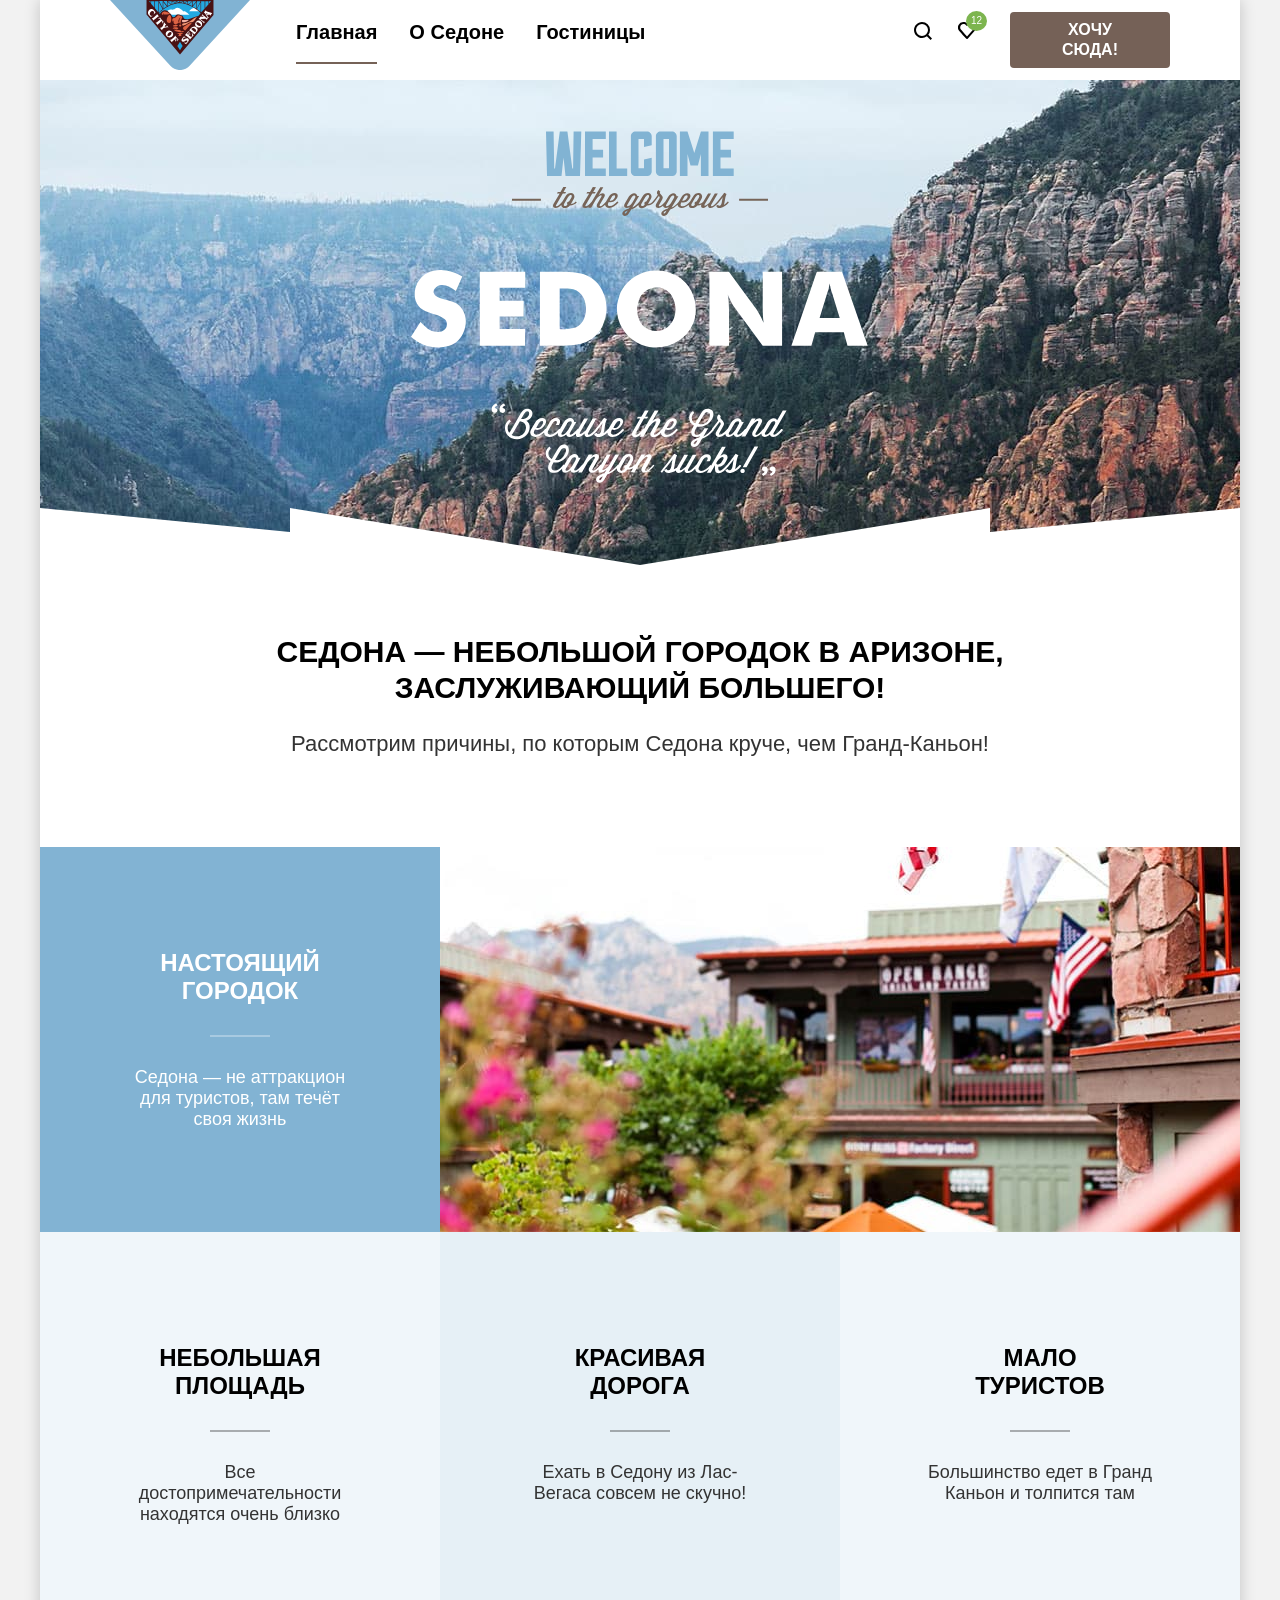
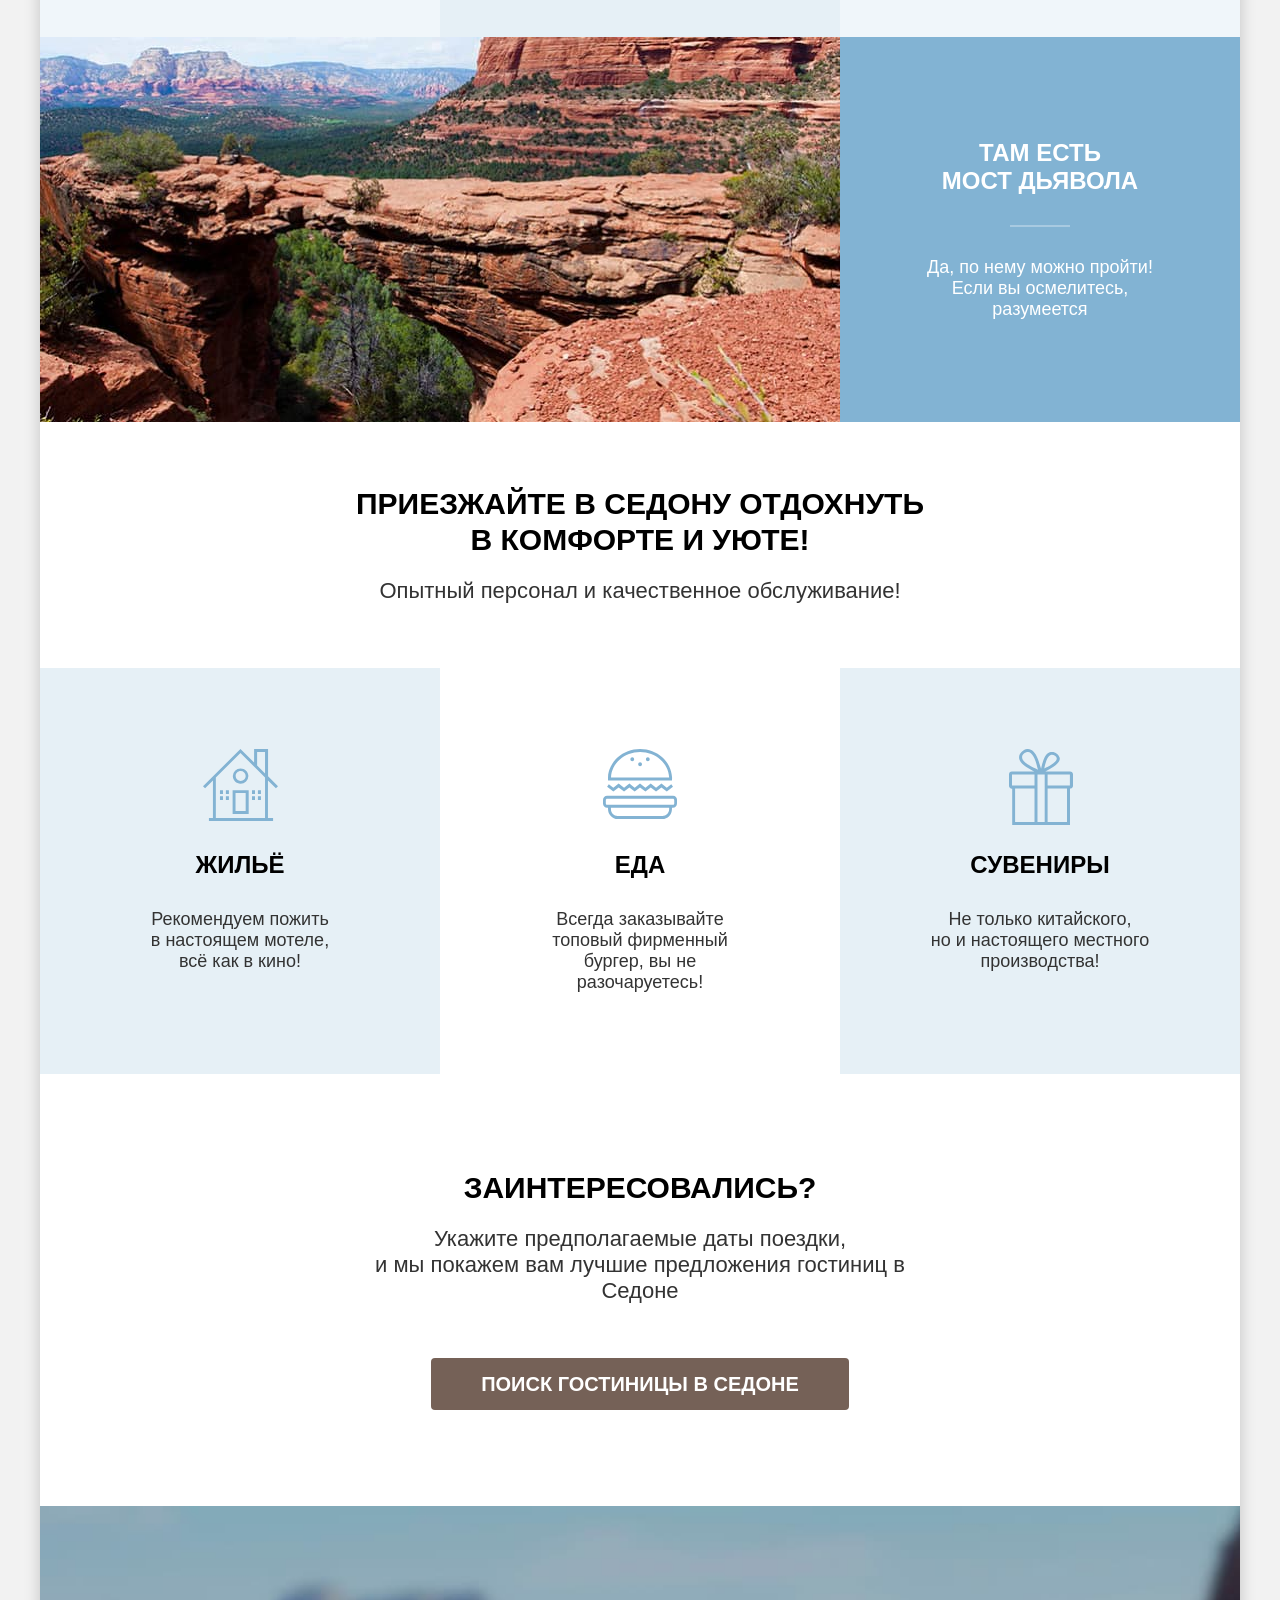
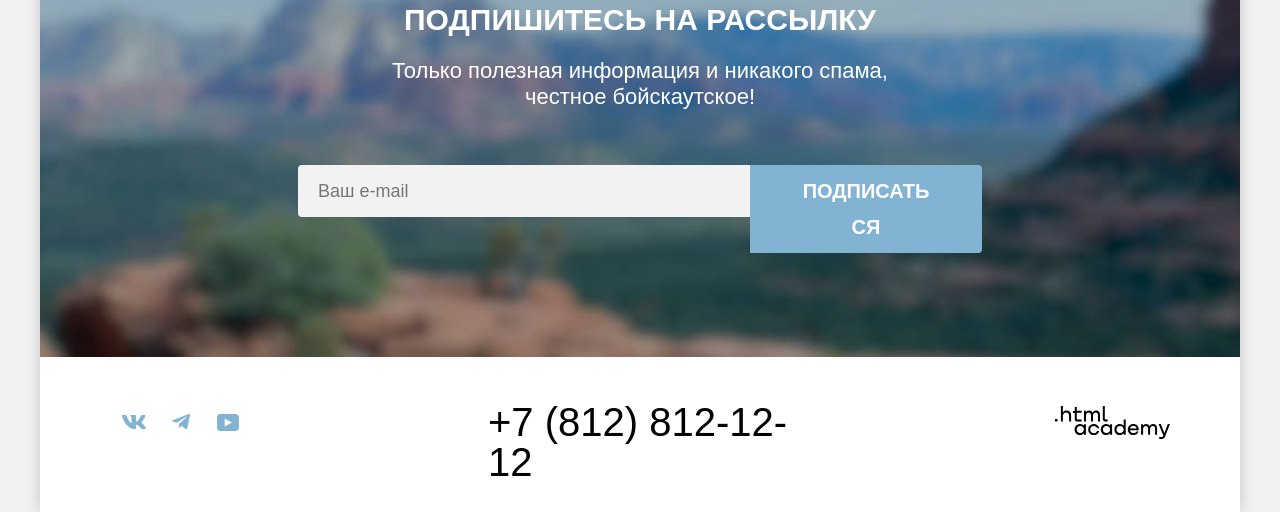
==== commit a8ac899a: "Merge pull request #2 from Alexlmth/master" ====
--- a/index.html
+++ b/index.html
@@ -5,6 +5,8 @@
     <meta charset="utf-8">
     <title>HTML Academy: Седона</title>
     <link rel="stylesheet" href="./css/style.css">
+    <link rel="icon" href="favicon.ico">
+    <link rel="icon" type="image/png" href="images/favicon.png">
   </head>
 
   <body>
@@ -169,7 +171,7 @@
         <div class="footer-phone">
           <a class="phones-number" href="tel:+78128121212">+7 (812) 812-12-12</a>
         </div>
-        <a class="footer-developer" href="https://htmlacademy.ru/">
+        <a class="footer-developer" href="https://htmlacademy.ru/intensive/htmlcss">
           <svg class="navigation-icon" aria-hidden="true" focusable="false" xmlns="http://www.w3.org/2000/svg"
             width="115" height="33" viewBox="0 0 115 33">
             <path
@@ -179,8 +181,8 @@
       </footer>
     </div>
     <div class="modal-container modal-invisible">
-      <div class="modal-search modal ">
-        <button class="modal-button-close">
+      <div class="modal-search modal">
+        <button class="modal-button-close" type="button">
           <span class="visually-hidden">Закрыть</span>
           <svg class="modal-button-icon" aria-hidden="true" focusable="false" xmlns="http://www.w3.org/2000/svg"
             width="14" height="14" viewBox="0 0 14 14">
@@ -191,28 +193,33 @@
           <h2 class="modal-title">Поиск гостиницы в Седоне</h2>
           <form class="modal-form" action="https://echo.htmlacademy.ru/" method="post">
             <label class="form-label" for="arrival-date">
-              Дата заезда:
+              Дата Заезда:
             </label>
-            <input class="date-input" type="text" id="arrival-date" name="arrival-date" placeholder="27 апреля 2020">
+            <input class="date-input" type="text" id="arrival-date" name="arrival-date" placeholder="27 апреля 2020"
+              required>
             <p class="modal-prompt modal-prompt-warning">Мы не можем отправить вас в прошлое.</p>
             <label class="form-label" for="departure-date">
-              Дата выезда:
+              Дата Выезда:
             </label>
             <input class="date-input" type="text" id="departure-date" name="departure-date"
-              placeholder="1 сентября 2023">
+              placeholder="1 сентября 2023" required>
             <p class="modal-prompt">На эти даты есть свободные номера. Пока есть.</p>
             <div class="modal-quantity-wrapper">
               <div class="modal-group">
                 <label class="form-label" for="adults-quantity">Взрослые:</label>
                 <p class="quantity-group">
-                  <button class="quantity-minus" type="button"><svg class="quantity-icon" aria-hidden="true"
-                      focusable="false" xmlns="http://www.w3.org/2000/svg" width="14" height="2" viewBox="0 0 14 2">
+                  <button class="quantity-minus" type="button">
+                    <span class="visually-hidden">Уменьшить количество взрослых в бронировании</span>
+                    <svg class="quantity-icon" aria-hidden="true" focusable="false" xmlns="http://www.w3.org/2000/svg"
+                      width="14" height="2" viewBox="0 0 14 2">
                       <path d="M0 0v2h14V0z" />
                     </svg></button>
                   <input class="quantity-input" type="number" id="adults-quantity" name="adults-quantity" min="1"
-                    placeholder="1">
-                  <button class="quantity-plus" type="button"><svg class="quantity-icon" aria-hidden="true"
-                      focusable="false" xmlns="http://www.w3.org/2000/svg" width="14" height="14" viewBox="0 0 14 14">
+                    placeholder="2">
+                  <button class="quantity-plus" type="button">
+                    <span class="visually-hidden">Увеличить количество взрослых в бронировании</span>
+                    <svg class="quantity-icon" aria-hidden="true" focusable="false" xmlns="http://www.w3.org/2000/svg"
+                      width="14" height="14" viewBox="0 0 14 14">
                       <path d="M14 6H8V0H6v6H0v2h6v6h2V8h6z" />
                     </svg></button>
                 </p>
@@ -221,6 +228,7 @@
                 <div class="form-wrapper-tooltip">
                   <label class="form-label" for="children-quantity">Дети:</label>
                   <button class="tooltip-toggle" type="button">
+                    <span class="visually-hidden">Посмотреть дополнительную информацию</span>
                   </button>
                   <div class="tooltip-popover">
                     <span class="visually-hidden">Дополнительная информация</span>
@@ -229,16 +237,22 @@
                   </div>
                 </div>
                 <p class="quantity-group">
-                  <button class="quantity-minus" type="button"><svg class="quantity-icon" aria-hidden="true"
-                      focusable="false" xmlns="http://www.w3.org/2000/svg" width="14" height="2" viewBox="0 0 14 2">
+                  <button class="quantity-minus" type="button">
+                    <span class="visually-hidden">Уменьшить количество детей в бронировании</span>
+                    <svg class="quantity-icon" aria-hidden="true" focusable="false" xmlns="http://www.w3.org/2000/svg"
+                      width="14" height="2" viewBox="0 0 14 2">
                       <path d="M0 0v2h14V0z" />
-                    </svg></button>
+                    </svg>
+                  </button>
                   <input class="quantity-input" type="number" id="children-quantity" name="children-quantity"
-                    placeholder="0">
-                  <button class="quantity-plus" type="button"><svg class="quantity-icon" aria-hidden="true"
-                      focusable="false" xmlns="http://www.w3.org/2000/svg" width="14" height="14" viewBox="0 0 14 14">
+                    placeholder="2">
+                  <button class="quantity-plus" type="button">
+                    <span class="visually-hidden">Увеличить количество детей в бронировании</span>
+                    <svg class="quantity-icon" aria-hidden="true" focusable="false" xmlns="http://www.w3.org/2000/svg"
+                      width="14" height="14" viewBox="0 0 14 14">
                       <path d="M14 6H8V0H6v6H0v2h6v6h2V8h6z" />
-                    </svg></button>
+                    </svg>
+                  </button>
                 </p>
               </div>
             </div>
--- a/css/style.css
+++ b/css/style.css
@@ -160,7 +160,7 @@
   border: none;
   border-top-left-radius: 0;
   border-bottom-left-radius: 0;
-  background-color: #82B3D3;
+  background-color: #82b3d3;
   cursor: pointer;
 }
 
@@ -182,7 +182,7 @@
 
 .navigation-link-hover:hover,
 .navigation-link-hover:focus-visible{
-  color: #82B3D3;
+  color: #82b3d3;
 }
 
 .user-navigation .navigation-link{
@@ -219,17 +219,17 @@
 .navigation-preferences:focus-visible .navigation-preferences-icon,
 .navigation-search:hover .navigation-search-icon,
 .navigation-search:focus-visible .navigation-search-icon{
-  fill: #68A2CA;
+  fill: #68a2ca;
 }
 
 .navigation-preferences:active .navigation-preferences-icon,
 .navigation-search:active .navigation-search-icon {
-  fill: #82B3D3;
+  fill: #82b3d3;
 }
 
 .user-navigation-counter{
   position: absolute;
-  background-color: #7DB54F;
+  background-color: #7db54f;
   color: #ffffff;
   padding: 5px;
   border-radius: 50%;
@@ -296,7 +296,8 @@
 }
 
 .features-large .section-subtitle::after{
-  background-color: #FFFFFF4D;
+  background-color: rgba(255, 255, 255, 0.3);
+;
 }
 
 .features{
@@ -323,7 +324,7 @@
 .features-item{
   width: 400px;
   box-sizing: border-box;
-  padding: 112px 85px;
+  padding: 112px 84px;
 }
 
 .features-large{
@@ -331,7 +332,7 @@
   width: 1200px;
   flex-wrap: wrap;
   color: #ffffff;
-  background-color: #82B3D3;
+  background-color: #82b3d3;
   padding: 0;
 }
 
@@ -465,7 +466,7 @@
 }
 
 .subscribe-description{
-  margin-bottom: 56px;
+  margin-bottom: 55px;
 }
 
 .subscribe-form{
@@ -481,12 +482,16 @@
 
 .subscribe-button:hover,
 .subscribe-button:focus-visible{
-  background-color: #68A2CA;
+  background-color: #68a2ca;
 }
 
 .subscribe-button:active{
-  background-color: #82B3D3;
+  background-color: #82b3d3;
   color: rgba(255, 255, 255, 0.3);
+}
+
+.subscribe-button:disabled{
+  background-color: #e5e5e5;
 }
 
 .field-input{
@@ -499,7 +504,7 @@
   font-family: inherit;
   font-size: 18px;
   line-height: 24px;
-  background-color: #F2F2F2;
+  background-color: #f2f2f2;
 }
 
 .footer{
@@ -540,7 +545,7 @@
 
 .footer-social-link:hover .navigation-icon,
 .footer-social-link:focus-visible .navigation-icon{
-  fill: #68A2CA;
+  fill: #68a2ca;
 }
 
 .footer-social-link:active .navigation-icon{
@@ -676,6 +681,10 @@
   border-radius: 50%;
   background-color: #3f5e72;
   content: "";
+}
+
+.control-input:disabled + .control-mark {
+  opacity: 0.1;
 }
 
 .range-wrapper-inputs{
@@ -701,7 +710,7 @@
   font-weight: 700;
   line-height: 24px;
   text-align: left;
-  background-color: #F2F2F2;
+  background-color: #f2f2f2;
   border: none;
   appearance: textfield;
 }
@@ -808,6 +817,7 @@
   margin-bottom: 40px;
   padding: 0;
   list-style: none;
+  font-size: 16px;
 }
 
 
@@ -855,7 +865,7 @@
 }
 
 .filter-button-submit{
-  background-color: #82B3D3;
+  background-color: #82b3d3;
   padding: 8px 0;
   cursor: pointer;
 }
@@ -952,7 +962,7 @@
   min-width: 16px;
   min-height: 14px;
   padding: 15px 14px;
-  border: 2px solid #E5E5E5;
+  border: 2px solid #e5e5e5;
   border-radius: 4px;
 }
 
@@ -967,19 +977,19 @@
 }
 
 .viewer-icon{
-  background-image: url("../images/background/View-icon.svg");
+  background-image: url("../images/background/view-icon.svg");
   background-repeat: no-repeat;
   background-position: center;
 }
 
 .viewer-compact{
-  background-image: url("../images/background/View-compact.svg");
+  background-image: url("../images/background/view-compact.svg");
   background-repeat: no-repeat;
   background-position: center;
 }
 
 .viewer-list{
-  background-image: url("../images/background/View-list.svg");
+  background-image: url("../images/background/view-list.svg");
   background-repeat: no-repeat;
   background-position: center;
 }
@@ -1008,20 +1018,20 @@
 
 .button-second{
   grid-column: 2 / -1;
-  background-color: #82B3D3;
+  background-color: #82b3d3;
   padding: 8px 20px;
   cursor: pointer;
 }
 
 .button-second-active{
-  background-color: #7DB54F;
+  background-color: #7db54f;
   padding: 8px 18px;
   cursor: pointer;
 }
 
 .button-second:disabled,
 .button-second-active:disabled{
-  background-color: #E5E5E5;
+  background-color: #e5e5e5;
   color: #ffffff;
 }
 
@@ -1029,24 +1039,27 @@
 .filter-button-submit:focus-visible,
 .button-second:not(.button-second-active):hover,
 .button-second:not(.button-second-active):focus-visible{
-  background-color: #68A2CA;
+  background-color: #68a2ca;
 }
 
 .filter-button-submit:active,
 .button-second:not(.button-second-active):active{
-  background-color: #82B3D3;
+  background-color: #82b3d3;
   color: rgba(255, 255, 255, 0.3);
 }
 
 .button-second-active:hover,
 .button-second-active:focus-visible{
-  background-color: #6C9E42;
+  background-color: #6c9e42;
 }
 
 .button-second-active:active{
-  background-color: #7DB54F;
+  background-color: #7db54f;
   color: rgba(255, 255, 255, 0.3);
-
+}
+
+.filter-button-submit:disabled{
+  background-color: #e5e5e5;
 }
 
 .card-rate{
@@ -1054,7 +1067,7 @@
   line-height: 20px;
   text-transform: uppercase;
   padding: 9px 22px 8px 23px;
-  background-color: #F2F2F2;
+  background-color: #f2f2f2;
   border-radius: 4px;
   margin: 0;
   align-self: end;
@@ -1082,7 +1095,7 @@
 
 .pages-link{
   min-width: 60px;
-  background-color: #82B3D3 ;
+  background-color: #82b3d3 ;
   color: #ffffff;
   display: block;
   padding: 12px;
@@ -1106,7 +1119,7 @@
 }
 
 .pages-first-link{
-  background-color: #F2F2F2;
+  background-color: #f2f2f2;
   color: #000000;
 }
 
@@ -1137,7 +1150,7 @@
   right: 0;
   bottom: -40px;
   height: 1px;
-  background-color: #E5E5E5;
+  background-color: #e5e5e5;
 }
 
 .card-item{
@@ -1287,7 +1300,7 @@
   color: #000000;
   background-image: url("../images/background/calendar.svg");
   background-repeat: no-repeat;
-  background-position: right 20px center;
+  background-position: right 21px center;
   border-radius: 4px;
   outline: none;
 }
@@ -1300,7 +1313,7 @@
 .modal-prompt{
   grid-column: 2/-1 ;
   margin: 0;
-  padding: 0 20px 27px;
+  padding: 3px 20px 24px;
   font-size: 16px;
   font-weight: 400;
   line-height: 21px;
@@ -1431,7 +1444,7 @@
 
 .form-wrapper-tooltip{
   display: flex;
-  margin-left: 7px;
+  margin-left: 6px;
   position: relative;
 }
 
@@ -1472,12 +1485,16 @@
 .modal-submit:focus-visible,
 .tooltip-toggle:hover,
 .tooltip-toggle:focus-visible{
-  background-color: #68A2CA;
+  background-color: #68a2ca;
 }
 
 .modal-submit:active{
-  background-color: #68A2CA;
+  background-color: #68a2ca;
   color: rgba(255, 255, 255, 0.3);
+}
+
+.modal-submit:disabled{
+  background-color: #e5e5e5;
 }
 
 .tooltip-popover{
@@ -1502,7 +1519,7 @@
   font-weight: 400;
   text-align: left;
   background-color: #333333;
-  padding: 15px 18px 18px 22px;
+  padding: 21px 18px 23px 22px;
   margin: 0;
   box-sizing: border-box;
   border-radius: 10px;
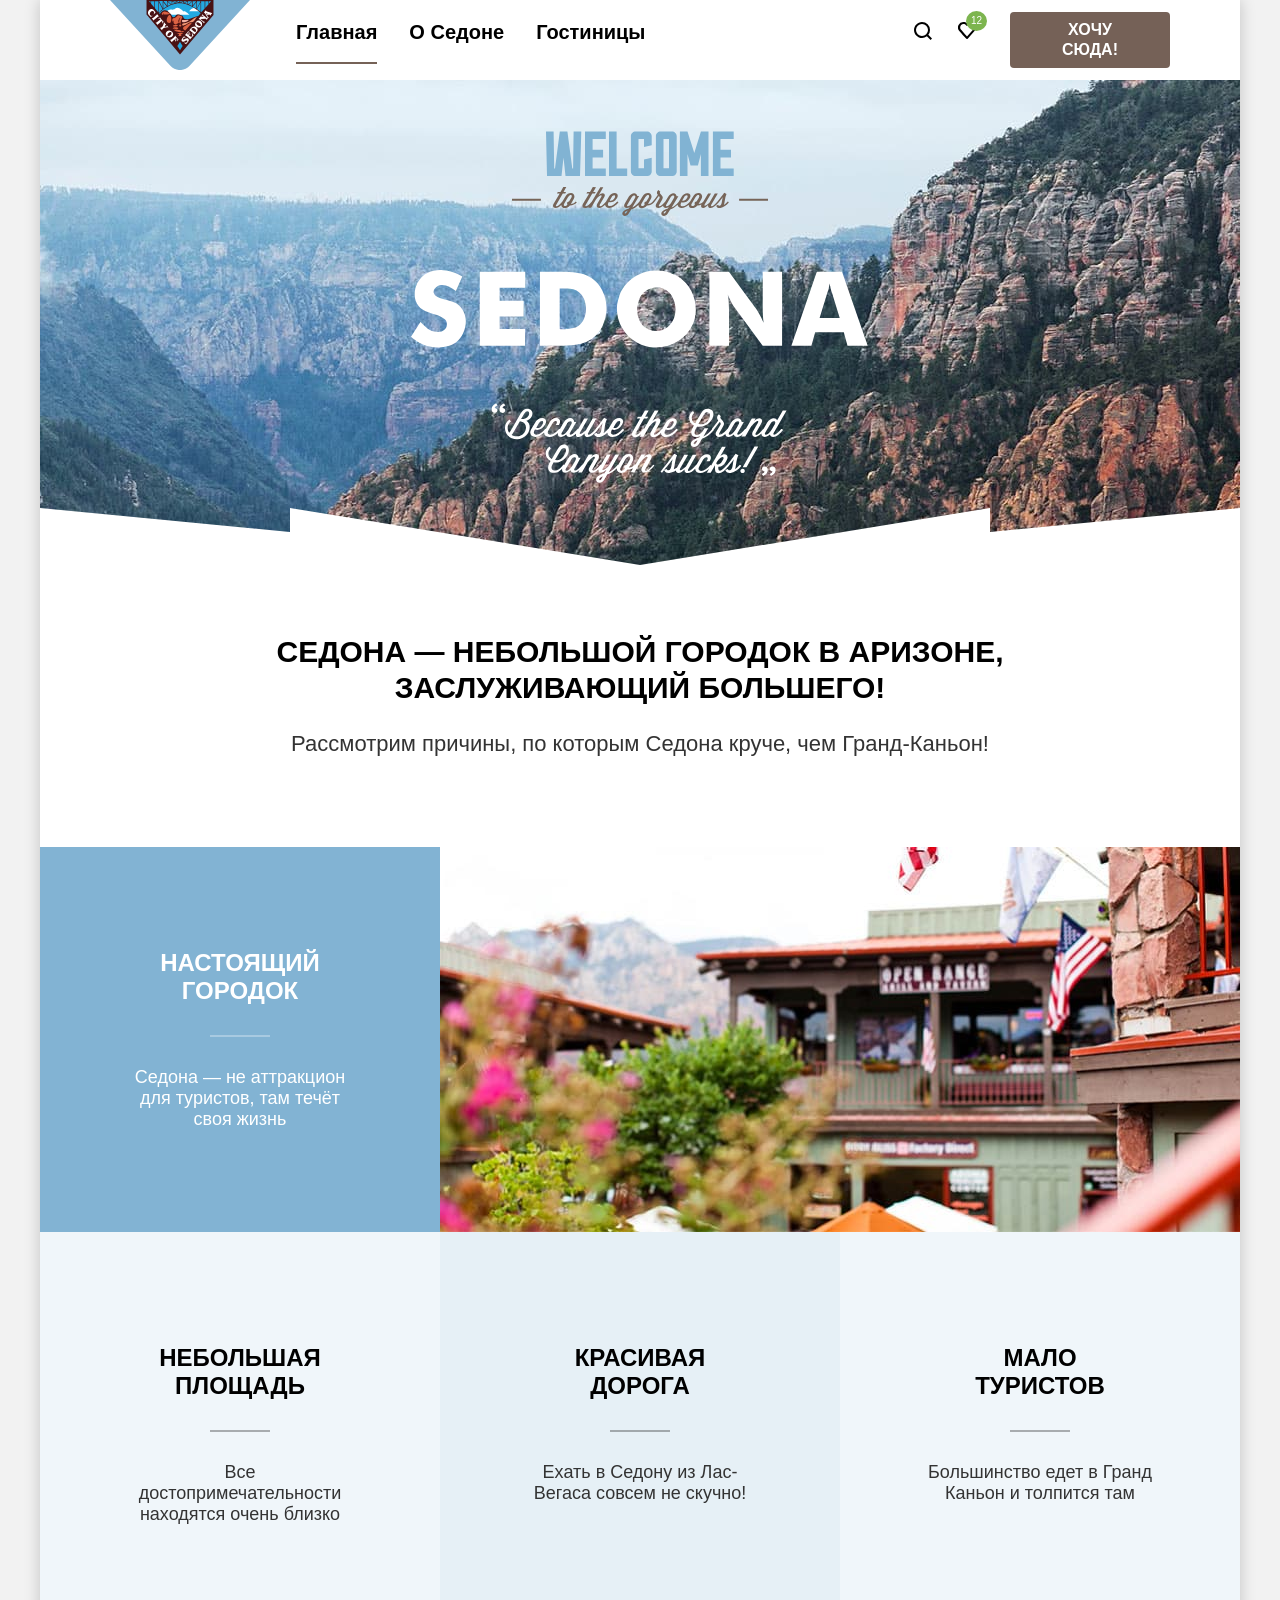
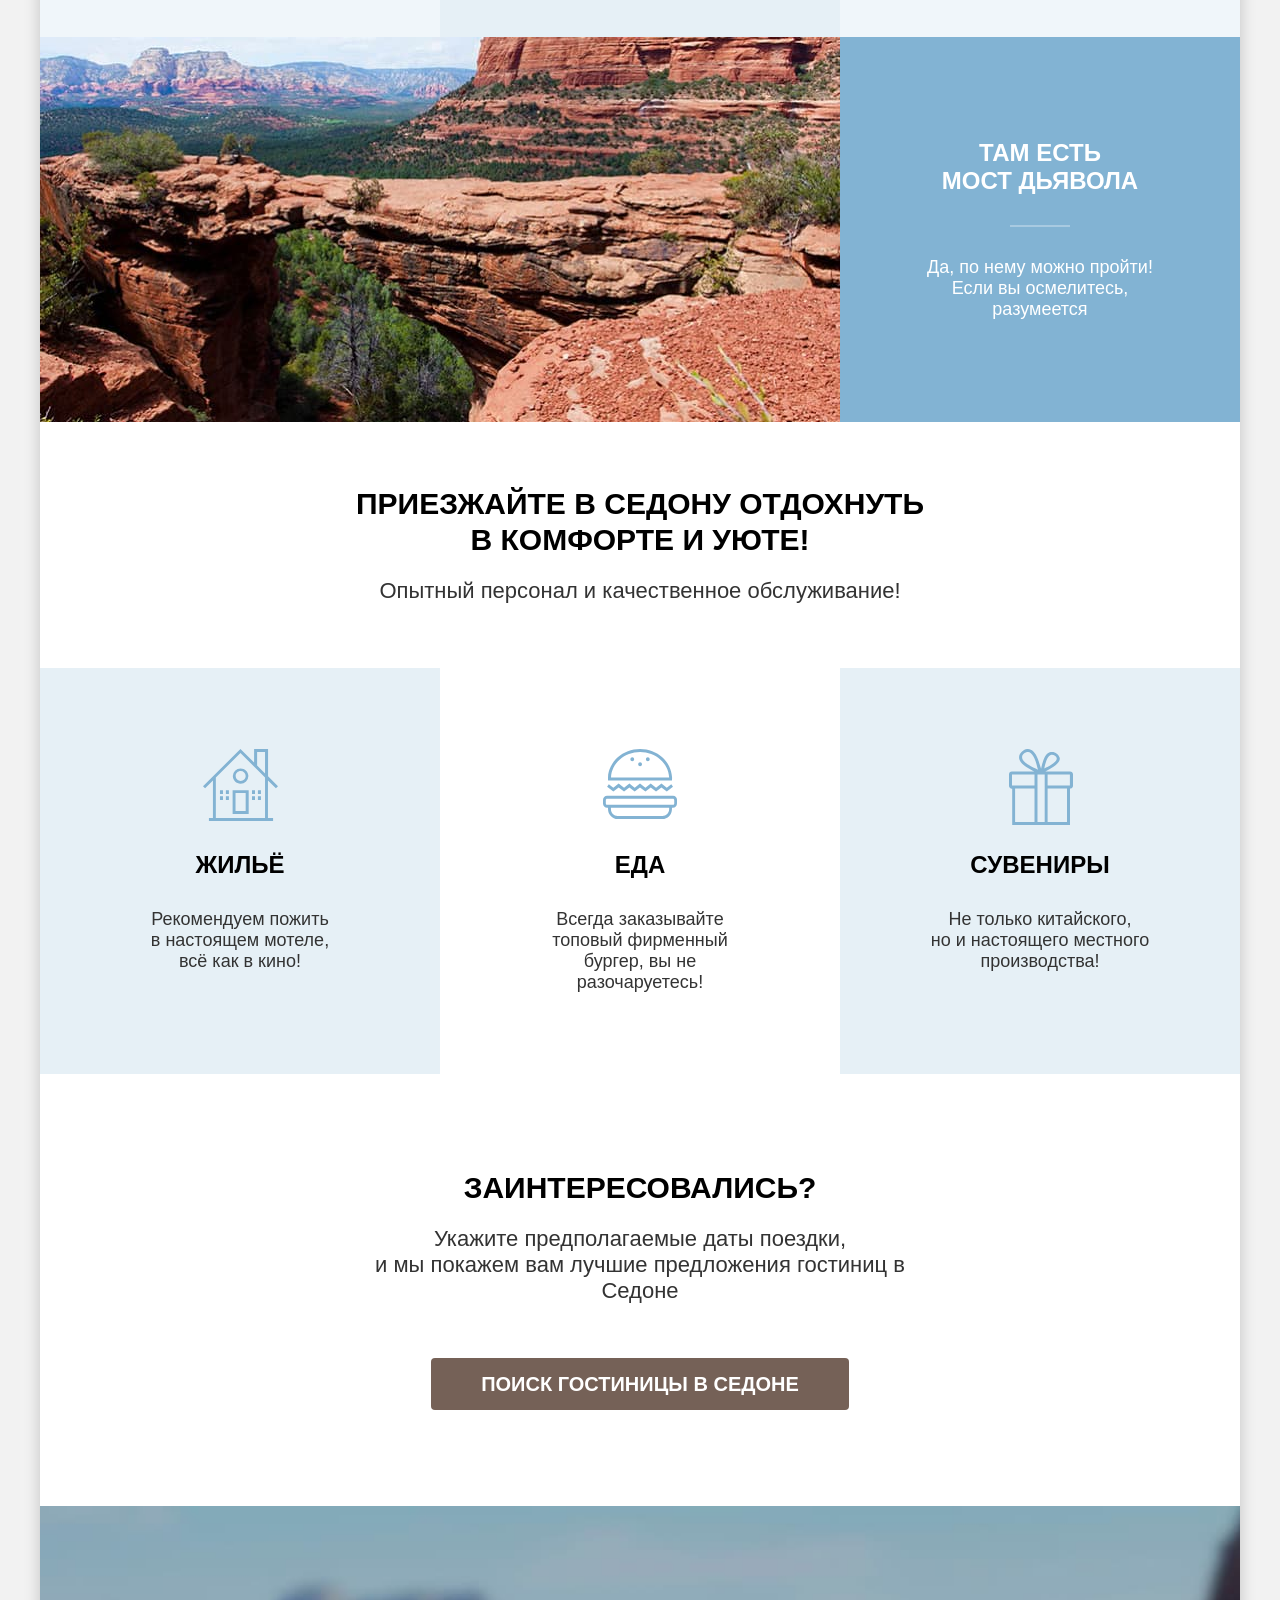
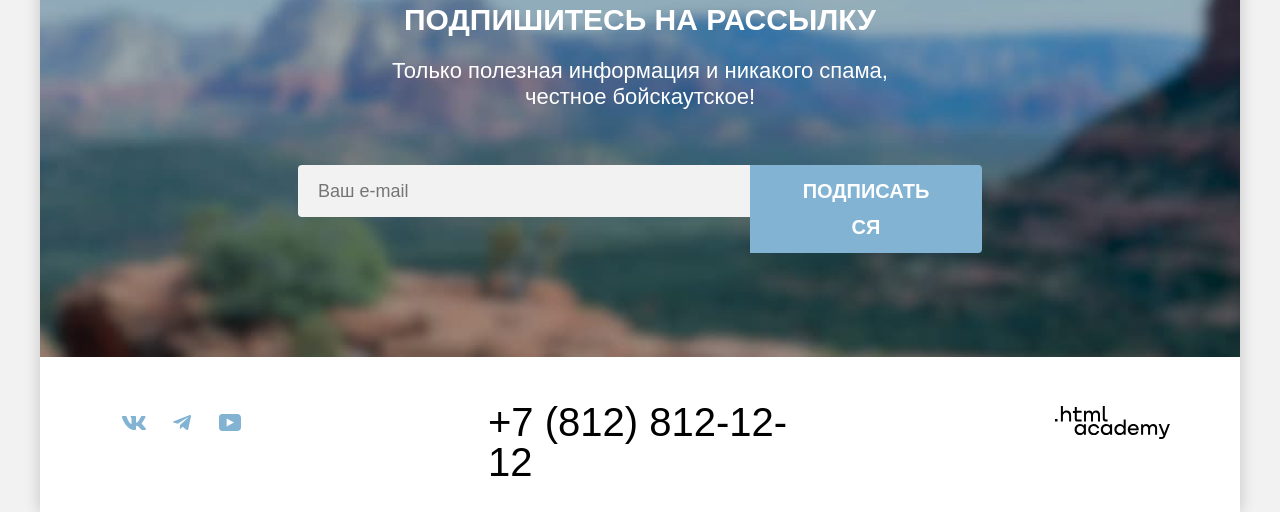
==== commit 7070ac60: "Защита, вторая попытка здачи на проверку от 04.04.2026" ====
--- a/index.html
+++ b/index.html
@@ -10,8 +10,6 @@
   </head>
 
   <body>
-    <!--<p>Репозиторий создан для обучения на профессиональном онлайн‑курсе «<a href="https://htmlacademy.ru/intensive/htmlcss">HTML и CSS. Профессиональная вёрстка сайтов</a>».</p>
-     !-->
     <div class="content-wrapper">
       <header class="page-header">
         <a class="logo" aria-current="page" href="index.html">
--- a/css/style.css
+++ b/css/style.css
@@ -164,6 +164,7 @@
   cursor: pointer;
 }
 
+.sort-select,
 .navigation-link:focus,
 .search-button,
 .pages-link,
@@ -529,7 +530,7 @@
   display: block;
   min-width: 24px;
   min-height: 17px;
-  padding: 11.5px 11.665px ;
+  padding: 12px 12px ;
 }
 
 .navigation-icon{
@@ -650,7 +651,7 @@
 
 .control-mark{
   position: absolute;
-  top: 1.5px;
+  top: 2px;
   left: 0;
   width: 20px;
   height: 20px;
@@ -905,14 +906,13 @@
 }
 
 .sort-title{
-
-  padding: 6.5px 0;
+  padding: 6px 0;
   max-width: 490px;
 }
 
 .sort-select{
   width: 292px;
-  padding: 12.5px 19px;
+  padding: 12px 19px;
   padding-right: 52px;
   background-color: inherit;
   font-family: "PT Sans", sans-serif;
@@ -936,10 +936,7 @@
   line-height: inherit;
 }
 
-.sort-select:hover{
-  outline:2px solid  #000000;
-}
-
+.sort-select:hover,
 .sort-select:focus-visible{
   border-color: #68a2ca;;
 }
